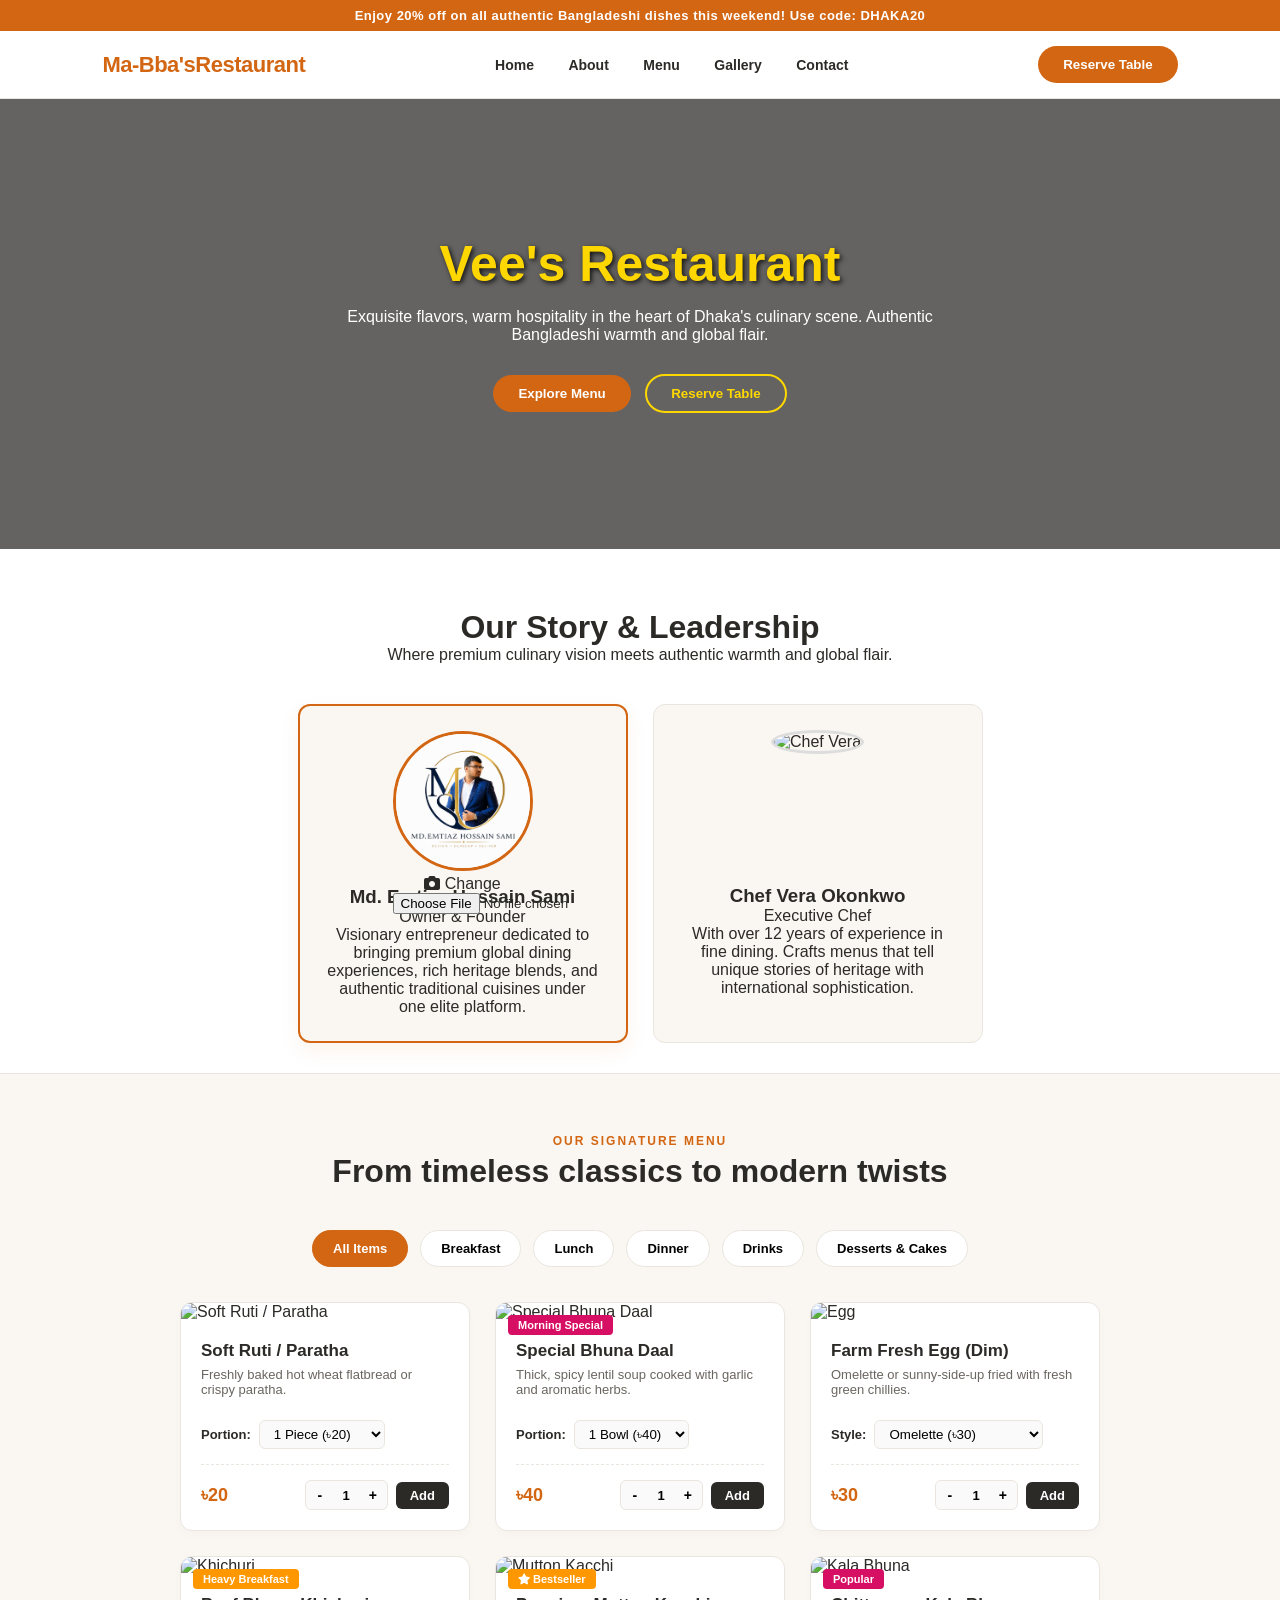
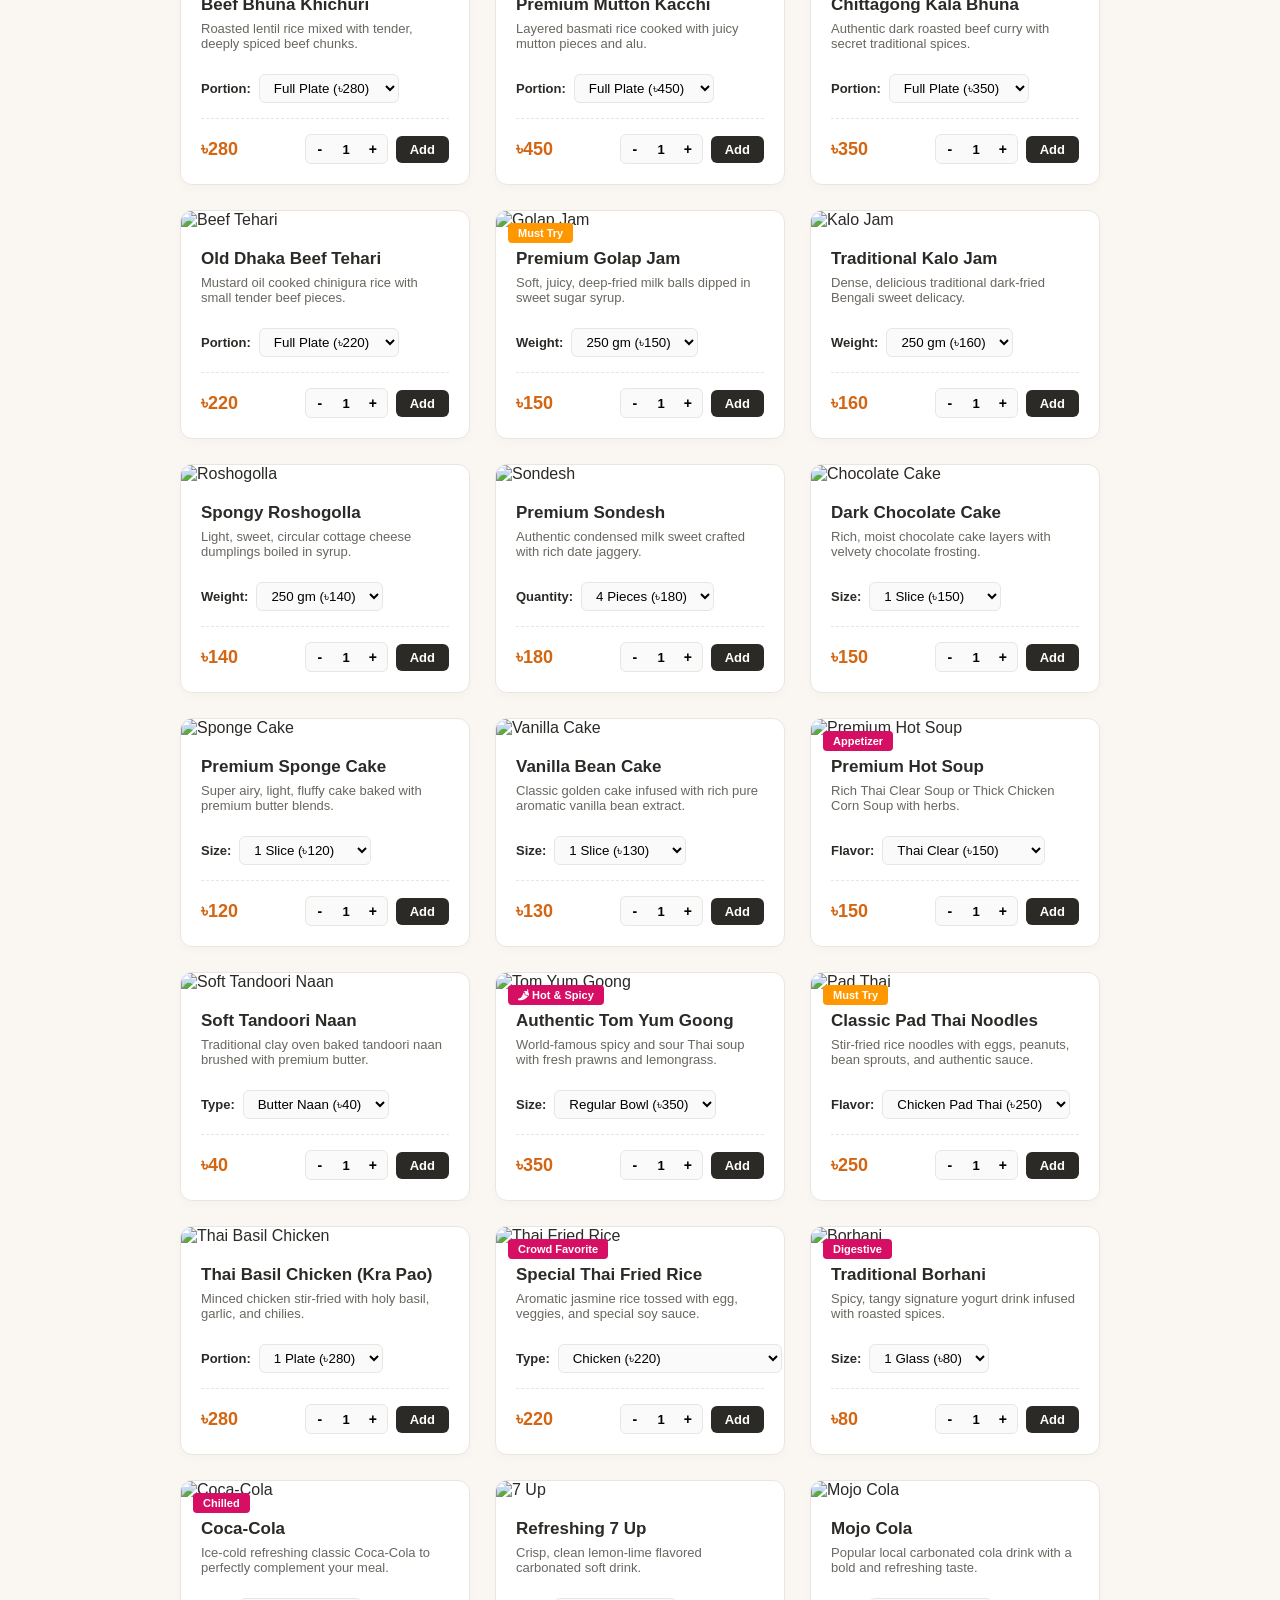
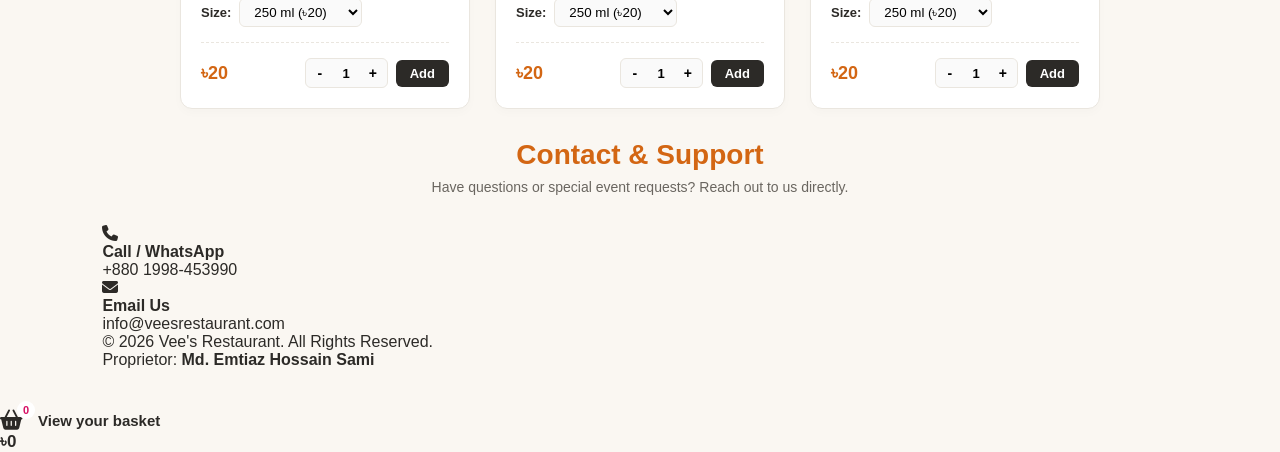
==== index.html @ c0bd3358 "Rename index.htm to index.html" ====
<!DOCTYPE html>
<html lang="en">
<head>
    <meta charset="UTF-8">
    <meta name="viewport" content="width=device-width, initial-scale=1.0">
    <title>Ma-Baba's Restaurant | Premium Dining</title>
    <!-- Font Awesome for Icons -->
    <link rel="stylesheet" href="https://cdnjs.cloudflare.com/ajax/libs/font-awesome/6.4.0/css/all.min.css">
    <link rel="stylesheet" href="style.css">
</head>
<body>
    <!-- Promo Bar -->
    <div class="promo-discount-bar">
        Enjoy 20% off on all authentic Bangladeshi dishes this weekend! Use code: DHAKA20
    </div>
    
    <!-- Header -->
    <header>
        <div class="logo">Ma-Bba'sRestaurant</div>
        <nav>
            <a href="#home">Home</a>
            <a href="#about">About</a>
            <a href="#menu">Menu</a>
            <a href="#gallery">Gallery</a>
            <a href="#contact">Contact</a>
        </nav>
        <button class="btn-reserve" onclick="openBooking()">Reserve Table</button>
    </header>

    <!-- Hero Section -->
    <section id="home" class="hero-viewport" style="padding: 0;">
        <div class="hero-overlay-content">
            <h1>Vee's Restaurant</h1>
            <p>Exquisite flavors, warm hospitality in the heart of Dhaka's culinary scene. Authentic Bangladeshi warmth and global flair.</p>
            <div class="hero-action-btns">
                <button class="btn-primary" onclick="window.location.href='#menu'">Explore Menu</button>
                <button class="btn-secondary" onclick="openBooking()">Reserve Table</button>
            </div>
        </div>
    </section>

    <!-- About Section -->
    <section id="about" class="about-story-section">
        <div class="section-title-block">
            <h2>Our Story & Leadership</h2>
            <p>Where premium culinary vision meets authentic warmth and global flair.</p>
        </div>
        <div class="chefs-flex-row">
            <!-- Owner Info Card -->
            <div class="chef-profile-card owner-highlight">
                <div class="profile-image-wrapper">
                    <img id="owner-profile-img" src="Md. EmTIAZ hOSSAIN sAMI LOGO.png" alt="Md. Emtiaz Hossain Sami">
                    <label for="owner-upload-input" class="image-upload-overlay" title="Upload Your Custom Photo">
                        <i class="fa-solid fa-camera"></i>
                        <span>Change</span>
                    </label>
                    <input type="file" id="owner-upload-input" accept="image/*" onchange="previewOwnerImage(this)">
                </div>
                <h3>Md. Emtiaz Hossain Sami</h3>
                <p class="chef-role-tag">Owner & Founder</p>
                <p class="chef-biography">Visionary entrepreneur dedicated to bringing premium global dining experiences, rich heritage blends, and authentic traditional cuisines under one elite platform.</p>
            </div>
            <!-- Executive Chef Card -->
            <div class="chef-profile-card">
                <div class="profile-image-wrapper normal-chef-border">
                    <img src="https://images.unsplash.com/photo-1577219491135-ce391730fb2c?auto=format&fit=crop&q=80&w=300" alt="Chef Vera">
                </div>
                <h3>Chef Vera Okonkwo</h3>
                <p class="chef-role-tag">Executive Chef</p>
                <p class="chef-biography">With over 12 years of experience in fine dining. Crafts menus that tell unique stories of heritage with international sophistication.</p>
            </div>
        </div>
    </section>

    <!-- Menu Section -->
    <section id="menu">
        <div class="section-title-block">
            <h4 class="sub-heading-accent">Our Signature Menu</h4>
            <h2>From timeless classics to modern twists</h2>
        </div>
        <!-- Category Filters -->
        <div class="menu-filter-bar">
            <button class="filter-tab-btn active" onclick="filterMenu('all')">All Items</button>
            <button class="filter-tab-btn" onclick="filterMenu('breakfast')">Breakfast</button>
            <button class="filter-tab-btn" onclick="filterMenu('lunch')">Lunch</button>
            <button class="filter-tab-btn" onclick="filterMenu('dinner')">Dinner</button>
            <button class="filter-tab-btn" onclick="filterMenu('drinks')">Drinks</button>
            <button class="filter-tab-btn" onclick="filterMenu('desserts')">Desserts & Cakes</button>
        </div>
        
        <div class="menu-products-container">
            <!-- ================= BREAKFAST / ORIGINAL ITEMS ================= -->
            
            <div class="product-item-card breakfast">
                <img src="images (12).jpg" alt="Soft Ruti / Paratha">
                <div class="product-card-body">
                    <h3>Soft Ruti / Paratha</h3>
                    <p>Freshly baked hot wheat flatbread or crispy paratha.</p>
                    <div class="product-dropdown-control">
                        <label>Portion:</label>
                        <select class="variant-select" onchange="updateDynamicPricing(this)">
                            <option value="20">1 Piece (৳20)</option>
                            <option value="40">2 Pieces (৳40)</option>
                        </select>
                    </div>
                    <div class="product-price-action">
                        <span class="product-base-price dynamic-render-price" data-base-price="20">৳20</span>
                        <div class="cart-action-group">
                            <div class="qty-selector">
                                <button class="qty-btn" onclick="updateQty(this, -1)">-</button>
                                <input type="text" class="qty-input" value="1" readonly>
                                <button class="qty-btn" onclick="updateQty(this, 1)">+</button>
                            </div>
                            <button class="btn-cart" onclick="addToCart(this, 'Soft Ruti / Paratha')">Add</button>
                        </div>
                    </div>
                </div>
            </div>

            <div class="product-item-card breakfast">
                <span class="badge-popular">Morning Special</span>
                <img src="images (13).jpg" alt="Special Bhuna Daal">
                <div class="product-card-body">
                    <h3>Special Bhuna Daal</h3>
                    <p>Thick, spicy lentil soup cooked with garlic and aromatic herbs.</p>
                    <div class="product-dropdown-control">
                        <label>Portion:</label>
                        <select class="variant-select" onchange="updateDynamicPricing(this)">
                            <option value="40">1 Bowl (৳40)</option>
                        </select>
                    </div>
                    <div class="product-price-action">
                        <span class="product-base-price dynamic-render-price" data-base-price="40">৳40</span>
                        <div class="cart-action-group">
                            <div class="qty-selector">
                                <button class="qty-btn" onclick="updateQty(this, -1)">-</button>
                                <input type="text" class="qty-input" value="1" readonly>
                                <button class="qty-btn" onclick="updateQty(this, 1)">+</button>
                            </div>
                            <button class="btn-cart" onclick="addToCart(this, 'Special Bhuna Daal')">Add</button>
                        </div>
                    </div>
                </div>
            </div>

            <div class="product-item-card breakfast">
                <img src="https://images.unsplash.com/photo-1525351484163-7529414344d8?auto=format&fit=crop&q=80&w=400" alt="Egg">
                <div class="product-card-body">
                    <h3>Farm Fresh Egg (Dim)</h3>
                    <p>Omelette or sunny-side-up fried with fresh green chillies.</p>
                    <div class="product-dropdown-control">
                        <label>Style:</label>
                        <select class="variant-select" onchange="updateDynamicPricing(this)">
                            <option value="30">Omelette (৳30)</option>
                            <option value="30">Fried / Poached (৳30)</option>
                        </select>
                    </div>
                    <div class="product-price-action">
                        <span class="product-base-price dynamic-render-price" data-base-price="30">৳30</span>
                        <div class="cart-action-group">
                            <div class="qty-selector">
                                <button class="qty-btn" onclick="updateQty(this, -1)">-</button>
                                <input type="text" class="qty-input" value="1" readonly>
                                <button class="qty-btn" onclick="updateQty(this, 1)">+</button>
                            </div>
                            <button class="btn-cart" onclick="addToCart(this, 'Farm Fresh Egg')">Add</button>
                        </div>
                    </div>
                </div>
            </div>

            <div class="product-item-card breakfast lunch">
                <span class="badge-popular badge-bestseller">Heavy Breakfast</span>
                <img src="e338491b-063e-4228-ac0e-3ca9c73536a8.png" alt="Khichuri">
                <div class="product-card-body">
                    <h3>Beef Bhuna Khichuri</h3>
                    <p>Roasted lentil rice mixed with tender, deeply spiced beef chunks.</p>
                    <div class="product-dropdown-control">
                        <label>Portion:</label>
                        <select class="variant-select" onchange="updateDynamicPricing(this)">
                            <option value="280">Full Plate (৳280)</option>
                            <option value="160">Half Plate (৳160)</option>
                        </select>
                    </div>
                    <div class="product-price-action">
                        <span class="product-base-price dynamic-render-price" data-base-price="280">৳280</span>
                        <div class="cart-action-group">
                            <div class="qty-selector">
                                <button class="qty-btn" onclick="updateQty(this, -1)">-</button>
                                <input type="text" class="qty-input" value="1" readonly>
                                <button class="qty-btn" onclick="updateQty(this, 1)">+</button>
                            </div>
                            <button class="btn-cart" onclick="addToCart(this, 'Beef Bhuna Khichuri')">Add</button>
                        </div>
                    </div>
                </div>
            </div>

            <div class="product-item-card lunch">
                <span class="badge-popular badge-bestseller"><i class="fa-solid fa-star"></i> Bestseller</span>
                <img src="images (14).jpg" alt="Mutton Kacchi">
                <div class="product-card-body">
                    <h3>Premium Mutton Kacchi</h3>
                    <p>Layered basmati rice cooked with juicy mutton pieces and alu.</p>
                    <div class="product-dropdown-control">
                        <label>Portion:</label>
                        <select class="variant-select" onchange="updateDynamicPricing(this)">
                            <option value="450">Full Plate (৳450)</option>
                            <option value="250">Half Plate (৳250)</option>
                        </select>
                    </div>
                    <div class="product-price-action">
                        <span class="product-base-price dynamic-render-price" data-base-price="450">৳450</span>
                        <div class="cart-action-group">
                            <div class="qty-selector">
                                <button class="qty-btn" onclick="updateQty(this, -1)">-</button>
                                <input type="text" class="qty-input" value="1" readonly>
                                <button class="qty-btn" onclick="updateQty(this, 1)">+</button>
                            </div>
                            <button class="btn-cart" onclick="addToCart(this, 'Premium Mutton Kacchi')">Add</button>
                        </div>
                    </div>
                </div>
            </div>

            <div class="product-item-card lunch dinner">
                <span class="badge-popular">Popular</span>
                <img src="4a1cb3da-4300-4954-b526-8ac5f40146f1.png" alt="Kala Bhuna">
                <div class="product-card-body">
                    <h3>Chittagong Kala Bhuna</h3>
                    <p>Authentic dark roasted beef curry with secret traditional spices.</p>
                    <div class="product-dropdown-control">
                        <label>Portion:</label>
                        <select class="variant-select" onchange="updateDynamicPricing(this)">
                            <option value="350">Full Plate (৳350)</option>
                            <option value="190">Half Plate (৳190)</option>
                        </select>
                    </div>
                    <div class="product-price-action">
                        <span class="product-base-price dynamic-render-price" data-base-price="350">৳350</span>
                        <div class="cart-action-group">
                            <div class="qty-selector">
                                <button class="qty-btn" onclick="updateQty(this, -1)">-</button>
                                <input type="text" class="qty-input" value="1" readonly>
                                <button class="qty-btn" onclick="updateQty(this, 1)">+</button>
                            </div>
                            <button class="btn-cart" onclick="addToCart(this, 'Chittagong Kala Bhuna')">Add</button>
                        </div>
                    </div>
                </div>
            </div>

            <div class="product-item-card lunch">
                <img src="https://images.unsplash.com/photo-1633945274405-b6c8069047b0?auto=format&fit=crop&q=80&w=400" alt="Beef Tehari">
                <div class="product-card-body">
                    <h3>Old Dhaka Beef Tehari</h3>
                    <p>Mustard oil cooked chinigura rice with small tender beef pieces.</p>
                    <div class="product-dropdown-control">
                        <label>Portion:</label>
                        <select class="variant-select" onchange="updateDynamicPricing(this)">
                            <option value="220">Full Plate (৳220)</option>
                            <option value="120">Half Plate (৳120)</option>
                        </select>
                    </div>
                    <div class="product-price-action">
                        <span class="product-base-price dynamic-render-price" data-base-price="220">৳220</span>
                        <div class="cart-action-group">
                            <div class="qty-selector">
                                <button class="qty-btn" onclick="updateQty(this, -1)">-</button>
                                <input type="text" class="qty-input" value="1" readonly>
                                <button class="qty-btn" onclick="updateQty(this, 1)">+</button>
                            </div>
                            <button class="btn-cart" onclick="addToCart(this, 'Old Dhaka Beef Tehari')">Add</button>
                        </div>
                    </div>
                </div>
            </div>

            <!-- ================= DESSERTS ================= -->

            <div class="product-item-card desserts">
                <span class="badge-popular badge-bestseller">Must Try</span>
                <img src="0ddd6c12-16ec-45c4-b487-b80951e661d3.png" alt="Golap Jam">
                <div class="product-card-body">
                    <h3>Premium Golap Jam</h3>
                    <p>Soft, juicy, deep-fried milk balls dipped in sweet sugar syrup.</p>
                    <div class="product-dropdown-control">
                        <label>Weight:</label>
                        <select class="variant-select" onchange="updateDynamicPricing(this)">
                            <option value="150">250 gm (৳150)</option>
                            <option value="300">500 gm (৳300)</option>
                        </select>
                    </div>
                    <div class="product-price-action">
                        <span class="product-base-price dynamic-render-price" data-base-price="150">৳150</span>
                        <div class="cart-action-group">
                            <div class="qty-selector">
                                <button class="qty-btn" onclick="updateQty(this, -1)">-</button>
                                <input type="text" class="qty-input" value="1" readonly>
                                <button class="qty-btn" onclick="updateQty(this, 1)">+</button>
                            </div>
                            <button class="btn-cart" onclick="addToCart(this, 'Premium Golap Jam')">Add</button>
                        </div>
                    </div>
                </div>
            </div>

            <div class="product-item-card desserts">
                <img src="5c9a67e3-cf74-4c1d-8284-d8286d70bffe.png" alt="Kalo Jam">
                <div class="product-card-body">
                    <h3>Traditional Kalo Jam</h3>
                    <p>Dense, delicious traditional dark-fried Bengali sweet delicacy.</p>
                    <div class="product-dropdown-control">
                        <label>Weight:</label>
                        <select class="variant-select" onchange="updateDynamicPricing(this)">
                            <option value="160">250 gm (৳160)</option>
                            <option value="320">500 gm (৳320)</option>
                        </select>
                    </div>
                    <div class="product-price-action">
                        <span class="product-base-price dynamic-render-price" data-base-price="160">৳160</span>
                        <div class="cart-action-group">
                            <div class="qty-selector">
                                <button class="qty-btn" onclick="updateQty(this, -1)">-</button>
                                <input type="text" class="qty-input" value="1" readonly>
                                <button class="qty-btn" onclick="updateQty(this, 1)">+</button>
                            </div>
                            <button class="btn-cart" onclick="addToCart(this, 'Traditional Kalo Jam')">Add</button>
                        </div>
                    </div>
                </div>
            </div>

            <div class="product-item-card desserts">
                <img src="32592ad6-fe80-41e8-a7a3-872e94c0bc1c.png" alt="Roshogolla">
                <div class="product-card-body">
                    <h3>Spongy Roshogolla</h3>
                    <p>Light, sweet, circular cottage cheese dumplings boiled in syrup.</p>
                    <div class="product-dropdown-control">
                        <label>Weight:</label>
                        <select class="variant-select" onchange="updateDynamicPricing(this)">
                            <option value="140">250 gm (৳140)</option>
                            <option value="280">500 gm (৳280)</option>
                        </select>
                    </div>
                    <div class="product-price-action">
                        <span class="product-base-price dynamic-render-price" data-base-price="140">৳140</span>
                        <div class="cart-action-group">
                            <div class="qty-selector">
                                <button class="qty-btn" onclick="updateQty(this, -1)">-</button>
                                <input type="text" class="qty-input" value="1" readonly>
                                <button class="qty-btn" onclick="updateQty(this, 1)">+</button>
                            </div>
                            <button class="btn-cart" onclick="addToCart(this, 'Spongy Roshogolla')">Add</button>
                        </div>
                    </div>
                </div>
            </div>

            <div class="product-item-card desserts">
                <img src="74221d1f-efce-452f-8731-e368a05f2e5b.png" alt="Sondesh">
                <div class="product-card-body">
                    <h3>Premium Sondesh</h3>
                    <p>Authentic condensed milk sweet crafted with rich date jaggery.</p>
                    <div class="product-dropdown-control">
                        <label>Quantity:</label>
                        <select class="variant-select" onchange="updateDynamicPricing(this)">
                            <option value="180">4 Pieces (৳180)</option>
                            <option value="360">8 Pieces (৳360)</option>
                        </select>
                    </div>
                    <div class="product-price-action">
                        <span class="product-base-price dynamic-render-price" data-base-price="180">৳180</span>
                        <div class="cart-action-group">
                            <div class="qty-selector">
                                <button class="qty-btn" onclick="updateQty(this, -1)">-</button>
                                <input type="text" class="qty-input" value="1" readonly>
                                <button class="qty-btn" onclick="updateQty(this, 1)">+</button>
                            </div>
                            <button class="btn-cart" onclick="addToCart(this, 'Premium Sondesh')">Add</button>
                        </div>
                    </div>
                </div>
            </div>

            <div class="product-item-card desserts">
                <img src="https://images.unsplash.com/photo-1578985545062-69928b1d9587?auto=format&fit=crop&q=80&w=400" alt="Chocolate Cake">
                <div class="product-card-body">
                    <h3>Dark Chocolate Cake</h3>
                    <p>Rich, moist chocolate cake layers with velvety chocolate frosting.</p>
                    <div class="product-dropdown-control">
                        <label>Size:</label>
                        <select class="variant-select" onchange="updateDynamicPricing(this)">
                            <option value="150">1 Slice (৳150)</option>
                            <option value="800">1 Pound (৳800)</option>
                        </select>
                    </div>
                    <div class="product-price-action">
                        <span class="product-base-price dynamic-render-price" data-base-price="150">৳150</span>
                        <div class="cart-action-group">
                            <div class="qty-selector">
                                <button class="qty-btn" onclick="updateQty(this, -1)">-</button>
                                <input type="text" class="qty-input" value="1" readonly>
                                <button class="qty-btn" onclick="updateQty(this, 1)">+</button>
                            </div>
                            <button class="btn-cart" onclick="addToCart(this, 'Dark Chocolate Cake')">Add</button>
                        </div>
                    </div>
                </div>
            </div>

            <div class="product-item-card desserts">
                <img src="0f144ebe-252c-474d-b4fd-5b2fb102b76b.png" alt="Sponge Cake">
                <div class="product-card-body">
                    <h3>Premium Sponge Cake</h3>
                    <p>Super airy, light, fluffy cake baked with premium butter blends.</p>
                    <div class="product-dropdown-control">
                        <label>Size:</label>
                        <select class="variant-select" onchange="updateDynamicPricing(this)">
                            <option value="120">1 Slice (৳120)</option>
                            <option value="650">1 Pound (৳650)</option>
                        </select>
                    </div>
                    <div class="product-price-action">
                        <span class="product-base-price dynamic-render-price" data-base-price="120">৳120</span>
                        <div class="cart-action-group">
                            <div class="qty-selector">
                                <button class="qty-btn" onclick="updateQty(this, -1)">-</button>
                                <input type="text" class="qty-input" value="1" readonly>
                                <button class="qty-btn" onclick="updateQty(this, 1)">+</button>
                            </div>
                            <button class="btn-cart" onclick="addToCart(this, 'Premium Sponge Cake')">Add</button>
                        </div>
                    </div>
                </div>
            </div>

            <div class="product-item-card desserts">
                <img src="efbacffe-7036-4fd0-beb4-43eafe0c7e00.png" alt="Vanilla Cake">
                <div class="product-card-body">
                    <h3>Vanilla Bean Cake</h3>
                    <p>Classic golden cake infused with rich pure aromatic vanilla bean extract.</p>
                    <div class="product-dropdown-control">
                        <label>Size:</label>
                        <select class="variant-select" onchange="updateDynamicPricing(this)">
                            <option value="130">1 Slice (৳130)</option>
                            <option value="700">1 Pound (৳700)</option>
                        </select>
                    </div>
                    <div class="product-price-action">
                        <span class="product-base-price dynamic-render-price" data-base-price="130">৳130</span>
                        <div class="cart-action-group">
                            <div class="qty-selector">
                                <button class="qty-btn" onclick="updateQty(this, -1)">-</button>
                                <input type="text" class="qty-input" value="1" readonly>
                                <button class="qty-btn" onclick="updateQty(this, 1)">+</button>
                            </div>
                            <button class="btn-cart" onclick="addToCart(this, 'Vanilla Bean Cake')">Add</button>
                        </div>
                    </div>
                </div>
            </div>

            <!-- ================= THAI, SOUP & NAAN ================= -->

            <div class="product-item-card lunch dinner">
                <span class="badge-popular">Appetizer</span>
                <img src="https://images.unsplash.com/photo-1547592180-85f173990554?auto=format&fit=crop&q=80&w=400" alt="Premium Hot Soup">
                <div class="product-card-body">
                    <h3>Premium Hot Soup</h3>
                    <p>Rich Thai Clear Soup or Thick Chicken Corn Soup with herbs.</p>
                    <div class="product-dropdown-control">
                        <label>Flavor:</label>
                        <select class="variant-select" onchange="updateDynamicPricing(this)">
                            <option value="150">Thai Clear (৳150)</option>
                            <option value="130">Chicken Corn (৳130)</option>
                        </select>
                    </div>
                    <div class="product-price-action">
                        <span class="product-base-price dynamic-render-price" data-base-price="150">৳150</span>
                        <div class="cart-action-group">
                            <div class="qty-selector">
                                <button class="qty-btn" onclick="updateQty(this, -1)">-</button>
                                <input type="text" class="qty-input" value="1" readonly>
                                <button class="qty-btn" onclick="updateQty(this, 1)">+</button>
                            </div>
                            <button class="btn-cart" onclick="addToCart(this, 'Premium Hot Soup')">Add</button>
                        </div>
                    </div>
                </div>
            </div>

            <div class="product-item-card lunch dinner">
                <img src="https://images.unsplash.com/photo-1505253758473-96b7015fcd40?auto=format&fit=crop&q=80&w=400" alt="Soft Tandoori Naan">
                <div class="product-card-body">
                    <h3>Soft Tandoori Naan</h3>
                    <p>Traditional clay oven baked tandoori naan brushed with premium butter.</p>
                    <div class="product-dropdown-control">
                        <label>Type:</label>
                        <select class="variant-select" onchange="updateDynamicPricing(this)">
                            <option value="40">Butter Naan (৳40)</option>
                            <option value="60">Garlic Naan (৳60)</option>
                        </select>
                    </div>
                    <div class="product-price-action">
                        <span class="product-base-price dynamic-render-price" data-base-price="40">৳40</span>
                        <div class="cart-action-group">
                            <div class="qty-selector">
                                <button class="qty-btn" onclick="updateQty(this, -1)">-</button>
                                <input type="text" class="qty-input" value="1" readonly>
                                <button class="qty-btn" onclick="updateQty(this, 1)">+</button>
                            </div>
                            <button class="btn-cart" onclick="addToCart(this, 'Soft Tandoori Naan')">Add</button>
                        </div>
                    </div>
                </div>
            </div>

            <div class="product-item-card lunch dinner">
                <span class="badge-popular"><i class="fa-solid fa-pepper-hot"></i> Hot & Spicy</span>
                <img src="https://images.unsplash.com/photo-1548943487-a2e4b43b4854?auto=format&fit=crop&q=80&w=400" alt="Tom Yum Goong">
                <div class="product-card-body">
                    <h3>Authentic Tom Yum Goong</h3>
                    <p>World-famous spicy and sour Thai soup with fresh prawns and lemongrass.</p>
                    <div class="product-dropdown-control">
                        <label>Size:</label>
                        <select class="variant-select" onchange="updateDynamicPricing(this)">
                            <option value="350">Regular Bowl (৳350)</option>
                            <option value="600">Family Bowl (৳600)</option>
                        </select>
                    </div>
                    <div class="product-price-action">
                        <span class="product-base-price dynamic-render-price" data-base-price="350">৳350</span>
                        <div class="cart-action-group">
                            <div class="qty-selector">
                                <button class="qty-btn" onclick="updateQty(this, -1)">-</button>
                                <input type="text" class="qty-input" value="1" readonly>
                                <button class="qty-btn" onclick="updateQty(this, 1)">+</button>
                            </div>
                            <button class="btn-cart" onclick="addToCart(this, 'Authentic Tom Yum Goong')">Add</button>
                        </div>
                    </div>
                </div>
            </div>

            <div class="product-item-card lunch dinner">
                <span class="badge-popular badge-bestseller">Must Try</span>
                <img src="https://images.unsplash.com/photo-1559314809-0d155014e29e?auto=format&fit=crop&q=80&w=400" alt="Pad Thai">
                <div class="product-card-body">
                    <h3>Classic Pad Thai Noodles</h3>
                    <p>Stir-fried rice noodles with eggs, peanuts, bean sprouts, and authentic sauce.</p>
                    <div class="product-dropdown-control">
                        <label>Flavor:</label>
                        <select class="variant-select" onchange="updateDynamicPricing(this)">
                            <option value="250">Chicken Pad Thai (৳250)</option>
                            <option value="300">Prawn Pad Thai (৳300)</option>
                        </select>
                    </div>
                    <div class="product-price-action">
                        <span class="product-base-price dynamic-render-price" data-base-price="250">৳250</span>
                        <div class="cart-action-group">
                            <div class="qty-selector">
                                <button class="qty-btn" onclick="updateQty(this, -1)">-</button>
                                <input type="text" class="qty-input" value="1" readonly>
                                <button class="qty-btn" onclick="updateQty(this, 1)">+</button>
                            </div>
                            <button class="btn-cart" onclick="addToCart(this, 'Classic Pad Thai Noodles')">Add</button>
                        </div>
                    </div>
                </div>
            </div>

            <div class="product-item-card lunch dinner">
                <img src="https://images.unsplash.com/photo-1626804475297-41609ea004eb?auto=format&fit=crop&q=80&w=400" alt="Thai Basil Chicken">
                <div class="product-card-body">
                    <h3>Thai Basil Chicken (Kra Pao)</h3>
                    <p>Minced chicken stir-fried with holy basil, garlic, and chilies.</p>
                    <div class="product-dropdown-control">
                        <label>Portion:</label>
                        <select class="variant-select" onchange="updateDynamicPricing(this)">
                            <option value="280">1 Plate (৳280)</option>
                        </select>
                    </div>
                    <div class="product-price-action">
                        <span class="product-base-price dynamic-render-price" data-base-price="280">৳280</span>
                        <div class="cart-action-group">
                            <div class="qty-selector">
                                <button class="qty-btn" onclick="updateQty(this, -1)">-</button>
                                <input type="text" class="qty-input" value="1" readonly>
                                <button class="qty-btn" onclick="updateQty(this, 1)">+</button>
                            </div>
                            <button class="btn-cart" onclick="addToCart(this, 'Thai Basil Chicken')">Add</button>
                        </div>
                    </div>
                </div>
            </div>

            <div class="product-item-card lunch dinner">
                <span class="badge-popular">Crowd Favorite</span>
                <img src="https://images.unsplash.com/photo-1603133872878-684f208fb84b?auto=format&fit=crop&q=80&w=400" alt="Thai Fried Rice">
                <div class="product-card-body">
                    <h3>Special Thai Fried Rice</h3>
                    <p>Aromatic jasmine rice tossed with egg, veggies, and special soy sauce.</p>
                    <div class="product-dropdown-control">
                        <label>Type:</label>
                        <select class="variant-select" onchange="updateDynamicPricing(this)">
                            <option value="220">Chicken (৳220)</option>
                            <option value="260">Mixed (Chicken+Prawn) (৳260)</option>
                        </select>
                    </div>
                    <div class="product-price-action">
                        <span class="product-base-price dynamic-render-price" data-base-price="220">৳220</span>
                        <div class="cart-action-group">
                            <div class="qty-selector">
                                <button class="qty-btn" onclick="updateQty(this, -1)">-</button>
                                <input type="text" class="qty-input" value="1" readonly>
                                <button class="qty-btn" onclick="updateQty(this, 1)">+</button>
                            </div>
                            <button class="btn-cart" onclick="addToCart(this, 'Special Thai Fried Rice')">Add</button>
                        </div>
                    </div>
                </div>
            </div>

            <!-- ================= DRINKS ================= -->

            <div class="product-item-card drinks lunch dinner">
                <span class="badge-popular">Digestive</span>
                <img src="images (11).jpg" alt="Borhani">
                <div class="product-card-body">
                    <h3>Traditional Borhani</h3>
                    <p>Spicy, tangy signature yogurt drink infused with roasted spices.</p>
                    <div class="product-dropdown-control">
                        <label>Size:</label>
                        <select class="variant-select" onchange="updateDynamicPricing(this)">
                            <option value="80">1 Glass (৳80)</option>
                            <option value="300">1 Liter (৳300)</option>
                        </select>
                    </div>
                    <div class="product-price-action">
                        <span class="product-base-price dynamic-render-price" data-base-price="80">৳80</span>
                        <div class="cart-action-group">
                            <div class="qty-selector">
                                <button class="qty-btn" onclick="updateQty(this, -1)">-</button>
                                <input type="text" class="qty-input" value="1" readonly>
                                <button class="qty-btn" onclick="updateQty(this, 1)">+</button>
                            </div>
                            <button class="btn-cart" onclick="addToCart(this, 'Traditional Borhani')">Add</button>
                        </div>
                    </div>
                </div>
            </div>

            <div class="product-item-card drinks lunch dinner">
                <span class="badge-popular">Chilled</span>
                <img src="https://images.unsplash.com/photo-1622483767028-3f66f32aef97?auto=format&fit=crop&q=80&w=400" alt="Coca-Cola">
                <div class="product-card-body">
                    <h3>Coca-Cola</h3>
                    <p>Ice-cold refreshing classic Coca-Cola to perfectly complement your meal.</p>
                    <div class="product-dropdown-control">
                        <label>Size:</label>
                        <select class="variant-select" onchange="updateDynamicPricing(this)">
                            <option value="20">250 ml (৳20)</option>
                            <option value="50">500 ml (৳50)</option>
                            <option value="75">1 Liter (৳75)</option>
                            <option value="95">1.5 Liter (৳95)</option>
                            <option value="110">2 Liter (৳110)</option>
                        </select>
                    </div>
                    <div class="product-price-action">
                        <span class="product-base-price dynamic-render-price" data-base-price="20">৳20</span>
                        <div class="cart-action-group">
                            <div class="qty-selector">
                                <button class="qty-btn" onclick="updateQty(this, -1)">-</button>
                                <input type="text" class="qty-input" value="1" readonly>
                                <button class="qty-btn" onclick="updateQty(this, 1)">+</button>
                            </div>
                            <button class="btn-cart" onclick="addToCart(this, 'Coca-Cola')">Add</button>
                        </div>
                    </div>
                </div>
            </div>

            <div class="product-item-card drinks lunch dinner">
                <img src="https://images.unsplash.com/photo-1625772299848-391b6a87d7b3?auto=format&fit=crop&q=80&w=400" alt="7 Up">
                <div class="product-card-body">
                    <h3>Refreshing 7 Up</h3>
                    <p>Crisp, clean lemon-lime flavored carbonated soft drink.</p>
                    <div class="product-dropdown-control">
                        <label>Size:</label>
                        <select class="variant-select" onchange="updateDynamicPricing(this)">
                            <option value="20">250 ml (৳20)</option>
                            <option value="50">500 ml (৳50)</option>
                            <option value="75">1 Liter (৳75)</option>
                            <option value="95">1.5 Liter (৳95)</option>
                            <option value="110">2 Liter (৳110)</option>
                        </select>
                    </div>
                    <div class="product-price-action">
                        <span class="product-base-price dynamic-render-price" data-base-price="20">৳20</span>
                        <div class="cart-action-group">
                            <div class="qty-selector">
                                <button class="qty-btn" onclick="updateQty(this, -1)">-</button>
                                <input type="text" class="qty-input" value="1" readonly>
                                <button class="qty-btn" onclick="updateQty(this, 1)">+</button>
                            </div>
                            <button class="btn-cart" onclick="addToCart(this, 'Refreshing 7 Up')">Add</button>
                        </div>
                    </div>
                </div>
            </div>

            <div class="product-item-card drinks lunch dinner">
                <img src="https://images.unsplash.com/photo-1581006852262-e4307cf6283a?auto=format&fit=crop&q=80&w=400" alt="Mojo Cola">
                <div class="product-card-body">
                    <h3>Mojo Cola</h3>
                    <p>Popular local carbonated cola drink with a bold and refreshing taste.</p>
                    <div class="product-dropdown-control">
                        <label>Size:</label>
                        <select class="variant-select" onchange="updateDynamicPricing(this)">
                            <option value="20">250 ml (৳20)</option>
                            <option value="50">500 ml (৳50)</option>
                            <option value="75">1 Liter (৳75)</option>
                            <option value="95">1.5 Liter (৳95)</option>
                            <option value="110">2 Liter (৳110)</option>
                        </select>
                    </div>
                    <div class="product-price-action">
                        <span class="product-base-price dynamic-render-price" data-base-price="20">৳20</span>
                        <div class="cart-action-group">
                            <div class="qty-selector">
                                <button class="qty-btn" onclick="updateQty(this, -1)">-</button>
                                <input type="text" class="qty-input" value="1" readonly>
                                <button class="qty-btn" onclick="updateQty(this, 1)">+</button>
                            </div>
                            <button class="btn-cart" onclick="addToCart(this, 'Mojo Cola')">Add</button>
                        </div>
                    </div>
                </div>
            </div>

        </div>
    </section>

    <!-- Contact & Footer Section -->
    <section id="contact" style="padding: 0 8% 40px;">
        <div class="section-title-block" style="margin-bottom: 30px;">
            <h2 style="color: var(--brand-orange-accent); font-size: 28px;">Contact & Support</h2>
            <p style="color: var(--slate-muted); font-size: 14px; margin-top: 8px;">Have questions or special event requests? Reach out to us directly.</p>
        </div>
        <div class="contact-cards-container">
            <div class="contact-card">
                <i class="fa-solid fa-phone"></i>
                <h4>Call / WhatsApp</h4>
                <p class="contact-highlight">+880 1998-453990</p>
            </div>
            <div class="contact-card">
                <i class="fa-solid fa-envelope"></i>
                <h4>Email Us</h4>
                <p>info@veesrestaurant.com</p>
            </div>
        </div>
        <div class="footer-bottom-bar">
            <p>&copy; 2026 Vee's Restaurant. All Rights Reserved.</p>
            <p>Proprietor: <strong>Md. Emtiaz Hossain Sami</strong></p>
        </div>
    </section>

    <!-- Foodpanda Style Floating Cart Basket Bar -->
    <div id="floating-cart" class="floating-cart hidden" onclick="toggleCheckoutModal(true)">
        <div class="cart-left">
            <div class="cart-icon-wrapper">
                <i class="fa-solid fa-basket-shopping"></i>
                <span id="cart-item-count">0</span>
            </div>
            <span class="cart-view-text">View your basket</span>
        </div>
        <div class="cart-right">
            <span id="cart-total-price">৳0</span>
        </div>
    </div>

    <!-- Active Checkout Flow Modal Drawer -->
    <div id="checkoutModal" class="system-modal-backdrop">
        <div class="modal-card-container">
            <span class="modal-dismiss-trigger" onclick="toggleCheckoutModal(false)">&times;</span>
            <h2 style="color: var(--dark-charcoal); margin-bottom: 5px;">Your Basket</h2>
            <p style="font-size: 13px; color: var(--slate-muted); margin-bottom: 20px;">Review your premium selections below and confirm shipment setup.</p>
            
            <div class="checkout-summary-box">
                <div id="checkout-items-list">
                    <!-- JS Appends Rows Here dynamically -->
                </div>
                <div class="summary-total-row">
                    <span>Grand Total:</span>
                    <span id="summary-total-val" style="color: #d70f64; font-weight: 800;">৳0</span>
                </div>
            </div>
            
            <form id="orderCheckoutForm" onsubmit="handleOrderSubmission(event)">
                <div class="input-form-field">
                    <label>Full Name *</label>
                    <input type="text" id="custName" required placeholder="Md. Emtiaz Hossain">
                </div>
                <div class="input-form-field">
                    <label>Phone Number *</label>
                    <input type="tel" id="custPhone" required placeholder="017XXXXXXXX">
                </div>
                <div class="input-form-field">
                    <label>Delivery Address *</label>
                    <textarea id="custAddress" rows="2" required placeholder="House, Road, Area Details..."></textarea>
                </div>
                <div class="input-form-field">
                    <label>Payment Method</label>
                    <select id="custPayment">
                        <option value="cod">Cash On Delivery (COD)</option>
                        <option value="bkash">bKash / Nagad Wallet Online</option>
                    </select>
                </div>
                <button type="submit" class="btn-checkout-confirm">Confirm & Place Order</button>
            </form>
        </div>
    </div>

    <!-- Booking Modal Backdrop -->
    <div id="bookingModal" class="system-modal-backdrop">
        <div class="modal-card-container">
            <span class="modal-dismiss-trigger" onclick="closeBooking()">&times;</span>
            <div style="text-align: center;">
                <h2>Book a Table</h2>
                <p style="margin-bottom: 20px; color: #666;">Reserve your elite spot quickly!</p>
                <button class="btn-primary" onclick="closeBooking()">Confirm Booking</button>
            </div>
        </div>
    </div>

    <!-- Toast Notification Overlay -->
    <div id="toast-notification"></div>
    <script src="script.js"></script>
</body>
</html>
---- style.css ----
:root {
    --brand-orange-accent: #d36613;
    --brand-orange-hover: #b5530b;
    --brand-yellow: #FFD700;
    --canvas-cream-bg: #faf7f2;
    --surface-white: #ffffff;
    --dark-charcoal: #2c2a27;
    --slate-muted: #6a6660;
    --grid-border-color: #eae6df;
}

* {
    margin: 0;
    padding: 0;
    box-sizing: border-box;
    font-family: 'Segoe UI', Tahoma, Geneva, Verdana, sans-serif;
}

body {
    background-color: var(--canvas-cream-bg);
    color: var(--dark-charcoal);
    scroll-behavior: smooth;
}

/* Promo Banner */
.promo-discount-bar {
    background-color: var(--brand-orange-accent);
    color: white;
    text-align: center;
    padding: 8px 10px;
    font-size: 13px;
    font-weight: 600;
    letter-spacing: 0.5px;
}

/* Sticky Header Layout */
header {
    background: var(--surface-white);
    display: flex;
    justify-content: space-between;
    align-items: center;
    padding: 15px 8%;
    border-bottom: 1px solid var(--grid-border-color);
    position: sticky;
    top: 0;
    z-index: 1000;
}

header .logo {
    font-size: 22px;
    font-weight: 800;
    color: var(--brand-orange-accent);
    letter-spacing: -0.5px;
}

header nav a {
    text-decoration: none;
    color: var(--dark-charcoal);
    margin: 0 15px;
    font-weight: 600;
    font-size: 14px;
    transition: color 0.3s;
}

header nav a:hover {
    color: var(--brand-orange-accent);
}

.btn-reserve, .btn-primary {
    background-color: var(--brand-orange-accent);
    color: white;
    border: none;
    padding: 11px 25px;
    border-radius: 25px;
    cursor: pointer;
    font-weight: 600;
    transition: background 0.3s;
}

.btn-reserve:hover, .btn-primary:hover {
    background-color: var(--brand-orange-hover);
}

/* Hero Viewport Section */
.hero-viewport {
    background: linear-gradient(rgba(0,0,0,0.6), rgba(0,0,0,0.6)), url('https://images.unsplash.com/photo-1517248135467-4c7edcad34c4?auto=format&fit=crop&q=80&w=1200') no-repeat center center/cover;
    height: 50vh;
    display: flex;
    align-items: center;
    justify-content: center;
    text-align: center;
}

.hero-overlay-content h1 {
    font-size: 50px;
    margin-bottom: 15px;
    color: var(--brand-yellow);
    text-shadow: 2px 2px 5px rgba(0,0,0,0.8);
}

.hero-overlay-content p {
    max-width: 650px;
    margin: 0 auto 30px;
    font-size: 16px;
    color: #FFF;
}

.btn-secondary {
    background: transparent;
    color: var(--brand-yellow);
    border: 2px solid var(--brand-yellow);
    padding: 10px 24px;
    border-radius: 25px;
    cursor: pointer;
    font-weight: 600;
    margin-left: 10px;
    transition: 0.3s;
}

.btn-secondary:hover {
    background: var(--brand-yellow);
    color: #000;
}

/* Section Layout Base */
section {
    padding: 60px 8% 30px;
}

.section-title-block {
    text-align: center;
    margin-bottom: 40px;
}

.sub-heading-accent {
    color: var(--brand-orange-accent);
    text-transform: uppercase;
    font-weight: 600;
    font-size: 12px;
    letter-spacing: 2px;
    margin-bottom: 5px;
}

h2 {
    font-size: 32px;
    font-weight: 600;
}

/* Leadership Story Profiles */
.about-story-section {
    background-color: var(--surface-white);
    border-bottom: 1px solid var(--grid-border-color);
}

.chefs-flex-row {
    display: flex;
    justify-content: center;
    gap: 25px;
    flex-wrap: wrap;
}

.chef-profile-card {
    background: var(--canvas-cream-bg);
    padding: 25px;
    border-radius: 12px;
    width: 330px;
    text-align: center;
    border: 1px solid var(--grid-border-color);
}

.owner-highlight {
    border: 2px solid var(--brand-orange-accent);
    box-shadow: 0 8px 20px rgba(211, 102, 19, 0.08);
}

.profile-image-wrapper {
    position: relative;
    width: 140px;
    height: 140px;
    margin: 0 auto 15px;
    border-radius: 50%;
}

.profile-image-wrapper img {
    width: 100%;
    height: 100%;
    border-radius: 50%;
    object-fit: cover;
    border: 3px solid var(--brand-orange-accent);
}

.normal-chef-border img {
    border-color: #ddd;
}

/* Menu Custom Filter Bar */
.menu-filter-bar {
    display: flex;
    justify-content: center;
    gap: 12px;
    margin-bottom: 35px;
    flex-wrap: wrap;
}

.filter-tab-btn {
    background: var(--surface-white);
    border: 1px solid var(--grid-border-color);
    padding: 10px 20px;
    border-radius: 20px;
    cursor: pointer;
    font-weight: 600;
    font-size: 13px;
    transition: all 0.3s;
}

.filter-tab-btn.active, .filter-tab-btn:hover {
    background: var(--brand-orange-accent);
    color: white;
    border-color: var(--brand-orange-accent);
}

/* Products Cards Grid Setup */
.menu-products-container {
    display: flex;
    flex-wrap: wrap;
    gap: 25px;
    justify-content: center;
}

.product-item-card {
    background: var(--surface-white);
    border-radius: 12px;
    width: 290px;
    overflow: hidden;
    border: 1px solid var(--grid-border-color);
    position: relative;
    box-shadow: 0 4px 10px rgba(0,0,0,0.02);
}

.product-item-card img {
    width: 100%;
    height: 180px;
    object-fit: cover;
}

.product-card-body {
    padding: 20px;
}

.product-card-body h3 {
    font-size: 17px;
    margin-bottom: 6px;
}

.product-card-body p {
    font-size: 13px;
    color: var(--slate-muted);
    margin-bottom: 15px;
    height: 38px;
    overflow: hidden;
}

.product-dropdown-control {
    display: flex;
    align-items: center;
    gap: 8px;
    margin-bottom: 15px;
    font-size: 13px;
    font-weight: 600;
}

.product-dropdown-control select {
    padding: 5px 10px;
    border-radius: 6px;
    border: 1px solid var(--grid-border-color);
    background: #fafafa;
    outline: none;
}

.product-base-price {
    font-weight: 700;
    color: var(--brand-orange-accent);
    font-size: 18px;
}

/* Badges Accent Placement */
.badge-popular {
    position: absolute;
    top: 12px;
    left: 12px;
    background-color: #d70f64;
    color: white;
    padding: 4px 10px;
    font-size: 11px;
    font-weight: bold;
    border-radius: 4px;
    z-index: 2;
}

.badge-bestseller {
    background-color: #ff9800;
}

/* Quantity Selection Controllers Configuration */
.product-price-action {
    display: flex;
    justify-content: space-between;
    align-items: center;
    margin-top: 10px;
    border-top: 1px dashed var(--grid-border-color);
    padding-top: 15px;
}

.cart-action-group {
    display: flex;
    align-items: center;
    gap: 8px;
}

.qty-selector {
    display: flex;
    align-items: center;
    border: 1px solid var(--grid-border-color);
    border-radius: 6px;
    overflow: hidden;
    background: #fafafa;
}

.qty-btn {
    background: none;
    border: none;
    width: 28px;
    height: 28px;
    cursor: pointer;
    font-weight: bold;
    font-size: 14px;
}

.qty-btn:hover {
    background-color: #f0edf7;
}

.qty-input {
    width: 25px;
    text-align: center;
    border: none;
    background: none;
    font-size: 13px;
    font-weight: bold;
    outline: none;
}

.btn-cart {
    background-color: #2c2a27;
    color: white;
    border: none;
    padding: 6px 14px;
    border-radius: 6px;
    font-size: 13px;
    font-weight: 700;
    cursor: pointer;
}

.btn-cart:hover {
    background-color: var(--brand-orange-accent);
}

/* Bottom Floating Bar Layout */
.floating-basket-bar {
    position: fixed;
    bottom: 20px;
    left: 50%;
    transform: translateX(-50%);
    width: 90%;
    max-width: 550px;
    background-color: #d70f64;
    color: white;
    display: flex;
    justify-content: space-between;
    align-items: center;
    padding: 14px 25px;
    border-radius: 30px;
    cursor: pointer;
    box-shadow: 0 10px 25px rgba(215,15,100,0.3);
    z-index: 2000;
    transition: all 0.3s ease;
}

.floating-basket-bar.hidden {
    display: none !important;
}

.cart-left {
    display: flex;
    align-items: center;
    gap: 15px;
}

.cart-icon-wrapper {
    position: relative;
    font-size: 20px;
}

#cart-item-count {
    position: absolute;
    top: -8px;
    right: -12px;
    background: white;
    color: #d70f64;
    font-size: 11px;
    font-weight: 800;
    width: 18px;
    height: 18px;
    border-radius: 50%;
    display: flex;
    justify-content: center;
    align-items: center;
}

.cart-view-text {
    font-weight: 700;
    font-size: 15px;
}

#cart-total-price {
    font-weight: 800;
    font-size: 17px;
}

/* Modals Core Architecture System Frame */
.system-modal-backdrop {
    display: none;
    position: fixed;
    z-index: 4000;
    left: 0;
    top: 0;
    width: 100%;
    height: 100%;
    background: rgba(0, 0, 0, 0.5);
    backdrop-filter: blur(4px);
    justify-content: center;
    align-items: center;
}

.modal-card-container {
    background: var(--surface-white);
    padding: 30px;
    border-radius: 16px;
    width: 90%;
    max-width: 480px;
    position: relative;
    max-height: 90vh;
    overflow-y: auto;
}

.modal-dismiss-trigger {
    position: absolute;
    right: 20px;
    top: 15px;
    font-size: 28px;
    cursor: pointer;
    color: #bbb;
}

/* Inner Summary Box Checkout Look */
.checkout-summary-box {
    background: #fff5f7;
    border: 1px dashed #d70f64;
    padding: 15px;
    border-radius: 8px;
    margin-bottom: 20px;
}

.summary-item-row {
    font-size: 14px;
    font-weight: 500;
}

.summary-total-row {
    display: flex;
    justify-content: space-between;
    font-weight: 700;
    border-top: 1px solid #ddd;
    padding-top: 10px;
    margin-top: 10px;
}

.input-form-field {
    margin-bottom: 15px;
    text-align: left;
}

.input-form-field label {
    display: block;
    font-size: 13px;
    font-weight: 600;
    margin-bottom: 5px;
}

.input-form-field input, .input-form-field textarea, .input-form-field select {
    width: 100%;
    padding: 10px;
    border: 1px solid var(--grid-border-color);
    border-radius: 6px;
    font-size: 14px;
    outline: none;
}

.btn-checkout-confirm {
    width: 100%;
    background: #27ae60;
    color: white;
    border: none;
    padding: 12px;
    border-radius: 8px;
    font-size: 15px;
    font-weight: bold;
    cursor: pointer;
    margin-top: 10px;
}

/* Attractive Centered Footer Base Styling Specs */
.premium-centered-footer {
    background-color: #faf7f2;
    padding: 50px 8% 40px;
    border-top: 1px solid var(--grid-border-color);
    text-align: center;
}

.footer-grid-container {
    display: flex;
    justify-content: center;
    gap: 40px;
    flex-wrap: wrap;
    margin-bottom: 30px;
}

.footer-contact-card {
    display: flex;
    flex-direction: column;
    align-items: center;
    min-width: 250px;
}

.footer-icon-circle {
    width: 45px;
    height: 45px;
    background-color: var(--dark-charcoal);
    color: #ffffff;
    border-radius: 50%;
    display: flex;
    justify-content: center;
    align-items: center;
    font-size: 18px;
    margin-bottom: 12px;
}

.footer-contact-card h4 {
    font-size: 16px;
    font-weight: 700;
    color: var(--dark-charcoal);
    margin-bottom: 6px;
}

.footer-highlight-text {
    font-size: 15px;
    color: var(--slate-muted);
    font-weight: 500;
}

.footer-divider-line {
    width: 80%;
    max-width: 600px;
    height: 1px;
    background-color: var(--grid-border-color);
    margin: 0 auto 25px;
}

.footer-copyright-block {
    display: flex;
    flex-direction: column;
    align-items: center;
    gap: 6px;
}

.copyright-text {
    font-size: 14px;
    color: var(--slate-muted);
}

.proprietor-tag {
    font-size: 14px;
    color: var(--slate-muted);
}

.proprietor-tag span {
    font-weight: 700;
    color: var(--dark-charcoal);
}

/* Toast Engine Styling Trigger */
#toast-notification {
    visibility: hidden;
    min-width: 280px;
    background-color: #28a745;
    color: #fff;
    text-align: center;
    border-radius: 8px;
    padding: 14px;
    position: fixed;
    z-index: 5000;
    left: 50%;
    bottom: 30px;
    transform: translateX(-50%);
    font-size: 14px;
    font-weight: 600;
    box-shadow: 0 5px 15px rgba(0,0,0,0.2);
}

#toast-notification.show-alert {
    visibility: visible;
    animation: fadeInTray 0.4s, fadeOutTray 0.4s 2.5s;
}

@keyframes fadeInTray {
    from { bottom: 0; opacity: 0; }
    to { bottom: 30px; opacity: 1; }
}
@keyframes fadeOutTray {
    from { bottom: 30px; opacity: 1; }
    to { bottom: 0; opacity: 0; }
}
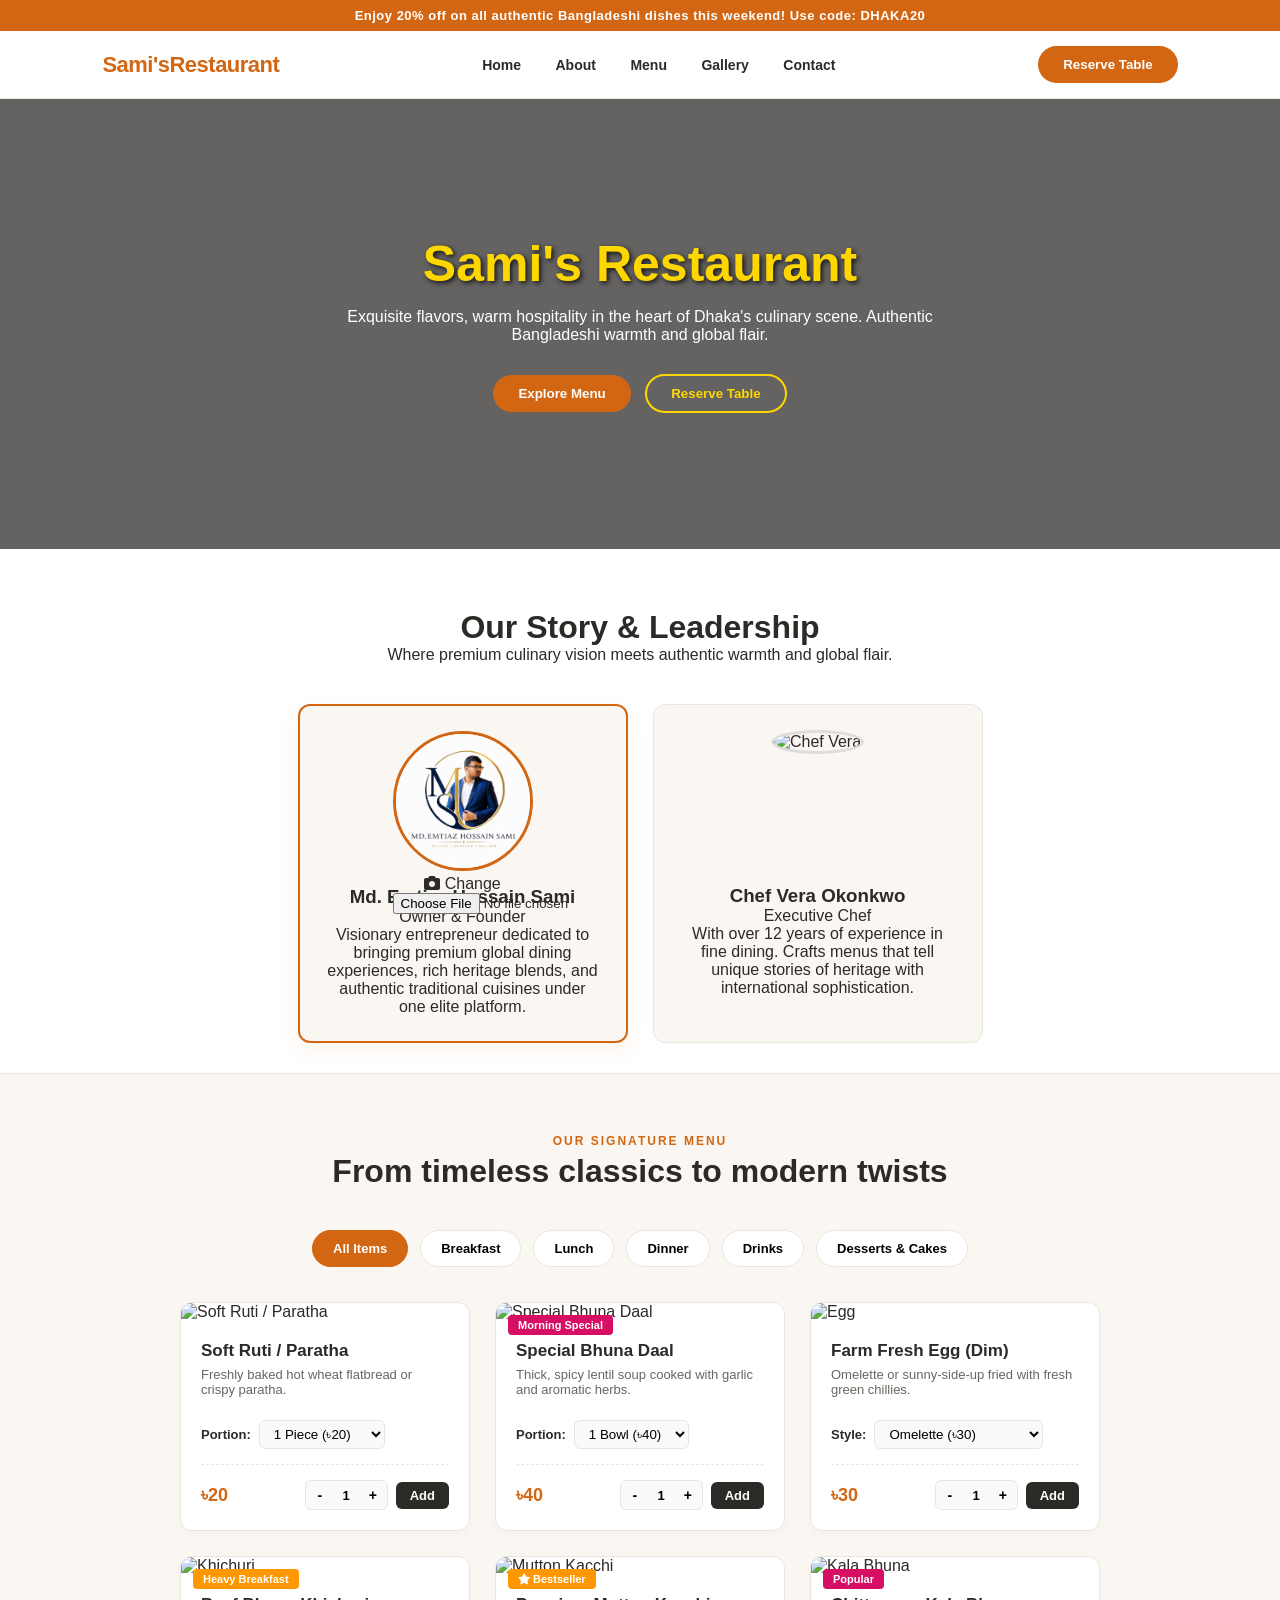
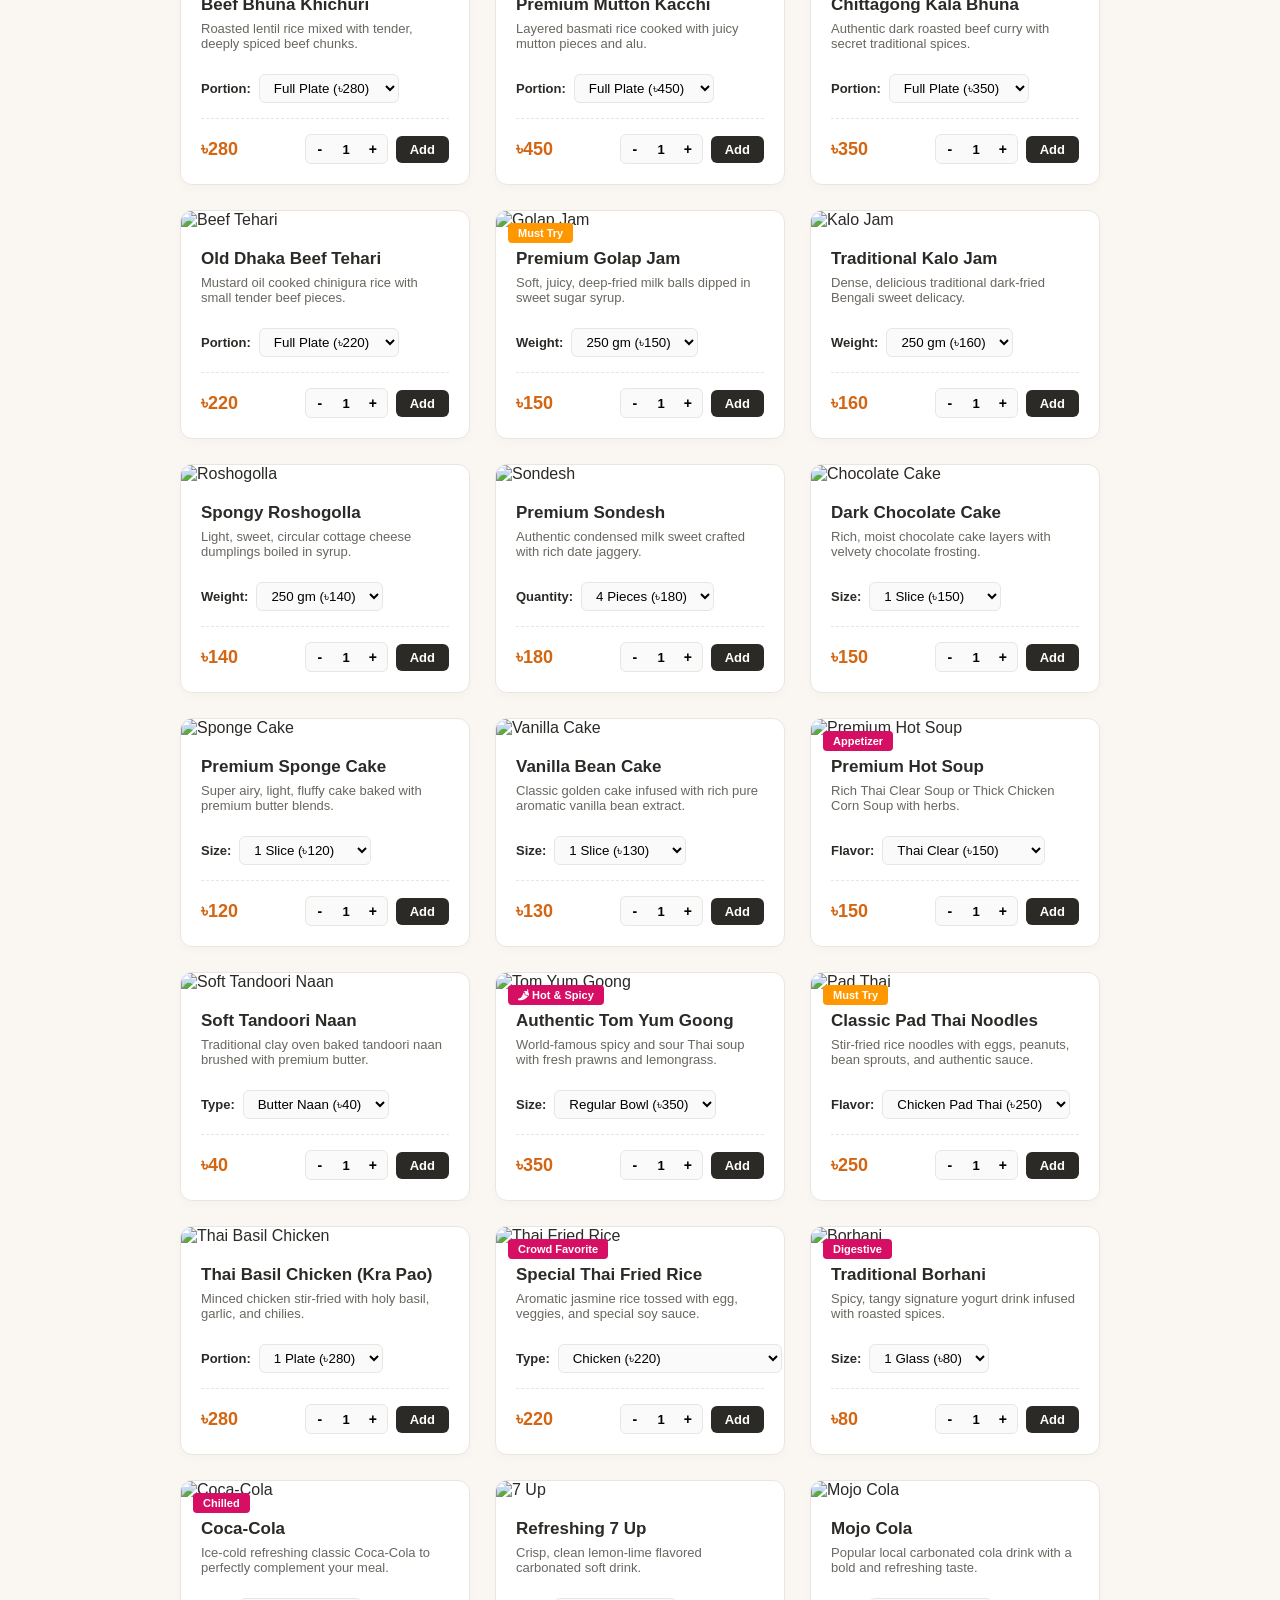
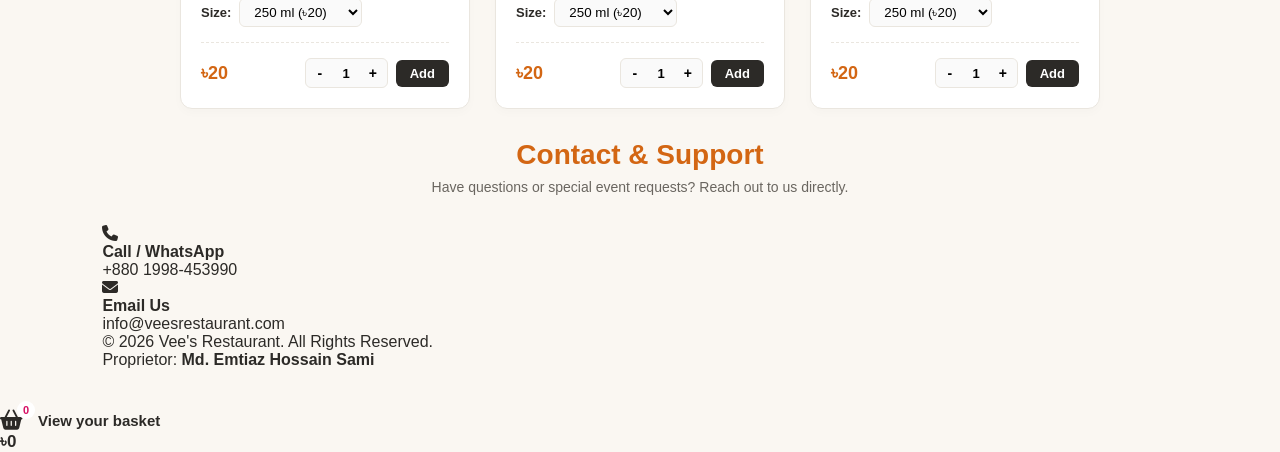
==== commit 5c1b7e6c: "Update index.html" ====
--- a/index.html
+++ b/index.html
@@ -3,7 +3,7 @@
 <head>
     <meta charset="UTF-8">
     <meta name="viewport" content="width=device-width, initial-scale=1.0">
-    <title>Ma-Baba's Restaurant | Premium Dining</title>
+    <title>Sami's Restaurant | Premium Dining</title>
     <!-- Font Awesome for Icons -->
     <link rel="stylesheet" href="https://cdnjs.cloudflare.com/ajax/libs/font-awesome/6.4.0/css/all.min.css">
     <link rel="stylesheet" href="style.css">
@@ -16,7 +16,7 @@
     
     <!-- Header -->
     <header>
-        <div class="logo">Ma-Bba'sRestaurant</div>
+        <div class="logo">Sami'sRestaurant</div>
         <nav>
             <a href="#home">Home</a>
             <a href="#about">About</a>
@@ -30,7 +30,7 @@
     <!-- Hero Section -->
     <section id="home" class="hero-viewport" style="padding: 0;">
         <div class="hero-overlay-content">
-            <h1>Vee's Restaurant</h1>
+            <h1>Sami's Restaurant</h1>
             <p>Exquisite flavors, warm hospitality in the heart of Dhaka's culinary scene. Authentic Bangladeshi warmth and global flair.</p>
             <div class="hero-action-btns">
                 <button class="btn-primary" onclick="window.location.href='#menu'">Explore Menu</button>
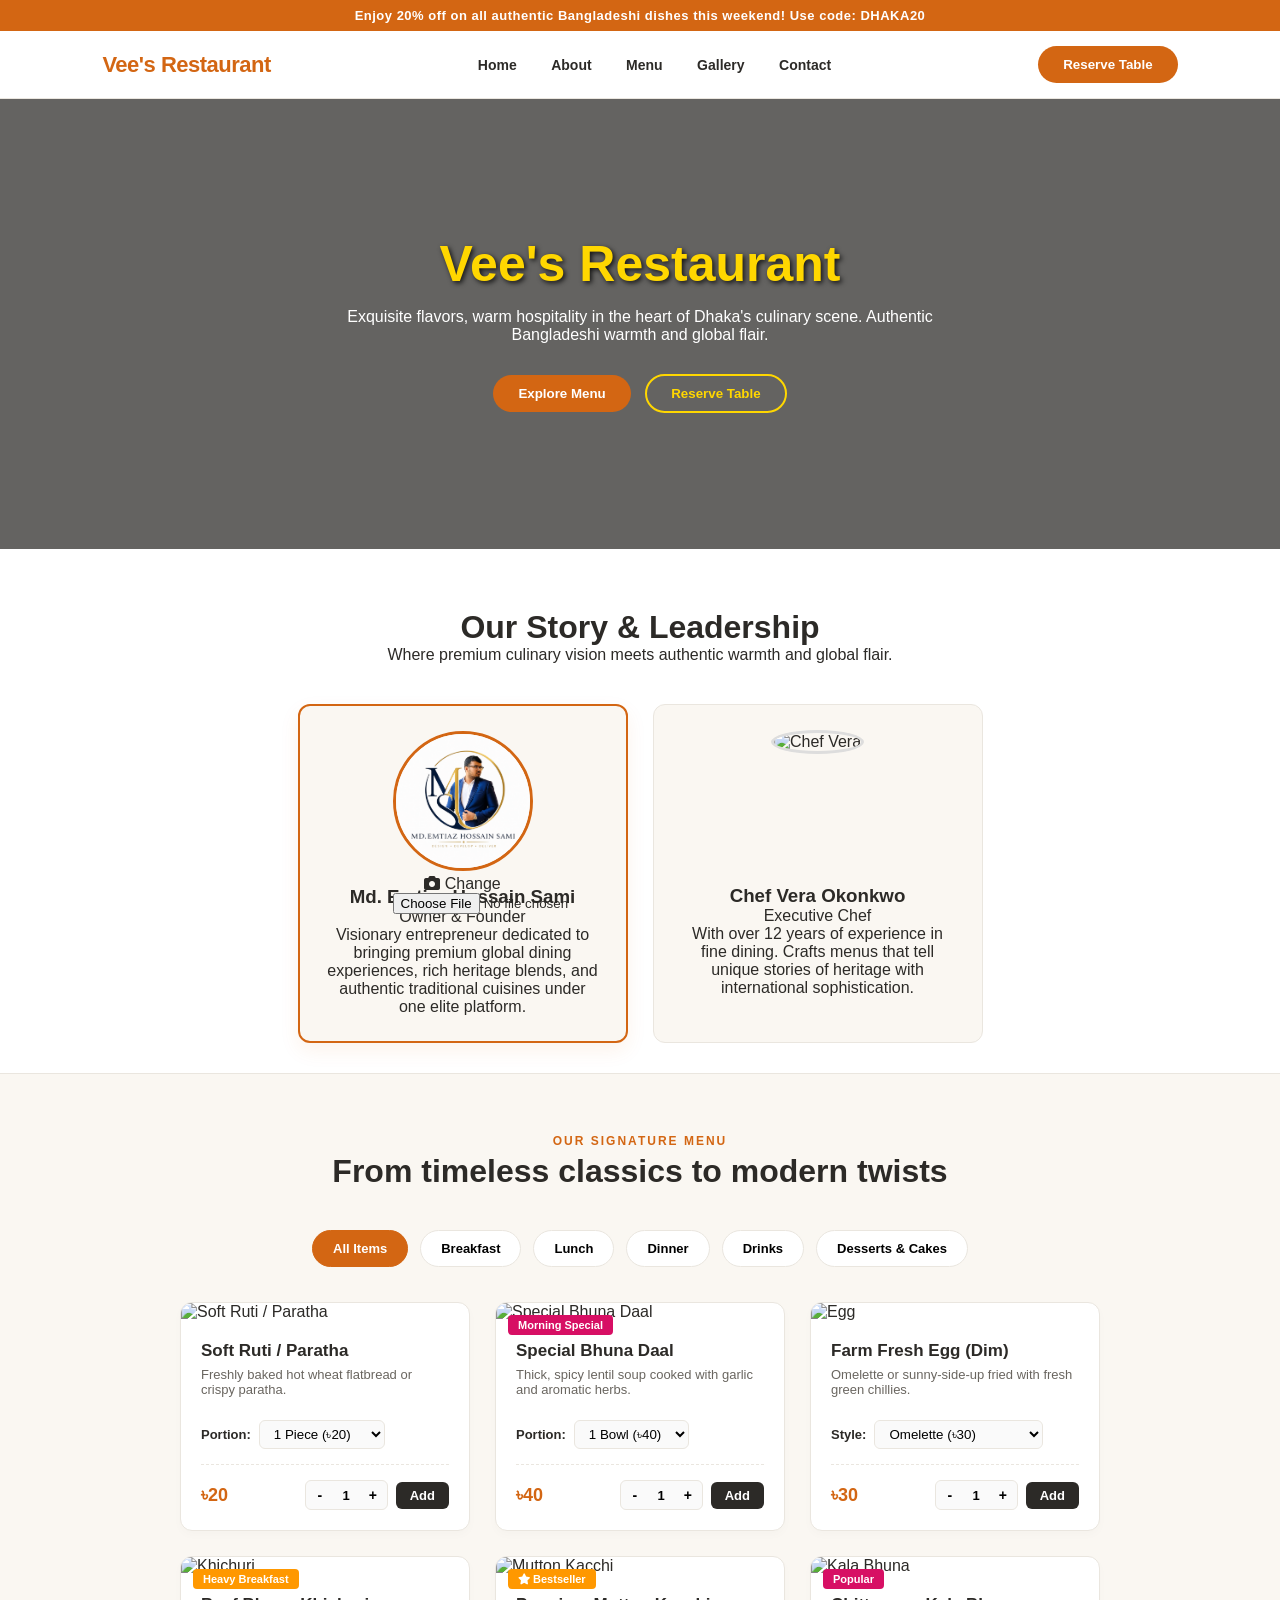
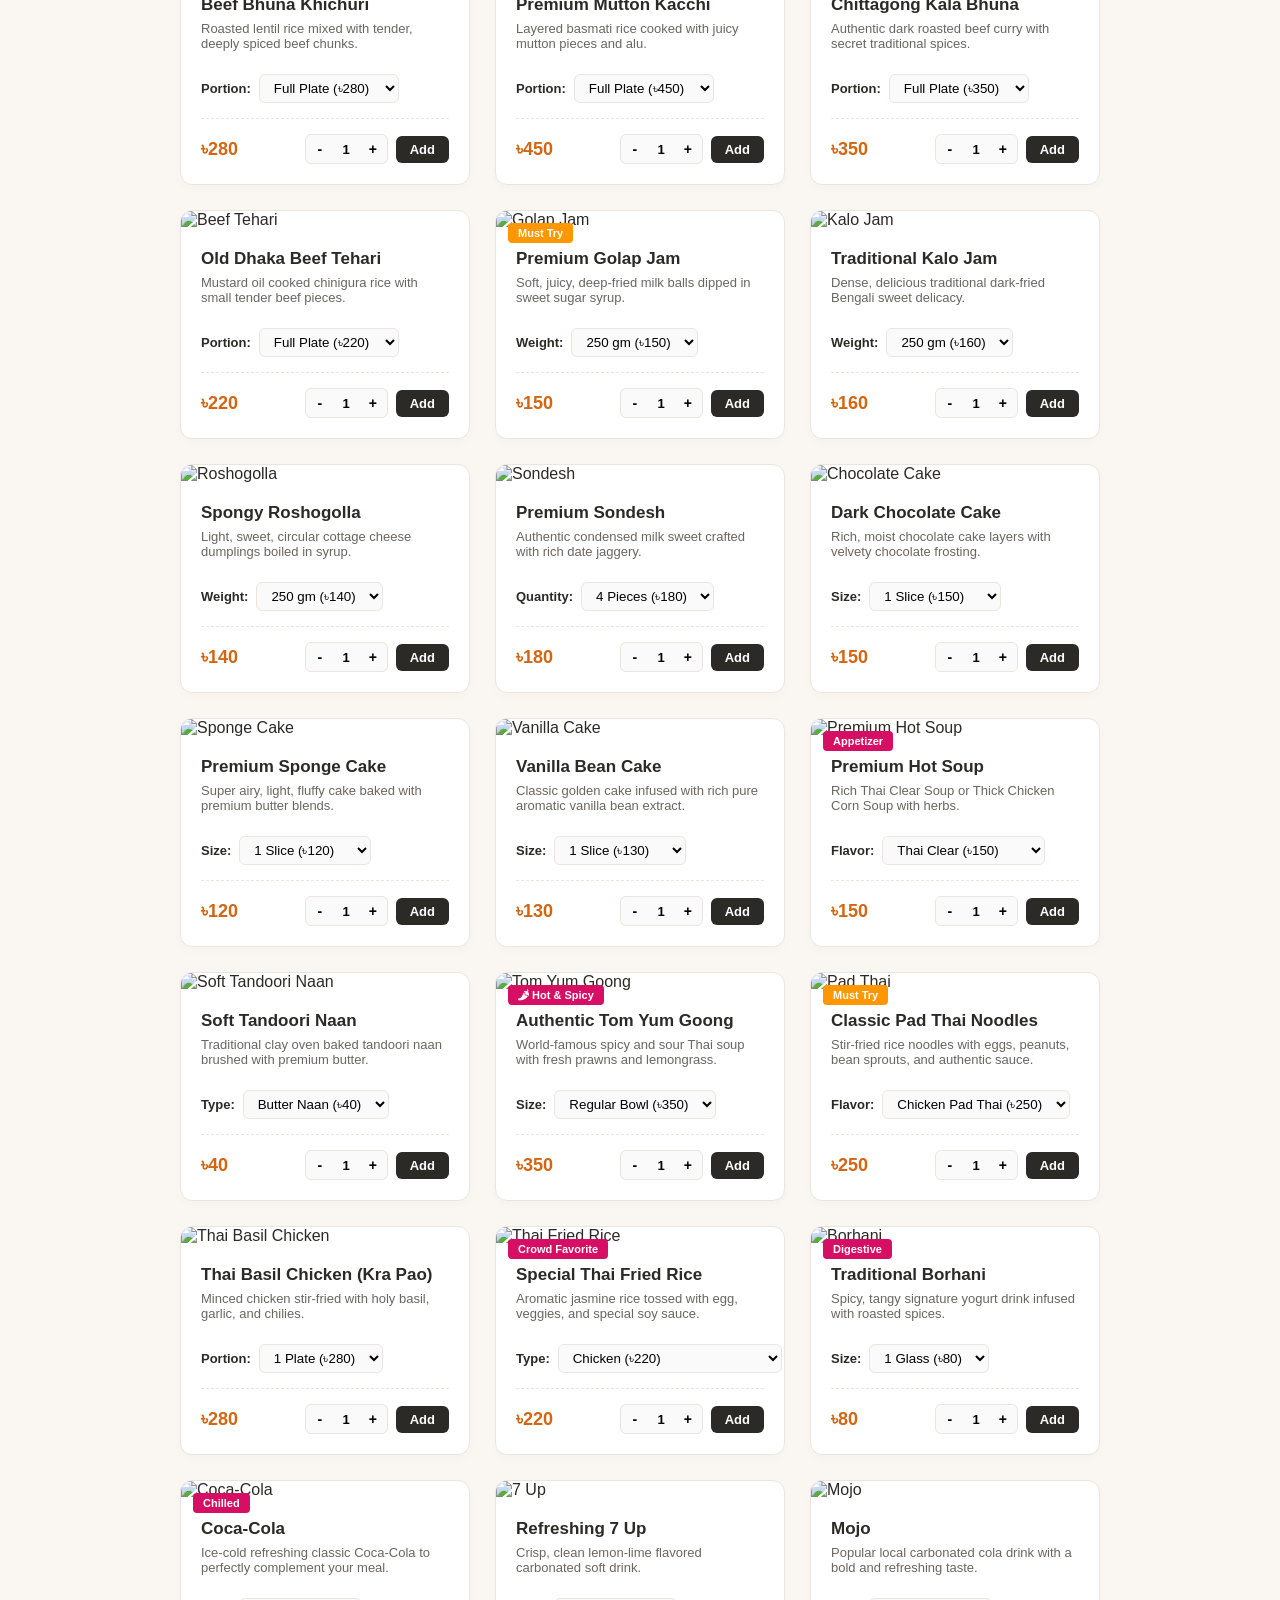
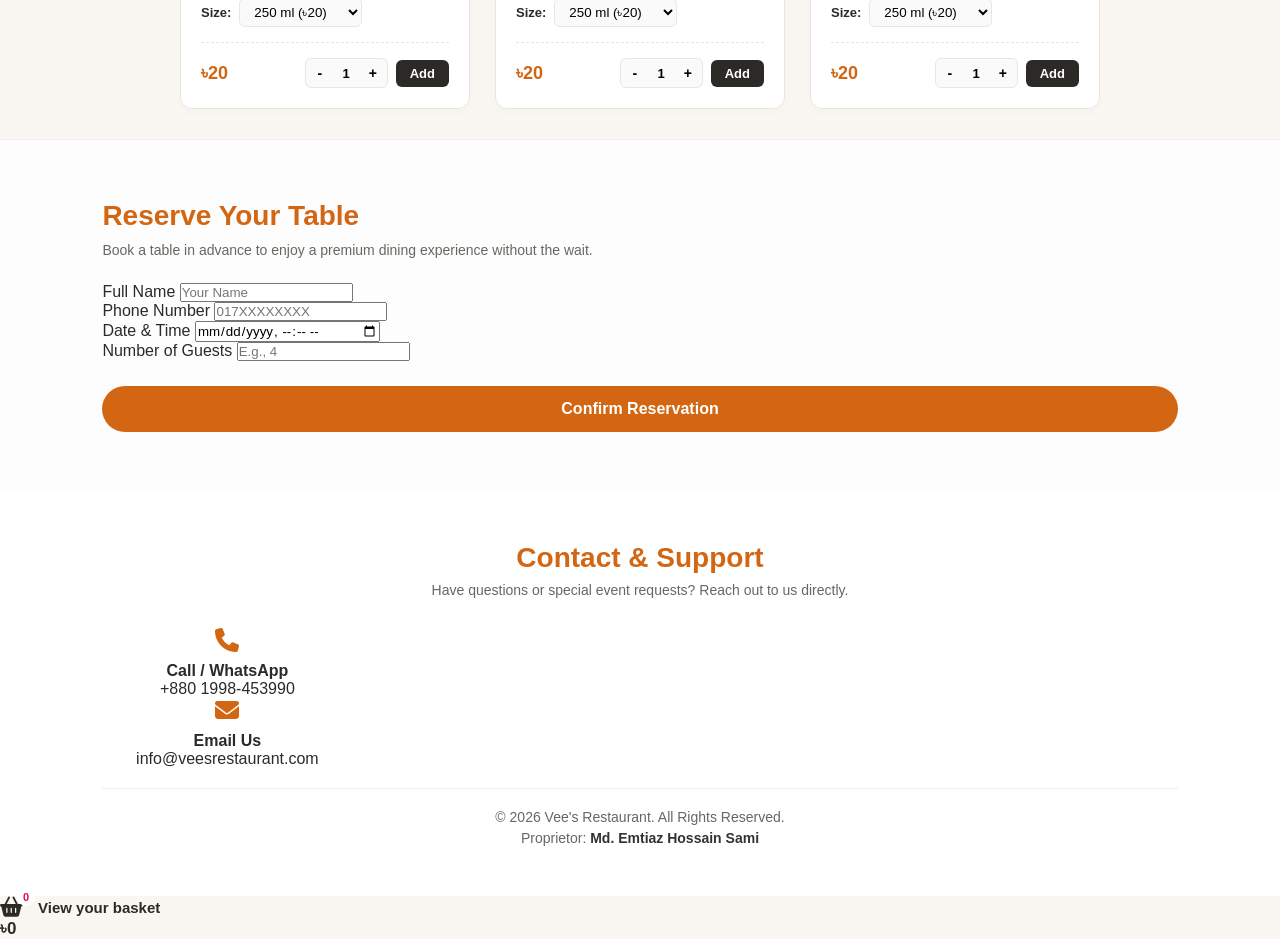
==== commit f4063f3e: "Update index.html" ====
--- a/index.html
+++ b/index.html
@@ -3,20 +3,17 @@
 <head>
     <meta charset="UTF-8">
     <meta name="viewport" content="width=device-width, initial-scale=1.0">
-    <title>Sami's Restaurant | Premium Dining</title>
-    <!-- Font Awesome for Icons -->
+    <title>Vee's Restaurant | Premium Dining</title>
     <link rel="stylesheet" href="https://cdnjs.cloudflare.com/ajax/libs/font-awesome/6.4.0/css/all.min.css">
     <link rel="stylesheet" href="style.css">
 </head>
 <body>
-    <!-- Promo Bar -->
     <div class="promo-discount-bar">
         Enjoy 20% off on all authentic Bangladeshi dishes this weekend! Use code: DHAKA20
     </div>
     
-    <!-- Header -->
     <header>
-        <div class="logo">Sami'sRestaurant</div>
+        <div class="logo">Vee's Restaurant</div>
         <nav>
             <a href="#home">Home</a>
             <a href="#about">About</a>
@@ -24,29 +21,26 @@
             <a href="#gallery">Gallery</a>
             <a href="#contact">Contact</a>
         </nav>
-        <button class="btn-reserve" onclick="openBooking()">Reserve Table</button>
+        <button class="btn-reserve" onclick="window.location.href='#reservation-section'">Reserve Table</button>
     </header>
 
-    <!-- Hero Section -->
     <section id="home" class="hero-viewport" style="padding: 0;">
         <div class="hero-overlay-content">
-            <h1>Sami's Restaurant</h1>
+            <h1>Vee's Restaurant</h1>
             <p>Exquisite flavors, warm hospitality in the heart of Dhaka's culinary scene. Authentic Bangladeshi warmth and global flair.</p>
             <div class="hero-action-btns">
                 <button class="btn-primary" onclick="window.location.href='#menu'">Explore Menu</button>
-                <button class="btn-secondary" onclick="openBooking()">Reserve Table</button>
+                <button class="btn-secondary" onclick="window.location.href='#reservation-section'">Reserve Table</button>
             </div>
         </div>
     </section>
 
-    <!-- About Section -->
     <section id="about" class="about-story-section">
         <div class="section-title-block">
             <h2>Our Story & Leadership</h2>
             <p>Where premium culinary vision meets authentic warmth and global flair.</p>
         </div>
         <div class="chefs-flex-row">
-            <!-- Owner Info Card -->
             <div class="chef-profile-card owner-highlight">
                 <div class="profile-image-wrapper">
                     <img id="owner-profile-img" src="Md. EmTIAZ hOSSAIN sAMI LOGO.png" alt="Md. Emtiaz Hossain Sami">
@@ -60,7 +54,6 @@
                 <p class="chef-role-tag">Owner & Founder</p>
                 <p class="chef-biography">Visionary entrepreneur dedicated to bringing premium global dining experiences, rich heritage blends, and authentic traditional cuisines under one elite platform.</p>
             </div>
-            <!-- Executive Chef Card -->
             <div class="chef-profile-card">
                 <div class="profile-image-wrapper normal-chef-border">
                     <img src="https://images.unsplash.com/photo-1577219491135-ce391730fb2c?auto=format&fit=crop&q=80&w=300" alt="Chef Vera">
@@ -72,13 +65,11 @@
         </div>
     </section>
 
-    <!-- Menu Section -->
     <section id="menu">
         <div class="section-title-block">
             <h4 class="sub-heading-accent">Our Signature Menu</h4>
             <h2>From timeless classics to modern twists</h2>
         </div>
-        <!-- Category Filters -->
         <div class="menu-filter-bar">
             <button class="filter-tab-btn active" onclick="filterMenu('all')">All Items</button>
             <button class="filter-tab-btn" onclick="filterMenu('breakfast')">Breakfast</button>
@@ -89,8 +80,6 @@
         </div>
         
         <div class="menu-products-container">
-            <!-- ================= BREAKFAST / ORIGINAL ITEMS ================= -->
-            
             <div class="product-item-card breakfast">
                 <img src="images (12).jpg" alt="Soft Ruti / Paratha">
                 <div class="product-card-body">
@@ -276,8 +265,6 @@
                 </div>
             </div>
 
-            <!-- ================= DESSERTS ================= -->
-
             <div class="product-item-card desserts">
                 <span class="badge-popular badge-bestseller">Must Try</span>
                 <img src="0ddd6c12-16ec-45c4-b487-b80951e661d3.png" alt="Golap Jam">
@@ -461,11 +448,9 @@
                 </div>
             </div>
 
-            <!-- ================= THAI, SOUP & NAAN ================= -->
-
             <div class="product-item-card lunch dinner">
                 <span class="badge-popular">Appetizer</span>
-                <img src="https://images.unsplash.com/photo-1547592180-85f173990554?auto=format&fit=crop&q=80&w=400" alt="Premium Hot Soup">
+                <img src="https://images.unsplash.com/photo-1547592166-23ac45744acd?auto=format&fit=crop&q=80&w=400" alt="Premium Hot Soup">
                 <div class="product-card-body">
                     <h3>Premium Hot Soup</h3>
                     <p>Rich Thai Clear Soup or Thick Chicken Corn Soup with herbs.</p>
@@ -518,7 +503,7 @@
 
             <div class="product-item-card lunch dinner">
                 <span class="badge-popular"><i class="fa-solid fa-pepper-hot"></i> Hot & Spicy</span>
-                <img src="https://images.unsplash.com/photo-1548943487-a2e4b43b4854?auto=format&fit=crop&q=80&w=400" alt="Tom Yum Goong">
+                <img src="https://images.unsplash.com/photo-1548946526-f69e2424cf45?auto=format&fit=crop&q=80&w=400" alt="Tom Yum Goong">
                 <div class="product-card-body">
                     <h3>Authentic Tom Yum Goong</h3>
                     <p>World-famous spicy and sour Thai soup with fresh prawns and lemongrass.</p>
@@ -571,7 +556,7 @@
             </div>
 
             <div class="product-item-card lunch dinner">
-                <img src="https://images.unsplash.com/photo-1626804475297-41609ea004eb?auto=format&fit=crop&q=80&w=400" alt="Thai Basil Chicken">
+                <img src="https://images.unsplash.com/photo-1564834724105-918b73d1b9e0?auto=format&fit=crop&q=80&w=400" alt="Thai Basil Chicken">
                 <div class="product-card-body">
                     <h3>Thai Basil Chicken (Kra Pao)</h3>
                     <p>Minced chicken stir-fried with holy basil, garlic, and chilies.</p>
@@ -621,8 +606,6 @@
                     </div>
                 </div>
             </div>
-
-            <!-- ================= DRINKS ================= -->
 
             <div class="product-item-card drinks lunch dinner">
                 <span class="badge-popular">Digestive</span>
@@ -711,9 +694,9 @@
             </div>
 
             <div class="product-item-card drinks lunch dinner">
-                <img src="https://images.unsplash.com/photo-1581006852262-e4307cf6283a?auto=format&fit=crop&q=80&w=400" alt="Mojo Cola">
-                <div class="product-card-body">
-                    <h3>Mojo Cola</h3>
+                <img src="https://images.unsplash.com/photo-1622543925917-763c34d1a86e?auto=format&fit=crop&q=80&w=400" alt="Mojo">
+                <div class="product-card-body">
+                    <h3>Mojo</h3>
                     <p>Popular local carbonated cola drink with a bold and refreshing taste.</p>
                     <div class="product-dropdown-control">
                         <label>Size:</label>
@@ -733,7 +716,7 @@
                                 <input type="text" class="qty-input" value="1" readonly>
                                 <button class="qty-btn" onclick="updateQty(this, 1)">+</button>
                             </div>
-                            <button class="btn-cart" onclick="addToCart(this, 'Mojo Cola')">Add</button>
+                            <button class="btn-cart" onclick="addToCart(this, 'Mojo')">Add</button>
                         </div>
                     </div>
                 </div>
@@ -742,31 +725,60 @@
         </div>
     </section>
 
-    <!-- Contact & Footer Section -->
-    <section id="contact" style="padding: 0 8% 40px;">
+    <section id="reservation-section" style="padding: 60px 8%; background-color: #fdfdfd; border-top: 1px solid #eee;">
+        <div class="reservation-box-wrapper">
+            <h2 style="color: var(--brand-orange-accent); margin-bottom: 10px; font-size: 28px;">Reserve Your Table</h2>
+            <p style="color: var(--slate-muted); font-size: 14px; margin-bottom: 25px;">Book a table in advance to enjoy a premium dining experience without the wait.</p>
+            
+            <form onsubmit="event.preventDefault(); alert('Your table reservation request has been received successfully! We will contact you soon.'); this.reset();">
+                <div class="reservation-form-grid">
+                    <div>
+                        <label>Full Name</label>
+                        <input type="text" required placeholder="Your Name">
+                    </div>
+                    <div>
+                        <label>Phone Number</label>
+                        <input type="tel" required placeholder="017XXXXXXXX">
+                    </div>
+                    <div>
+                        <label>Date & Time</label>
+                        <input type="datetime-local" required>
+                    </div>
+                    <div>
+                        <label>Number of Guests</label>
+                        <input type="number" min="1" required placeholder="E.g., 4">
+                    </div>
+                </div>
+                <button type="submit" class="btn-primary" style="margin-top: 25px; width: 100%; padding: 14px; font-size: 16px;">Confirm Reservation</button>
+            </form>
+        </div>
+    </section>
+
+    <section id="contact" style="padding: 50px 8%; text-align: center; background-color: #fff;">
         <div class="section-title-block" style="margin-bottom: 30px;">
             <h2 style="color: var(--brand-orange-accent); font-size: 28px;">Contact & Support</h2>
             <p style="color: var(--slate-muted); font-size: 14px; margin-top: 8px;">Have questions or special event requests? Reach out to us directly.</p>
         </div>
-        <div class="contact-cards-container">
-            <div class="contact-card">
-                <i class="fa-solid fa-phone"></i>
+        
+        <div class="centered-contact-flex">
+            <div class="contact-card" style="width: 250px;">
+                <i class="fa-solid fa-phone" style="font-size: 24px; color: var(--brand-orange-accent); margin-bottom: 10px;"></i>
                 <h4>Call / WhatsApp</h4>
                 <p class="contact-highlight">+880 1998-453990</p>
             </div>
-            <div class="contact-card">
-                <i class="fa-solid fa-envelope"></i>
+            <div class="contact-card" style="width: 250px;">
+                <i class="fa-solid fa-envelope" style="font-size: 24px; color: var(--brand-orange-accent); margin-bottom: 10px;"></i>
                 <h4>Email Us</h4>
                 <p>info@veesrestaurant.com</p>
             </div>
         </div>
-        <div class="footer-bottom-bar">
-            <p>&copy; 2026 Vee's Restaurant. All Rights Reserved.</p>
-            <p>Proprietor: <strong>Md. Emtiaz Hossain Sami</strong></p>
+        
+        <div style="border-top: 1px solid #eee; padding-top: 20px; margin-top: 20px;">
+            <p style="color: #666; font-size: 14px;">&copy; 2026 Vee's Restaurant. All Rights Reserved.</p>
+            <p style="color: #666; font-size: 14px; margin-top: 5px;">Proprietor: <strong style="color: #333;">Md. Emtiaz Hossain Sami</strong></p>
         </div>
     </section>
 
-    <!-- Foodpanda Style Floating Cart Basket Bar -->
     <div id="floating-cart" class="floating-cart hidden" onclick="toggleCheckoutModal(true)">
         <div class="cart-left">
             <div class="cart-icon-wrapper">
@@ -780,7 +792,6 @@
         </div>
     </div>
 
-    <!-- Active Checkout Flow Modal Drawer -->
     <div id="checkoutModal" class="system-modal-backdrop">
         <div class="modal-card-container">
             <span class="modal-dismiss-trigger" onclick="toggleCheckoutModal(false)">&times;</span>
@@ -789,8 +800,7 @@
             
             <div class="checkout-summary-box">
                 <div id="checkout-items-list">
-                    <!-- JS Appends Rows Here dynamically -->
-                </div>
+                    </div>
                 <div class="summary-total-row">
                     <span>Grand Total:</span>
                     <span id="summary-total-val" style="color: #d70f64; font-weight: 800;">৳0</span>
@@ -822,7 +832,6 @@
         </div>
     </div>
 
-    <!-- Booking Modal Backdrop -->
     <div id="bookingModal" class="system-modal-backdrop">
         <div class="modal-card-container">
             <span class="modal-dismiss-trigger" onclick="closeBooking()">&times;</span>
@@ -834,7 +843,6 @@
         </div>
     </div>
 
-    <!-- Toast Notification Overlay -->
     <div id="toast-notification"></div>
     <script src="script.js"></script>
 </body>
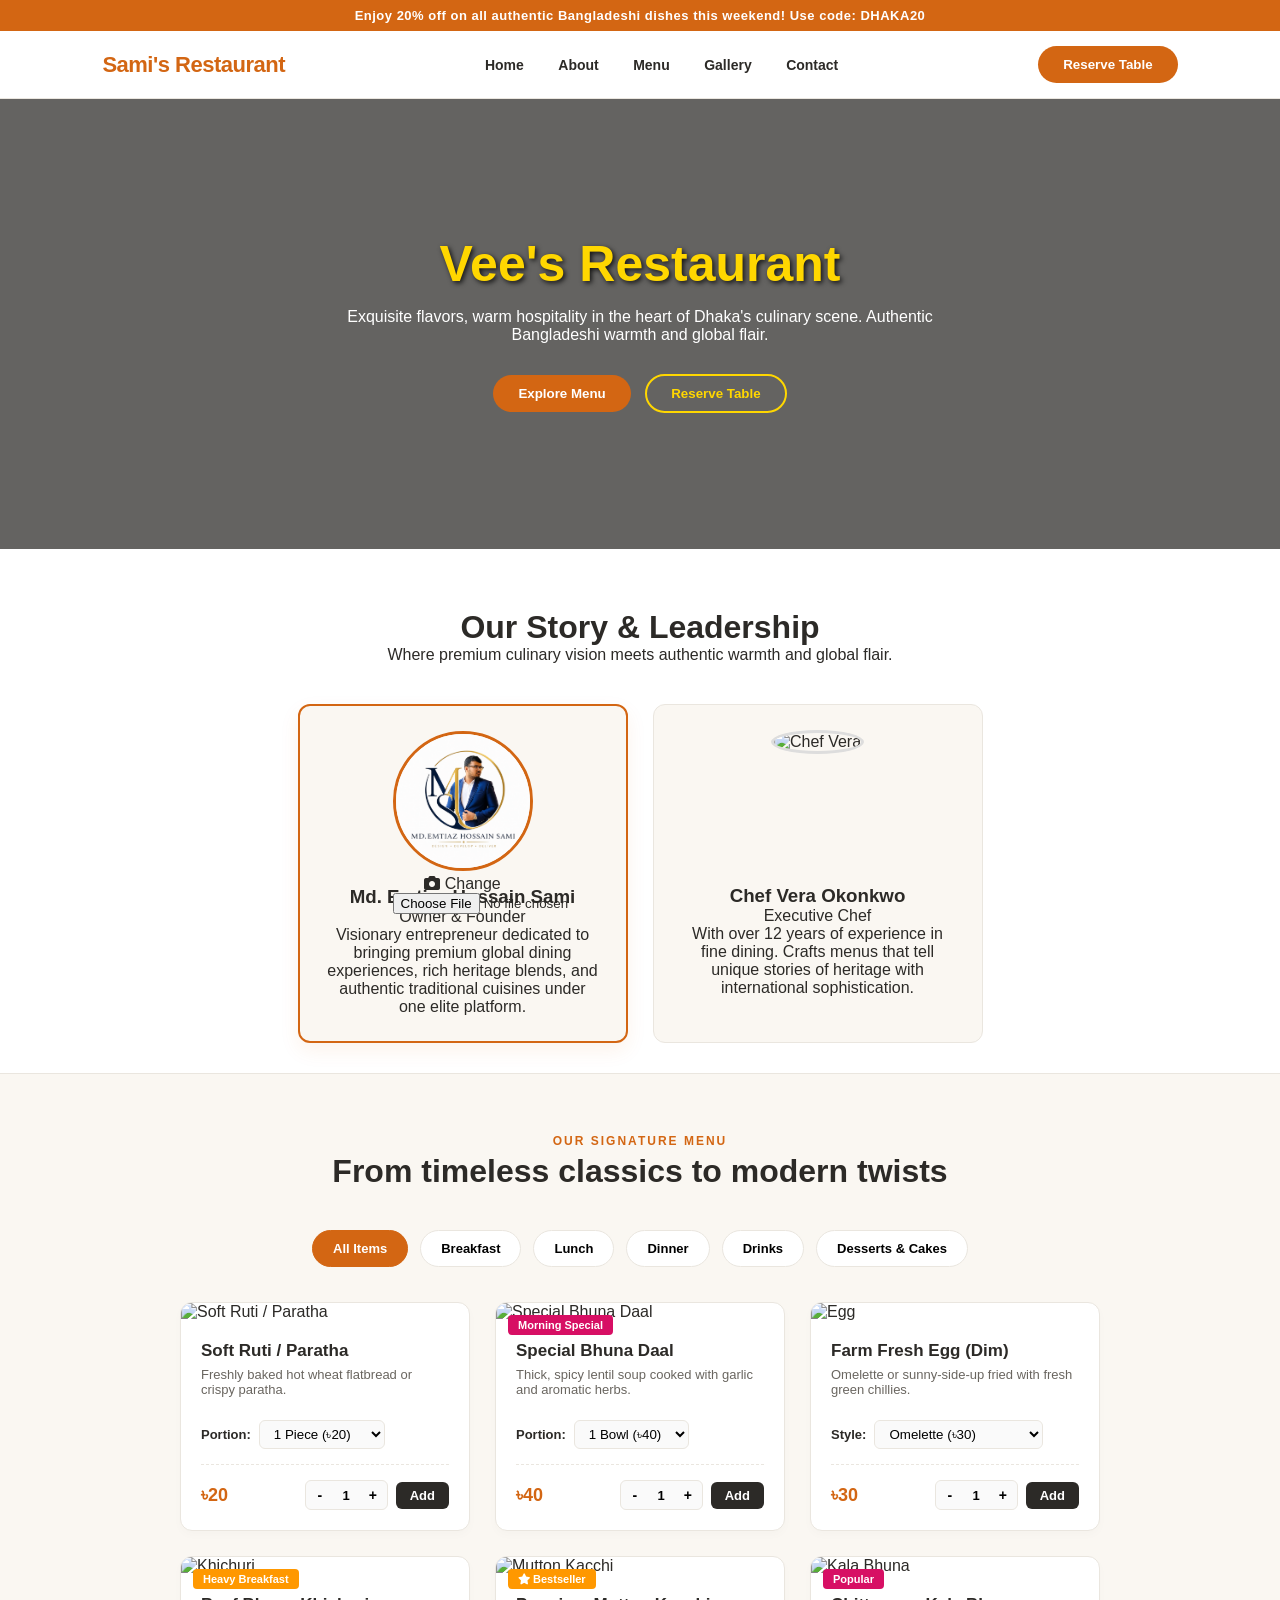
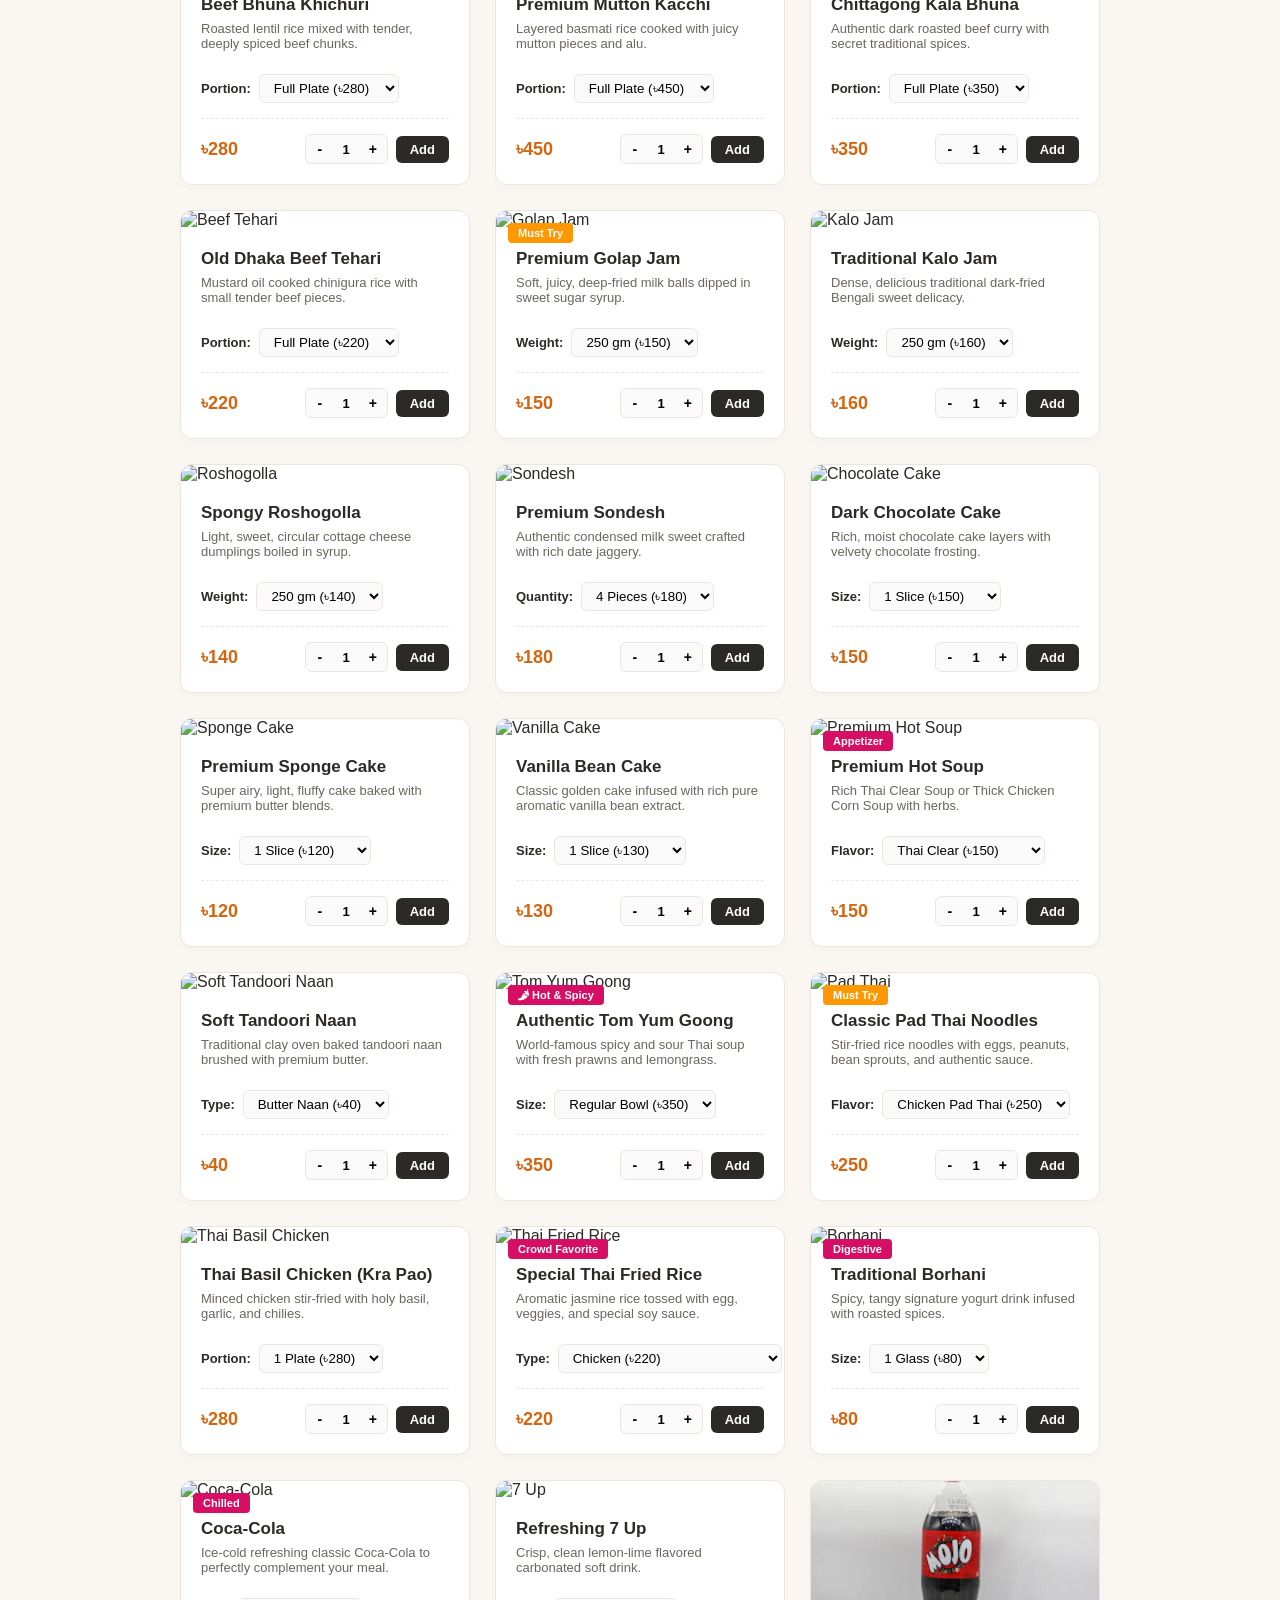
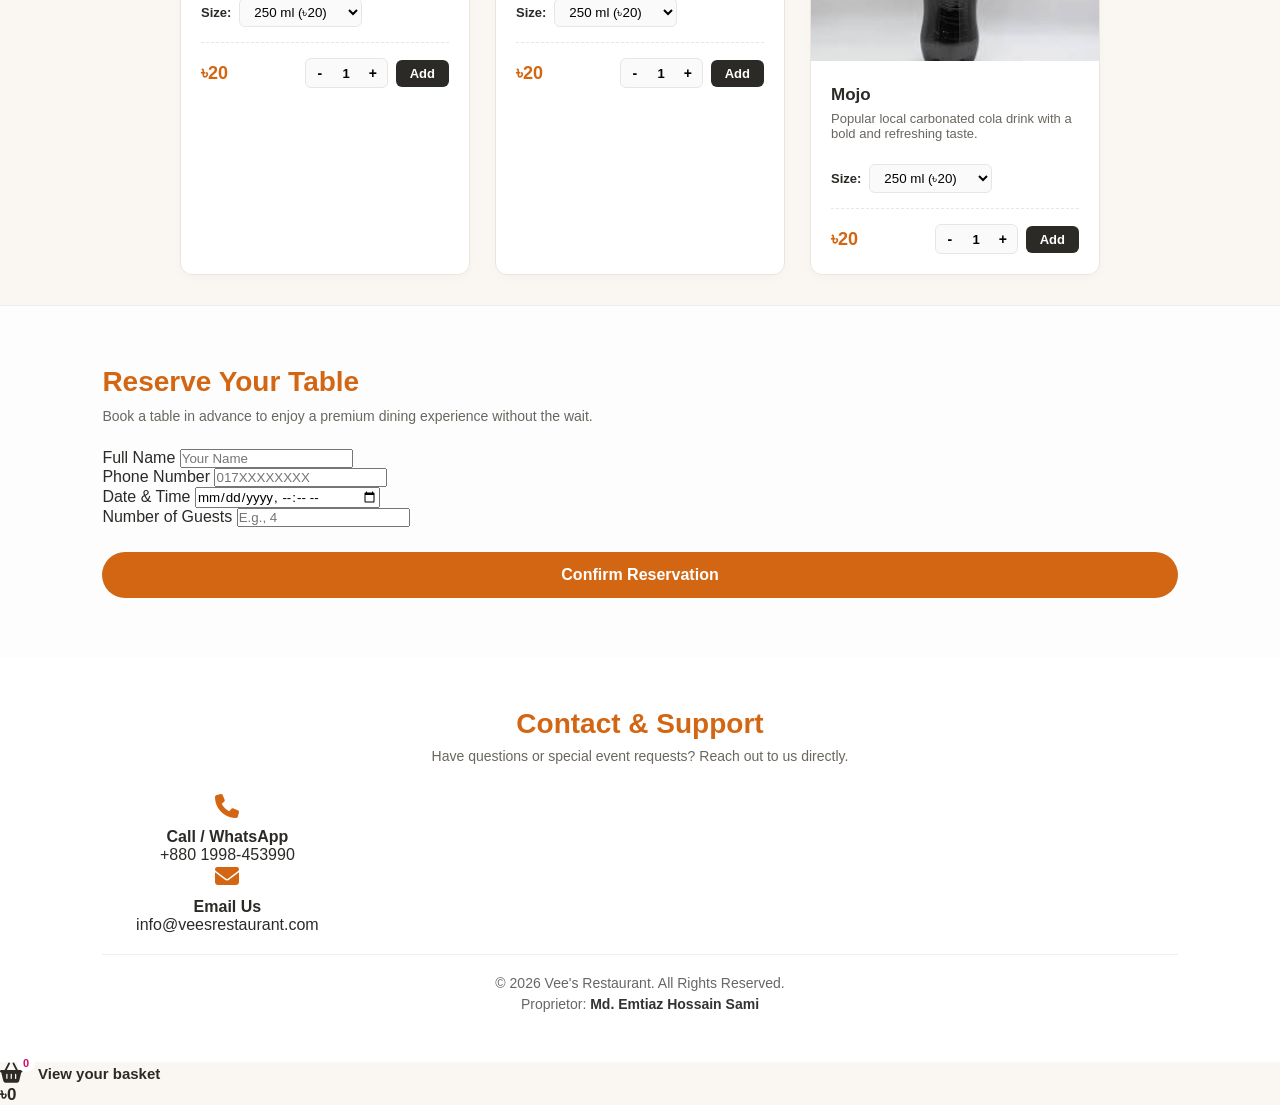
==== commit 22c1496b: "Update index.html" ====
--- a/index.html
+++ b/index.html
@@ -3,7 +3,7 @@
 <head>
     <meta charset="UTF-8">
     <meta name="viewport" content="width=device-width, initial-scale=1.0">
-    <title>Vee's Restaurant | Premium Dining</title>
+    <title>Sami's Restaurant | Premium Dining</title>
     <link rel="stylesheet" href="https://cdnjs.cloudflare.com/ajax/libs/font-awesome/6.4.0/css/all.min.css">
     <link rel="stylesheet" href="style.css">
 </head>
@@ -13,7 +13,7 @@
     </div>
     
     <header>
-        <div class="logo">Vee's Restaurant</div>
+        <div class="logo">Sami's Restaurant</div>
         <nav>
             <a href="#home">Home</a>
             <a href="#about">About</a>
@@ -694,7 +694,7 @@
             </div>
 
             <div class="product-item-card drinks lunch dinner">
-                <img src="https://images.unsplash.com/photo-1622543925917-763c34d1a86e?auto=format&fit=crop&q=80&w=400" alt="Mojo">
+                <img src="mojo.jpg" alt="Mojo">
                 <div class="product-card-body">
                     <h3>Mojo</h3>
                     <p>Popular local carbonated cola drink with a bold and refreshing taste.</p>
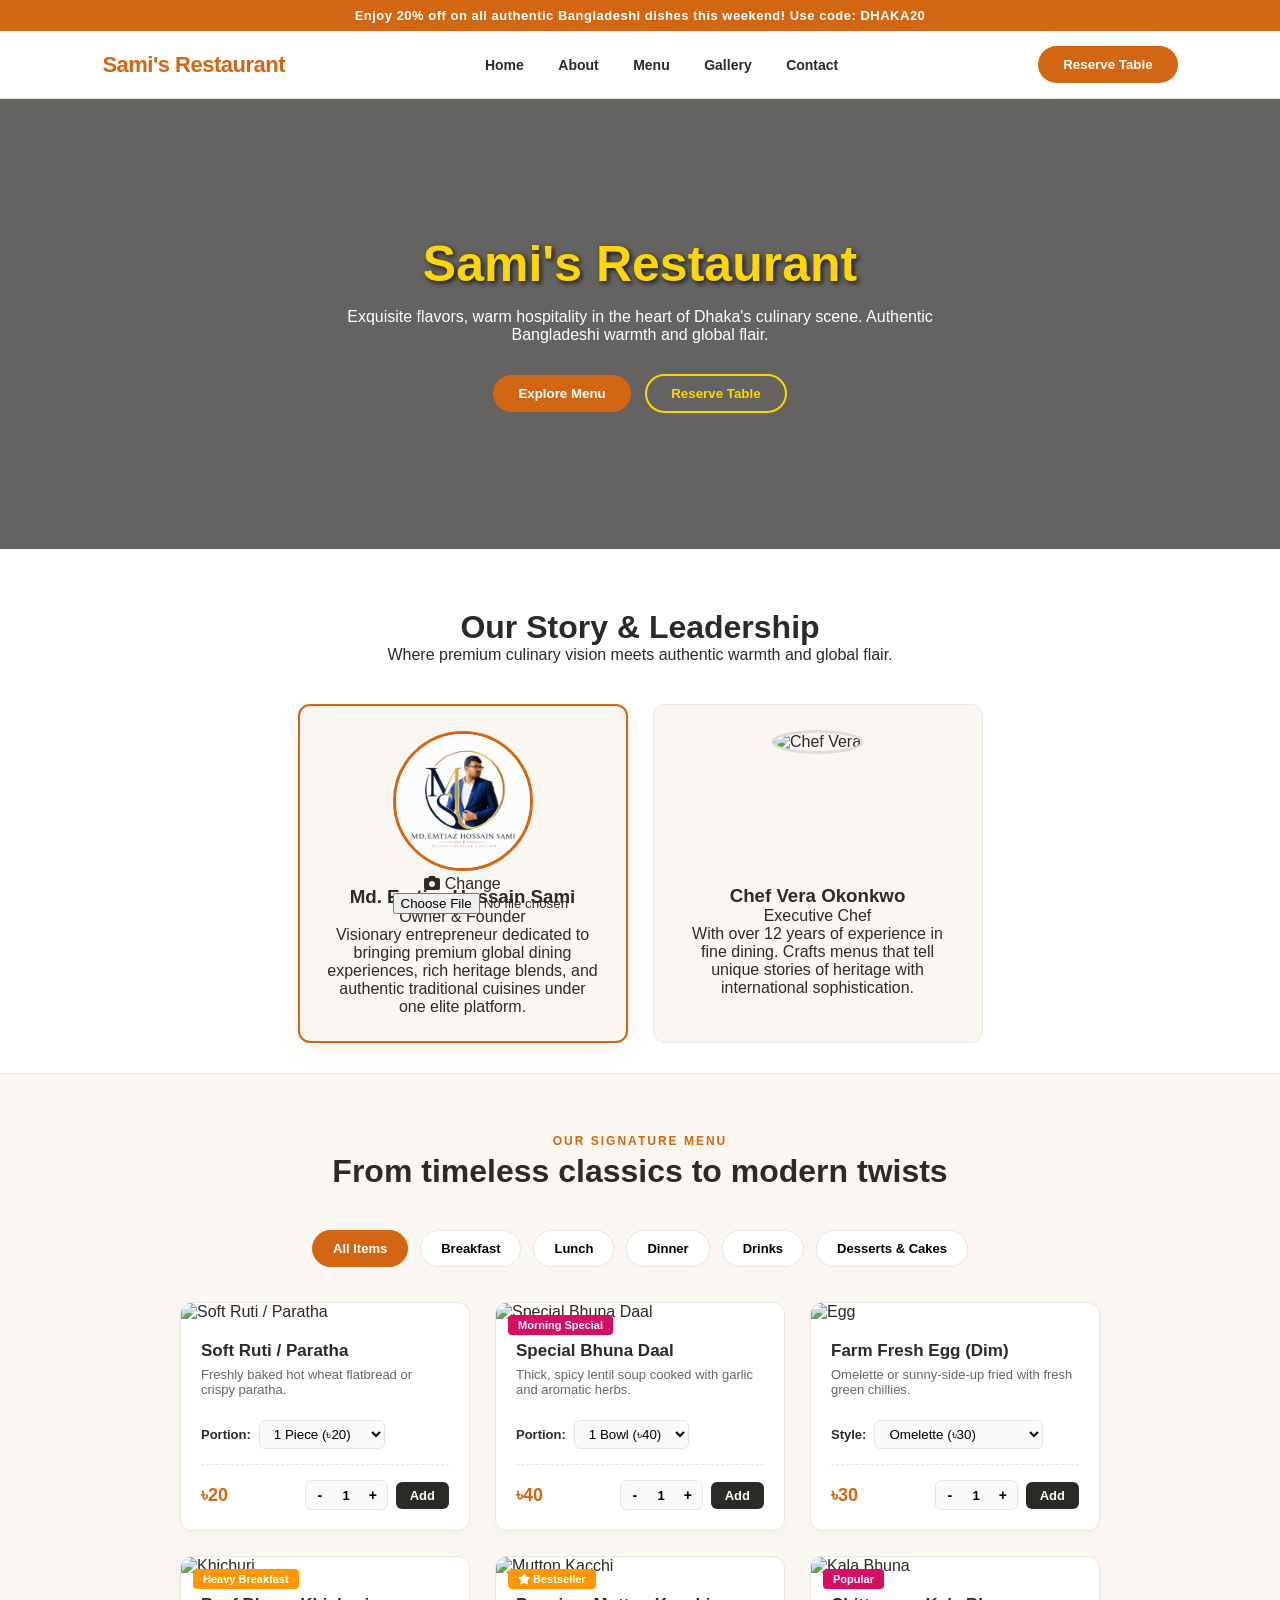
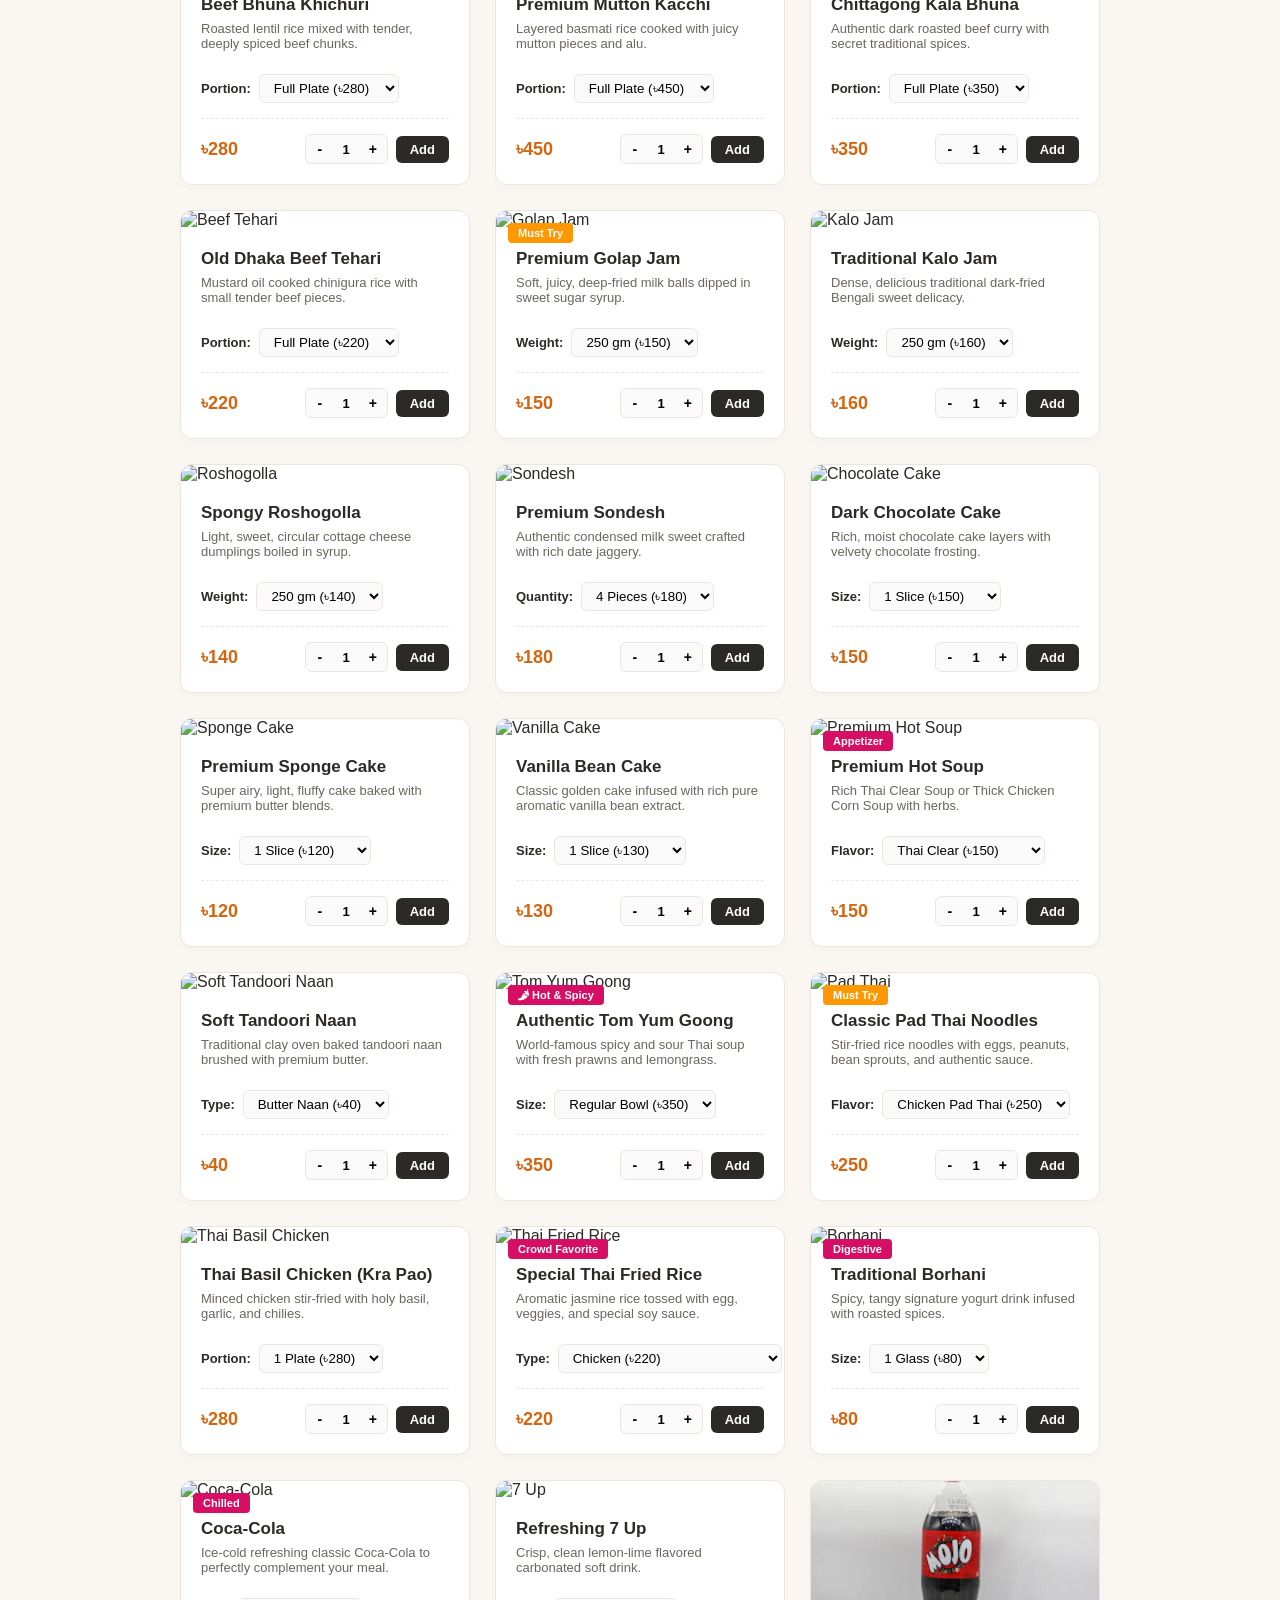
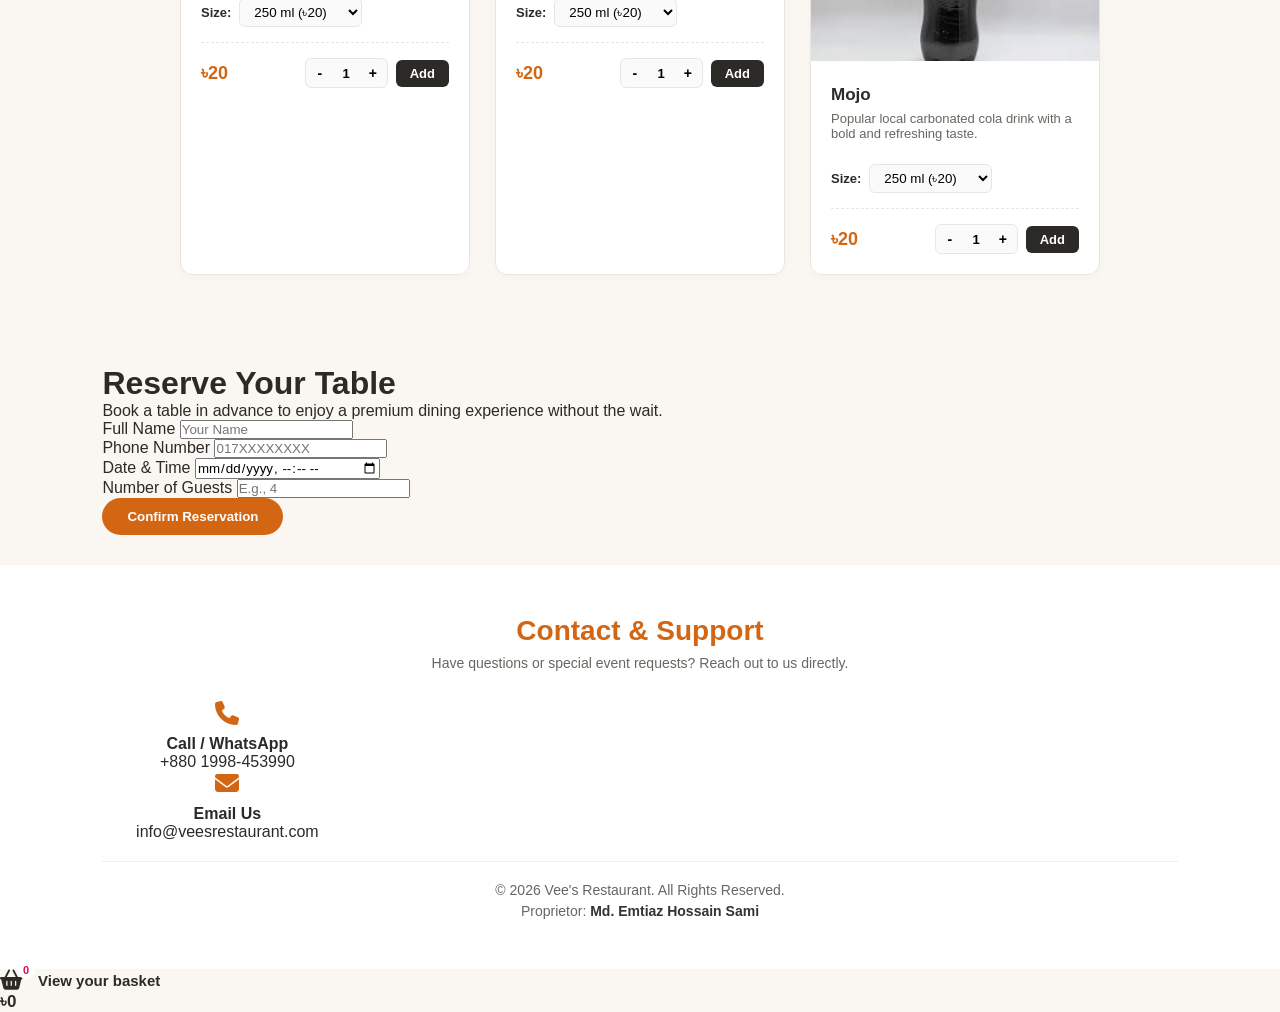
==== commit f870cc84: "Update index.html" ====
--- a/index.html
+++ b/index.html
@@ -26,7 +26,7 @@
 
     <section id="home" class="hero-viewport" style="padding: 0;">
         <div class="hero-overlay-content">
-            <h1>Vee's Restaurant</h1>
+            <h1>Sami's Restaurant</h1>
             <p>Exquisite flavors, warm hospitality in the heart of Dhaka's culinary scene. Authentic Bangladeshi warmth and global flair.</p>
             <div class="hero-action-btns">
                 <button class="btn-primary" onclick="window.location.href='#menu'">Explore Menu</button>
@@ -725,34 +725,36 @@
         </div>
     </section>
 
-    <section id="reservation-section" style="padding: 60px 8%; background-color: #fdfdfd; border-top: 1px solid #eee;">
-        <div class="reservation-box-wrapper">
-            <h2 style="color: var(--brand-orange-accent); margin-bottom: 10px; font-size: 28px;">Reserve Your Table</h2>
-            <p style="color: var(--slate-muted); font-size: 14px; margin-bottom: 25px;">Book a table in advance to enjoy a premium dining experience without the wait.</p>
-            
-            <form onsubmit="event.preventDefault(); alert('Your table reservation request has been received successfully! We will contact you soon.'); this.reset();">
-                <div class="reservation-form-grid">
-                    <div>
-                        <label>Full Name</label>
-                        <input type="text" required placeholder="Your Name">
-                    </div>
-                    <div>
-                        <label>Phone Number</label>
-                        <input type="tel" required placeholder="017XXXXXXXX">
-                    </div>
-                    <div>
-                        <label>Date & Time</label>
-                        <input type="datetime-local" required>
-                    </div>
-                    <div>
-                        <label>Number of Guests</label>
-                        <input type="number" min="1" required placeholder="E.g., 4">
-                    </div>
-                </div>
-                <button type="submit" class="btn-primary" style="margin-top: 25px; width: 100%; padding: 14px; font-size: 16px;">Confirm Reservation</button>
-            </form>
-        </div>
-    </section>
+   <section id="reservation-section" class="reservation-section-wrapper">
+    <div class="reservation-box-card">
+        <div class="reservation-header">
+            <h2>Reserve Your Table</h2>
+            <p>Book a table in advance to enjoy a premium dining experience without the wait.</p>
+        </div>
+        
+        <form class="reservation-form" onsubmit="event.preventDefault(); alert('Reservation confirmed!'); this.reset();">
+            <div class="form-grid">
+                <div class="input-wrapper">
+                    <label>Full Name</label>
+                    <input type="text" required placeholder="Your Name">
+                </div>
+                <div class="input-wrapper">
+                    <label>Phone Number</label>
+                    <input type="tel" required placeholder="017XXXXXXXX">
+                </div>
+                <div class="input-wrapper">
+                    <label>Date & Time</label>
+                    <input type="datetime-local" required>
+                </div>
+                <div class="input-wrapper">
+                    <label>Number of Guests</label>
+                    <input type="number" min="1" required placeholder="E.g., 4">
+                </div>
+            </div>
+            <button type="submit" class="btn-primary btn-full-width">Confirm Reservation</button>
+        </form>
+    </div>
+</section>
 
     <section id="contact" style="padding: 50px 8%; text-align: center; background-color: #fff;">
         <div class="section-title-block" style="margin-bottom: 30px;">
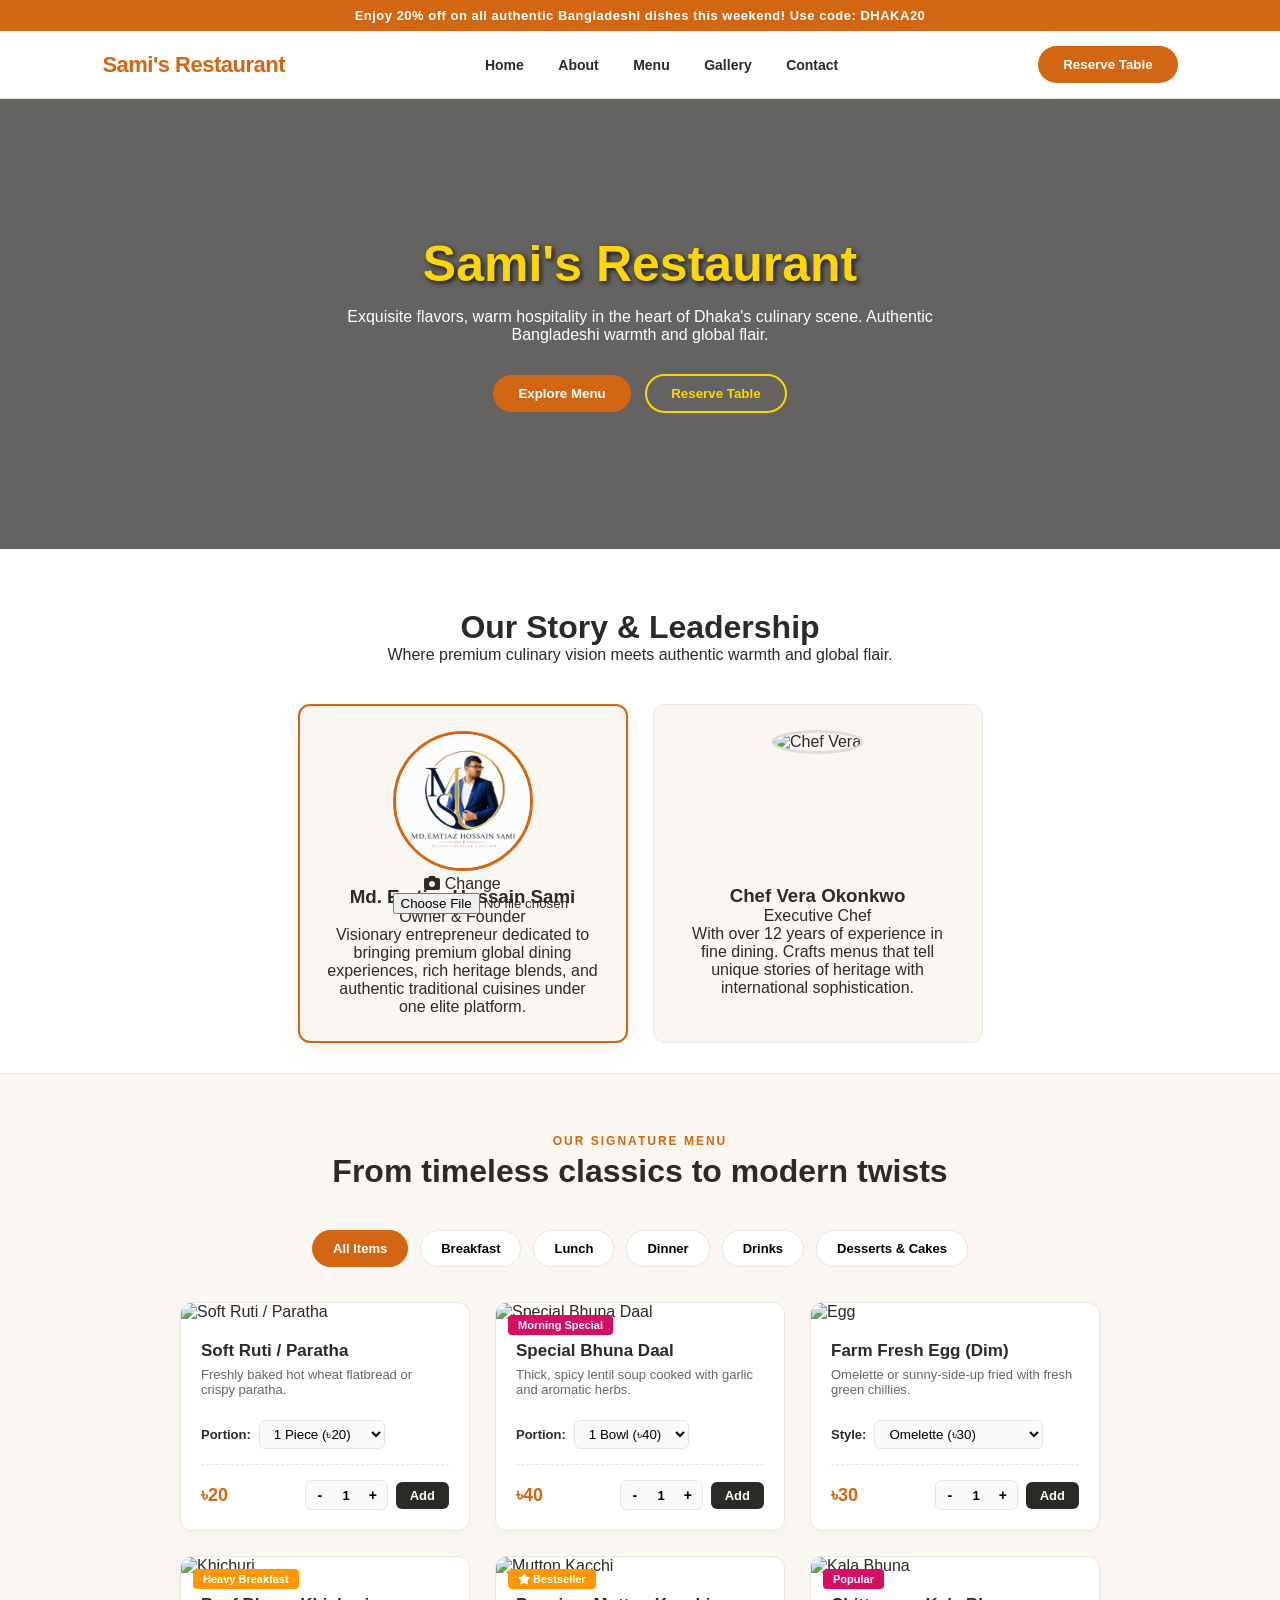
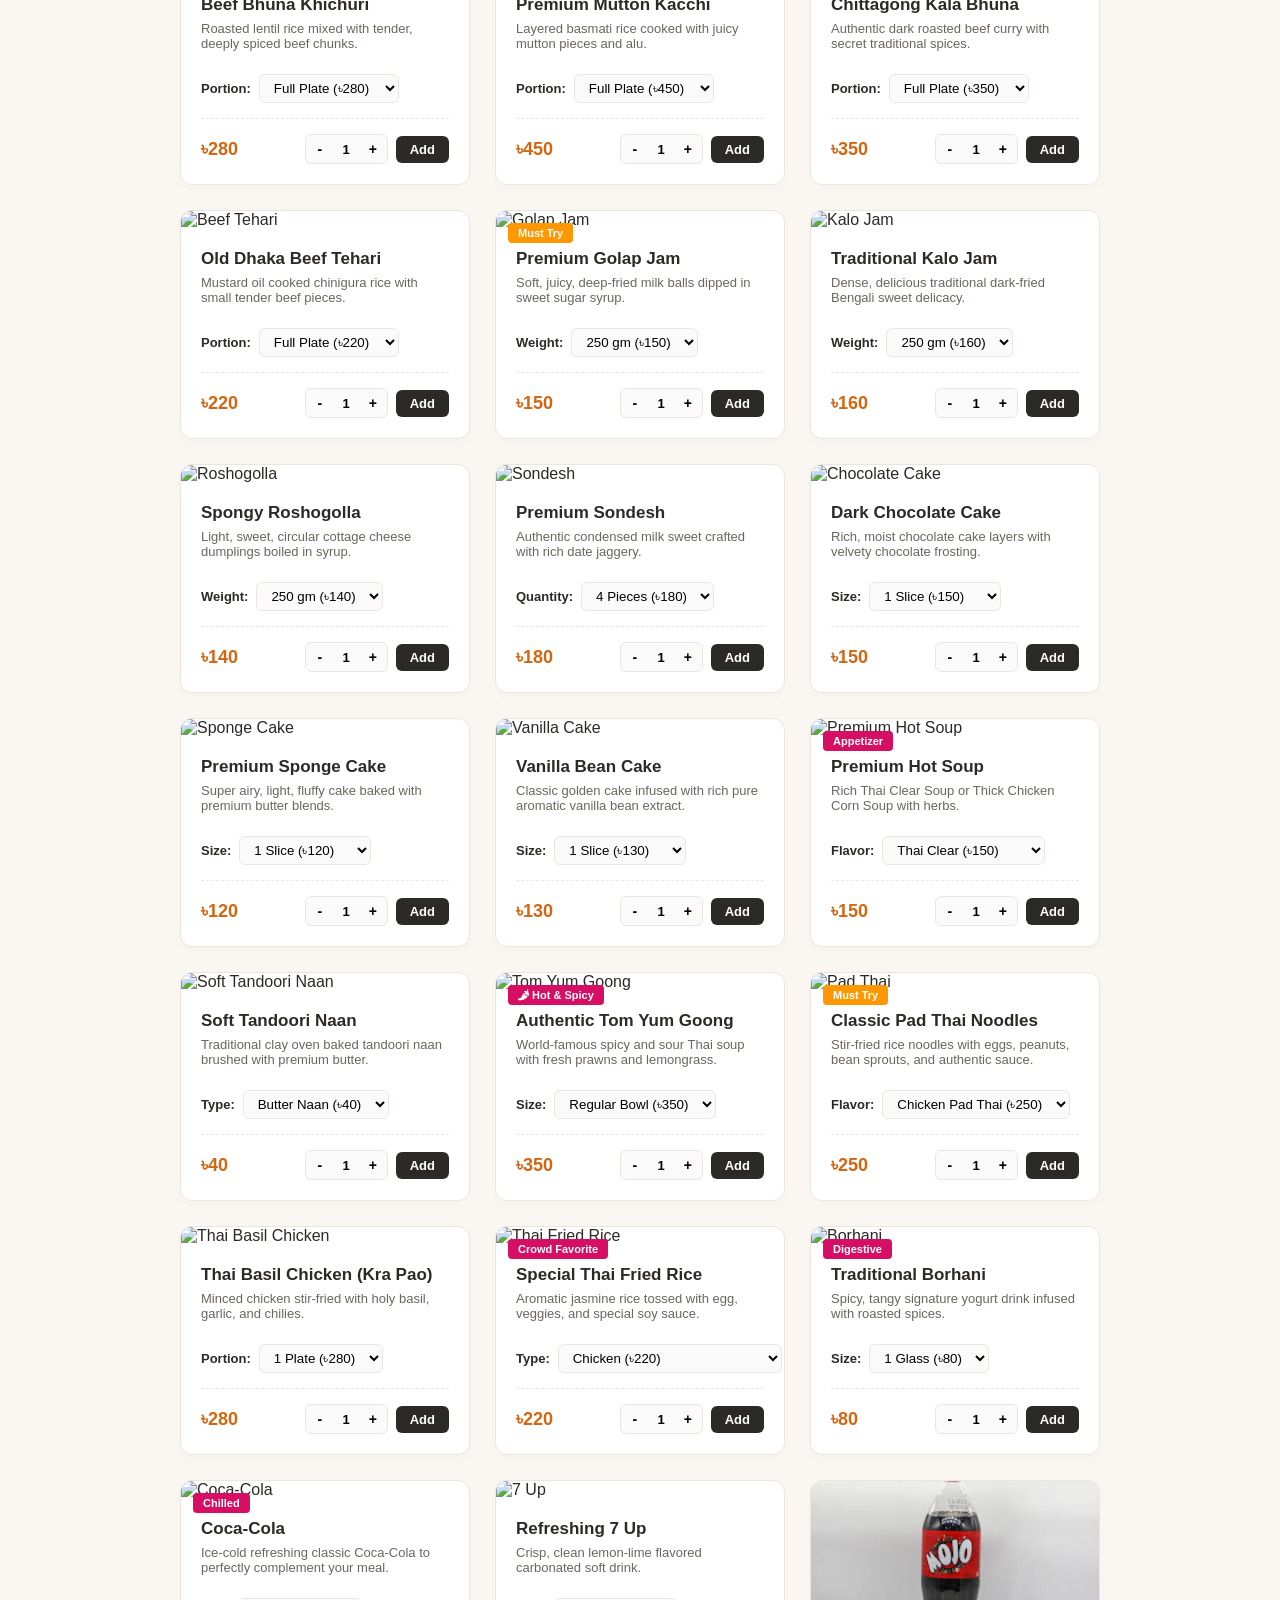
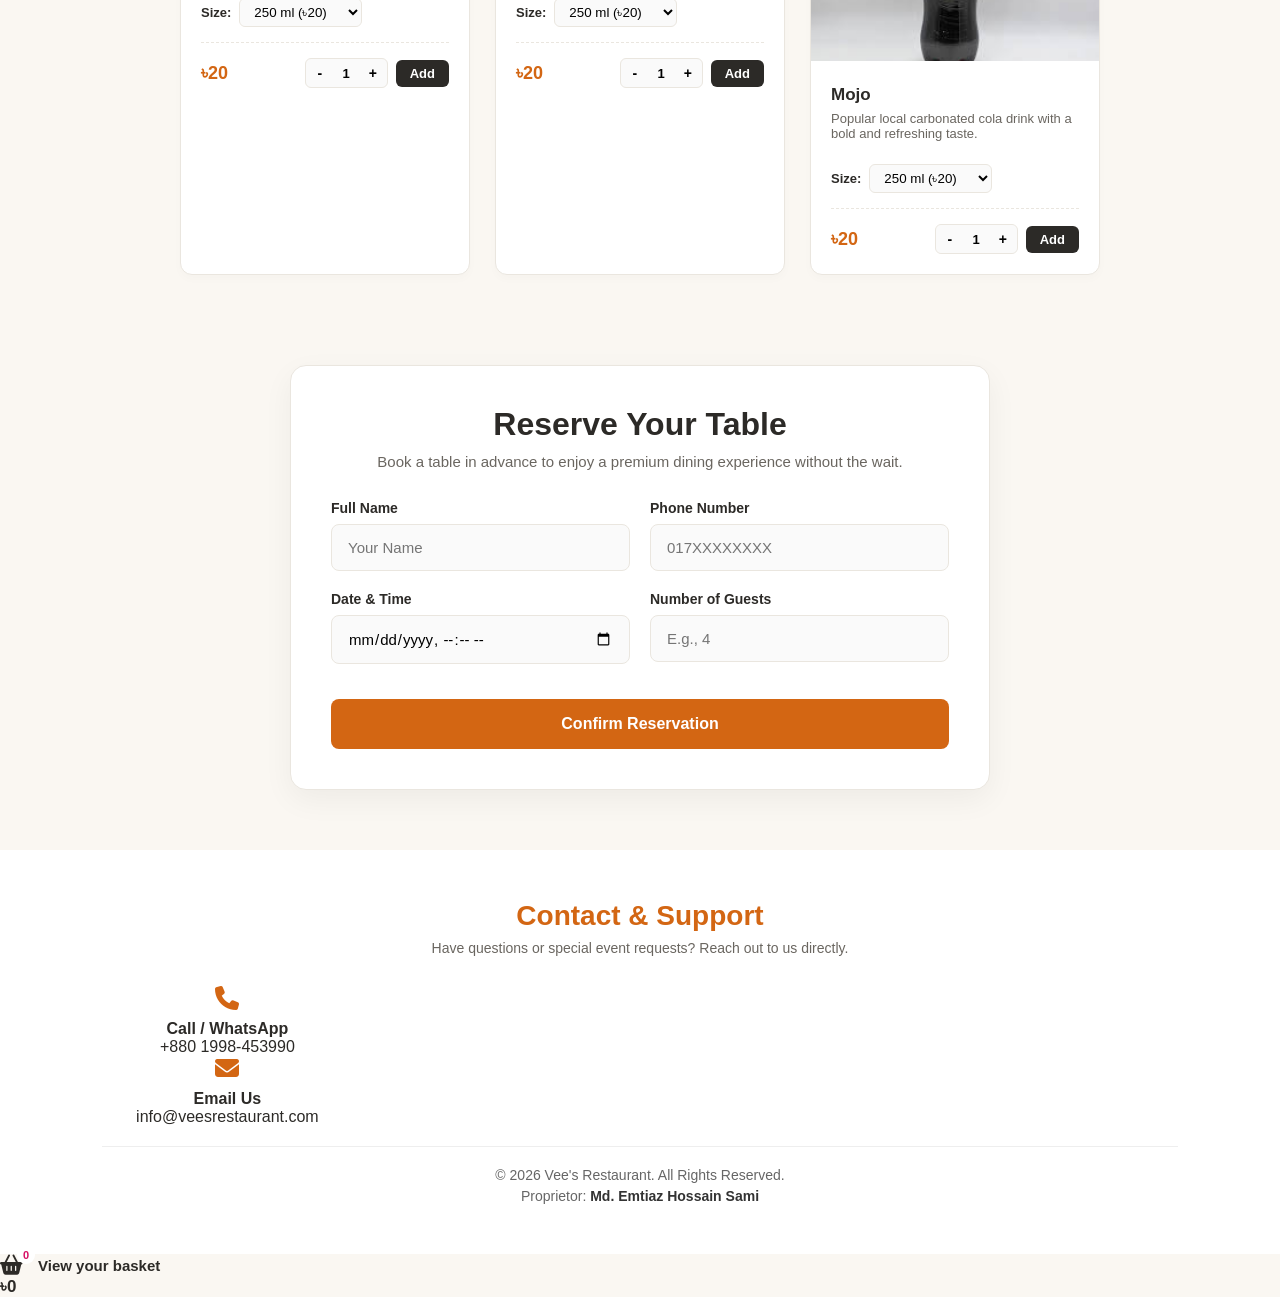
==== commit ab4e9b87: "Update index.html" ====
--- a/index.html
+++ b/index.html
@@ -503,7 +503,7 @@
 
             <div class="product-item-card lunch dinner">
                 <span class="badge-popular"><i class="fa-solid fa-pepper-hot"></i> Hot & Spicy</span>
-                <img src="https://images.unsplash.com/photo-1548946526-f69e2424cf45?auto=format&fit=crop&q=80&w=400" alt="Tom Yum Goong">
+                <img src="download (15).jpg" alt="Tom Yum Goong">
                 <div class="product-card-body">
                     <h3>Authentic Tom Yum Goong</h3>
                     <p>World-famous spicy and sour Thai soup with fresh prawns and lemongrass.</p>
--- a/style.css
+++ b/style.css
@@ -529,19 +529,31 @@
 
 .footer-grid-container {
     display: flex;
+    flex-direction: row; /* Poshaposhi rakhar jonno */
+    justify-content: center; /* Horizontally ekdom majhkane anbe */
+    align-items: center; /* Vertically center korbe */
+    gap: 60px; /* Duto item er majhkane shundor gap toiri korbe */
+    flex-wrap: wrap;
+    margin: 0 auto 30px auto; /* Container takeo majhkane anbe */
+    width: 100%;
+}
+
+.footer-contact-card {
+    display: flex;
+    flex-direction: column;
+    align-items: center; /* Icon ar text ekdom majhkane thakbe */
     justify-content: center;
-    gap: 40px;
-    flex-wrap: wrap;
-    margin-bottom: 30px;
-}
-
-.footer-contact-card {
-    display: flex;
-    flex-direction: column;
-    align-items: center;
+    text-align: center;
     min-width: 250px;
 }
 
+/* Mobile Screen er jonno jate venge na jay */
+@media (max-width: 600px) {
+    .footer-grid-container {
+        flex-direction: column; /* Mobile e upore niche hobe */
+        gap: 30px;
+    }
+}
 .footer-icon-circle {
     width: 45px;
     height: 45px;
@@ -630,3 +642,92 @@
     from { bottom: 30px; opacity: 1; }
     to { bottom: 0; opacity: 0; }
 }
+/* ================= Enhanced Reservation Box CSS ================= */
+.reservation-section-wrapper {
+    padding: 60px 8%;
+    background-color: var(--canvas-cream-bg); /* Apnar main background color */
+}
+
+.reservation-box-card {
+    max-width: 700px;
+    margin: 0 auto;
+    background: var(--surface-white); /* Apnar shada color */
+    padding: 40px;
+    border-radius: 16px;
+    box-shadow: 0 10px 30px rgba(0, 0, 0, 0.05); /* Soft premium shadow */
+    border: 1px solid var(--grid-border-color); /* Apnar border color */
+}
+
+.reservation-header {
+    text-align: center;
+    margin-bottom: 30px;
+}
+
+.reservation-header h2 {
+    color: var(--dark-charcoal);
+    font-size: 32px;
+    margin-bottom: 10px;
+}
+
+.reservation-header p {
+    color: var(--slate-muted);
+    font-size: 15px;
+}
+
+.form-grid {
+    display: grid;
+    grid-template-columns: 1fr 1fr;
+    gap: 20px;
+    margin-bottom: 25px;
+}
+
+.input-wrapper {
+    display: flex;
+    flex-direction: column;
+    text-align: left;
+}
+
+.input-wrapper label {
+    font-weight: 600;
+    margin-bottom: 8px;
+    color: var(--dark-charcoal);
+    font-size: 14px;
+}
+
+.input-wrapper input {
+    width: 100%;
+    padding: 14px 16px;
+    border: 1.5px solid var(--grid-border-color);
+    border-radius: 8px;
+    font-size: 15px;
+    font-family: inherit;
+    background-color: #fafafa;
+    transition: all 0.3s ease;
+}
+
+/* Typing korar shomoy orange color er border hobe */
+.input-wrapper input:focus {
+    outline: none;
+    border-color: var(--brand-orange-accent);
+    background-color: var(--surface-white);
+    box-shadow: 0 0 0 3px rgba(211, 102, 19, 0.15); /* Orange shadow */
+}
+
+/* Button ke ektu boro ar chawra korar jonno */
+.btn-full-width {
+    width: 100%;
+    padding: 16px;
+    font-size: 16px;
+    border-radius: 8px;
+    margin-top: 10px;
+}
+
+/* Mobile Screen e 1 column hobe */
+@media (max-width: 600px) {
+    .form-grid {
+        grid-template-columns: 1fr;
+    }
+    .reservation-box-card {
+        padding: 25px;
+    }
+}
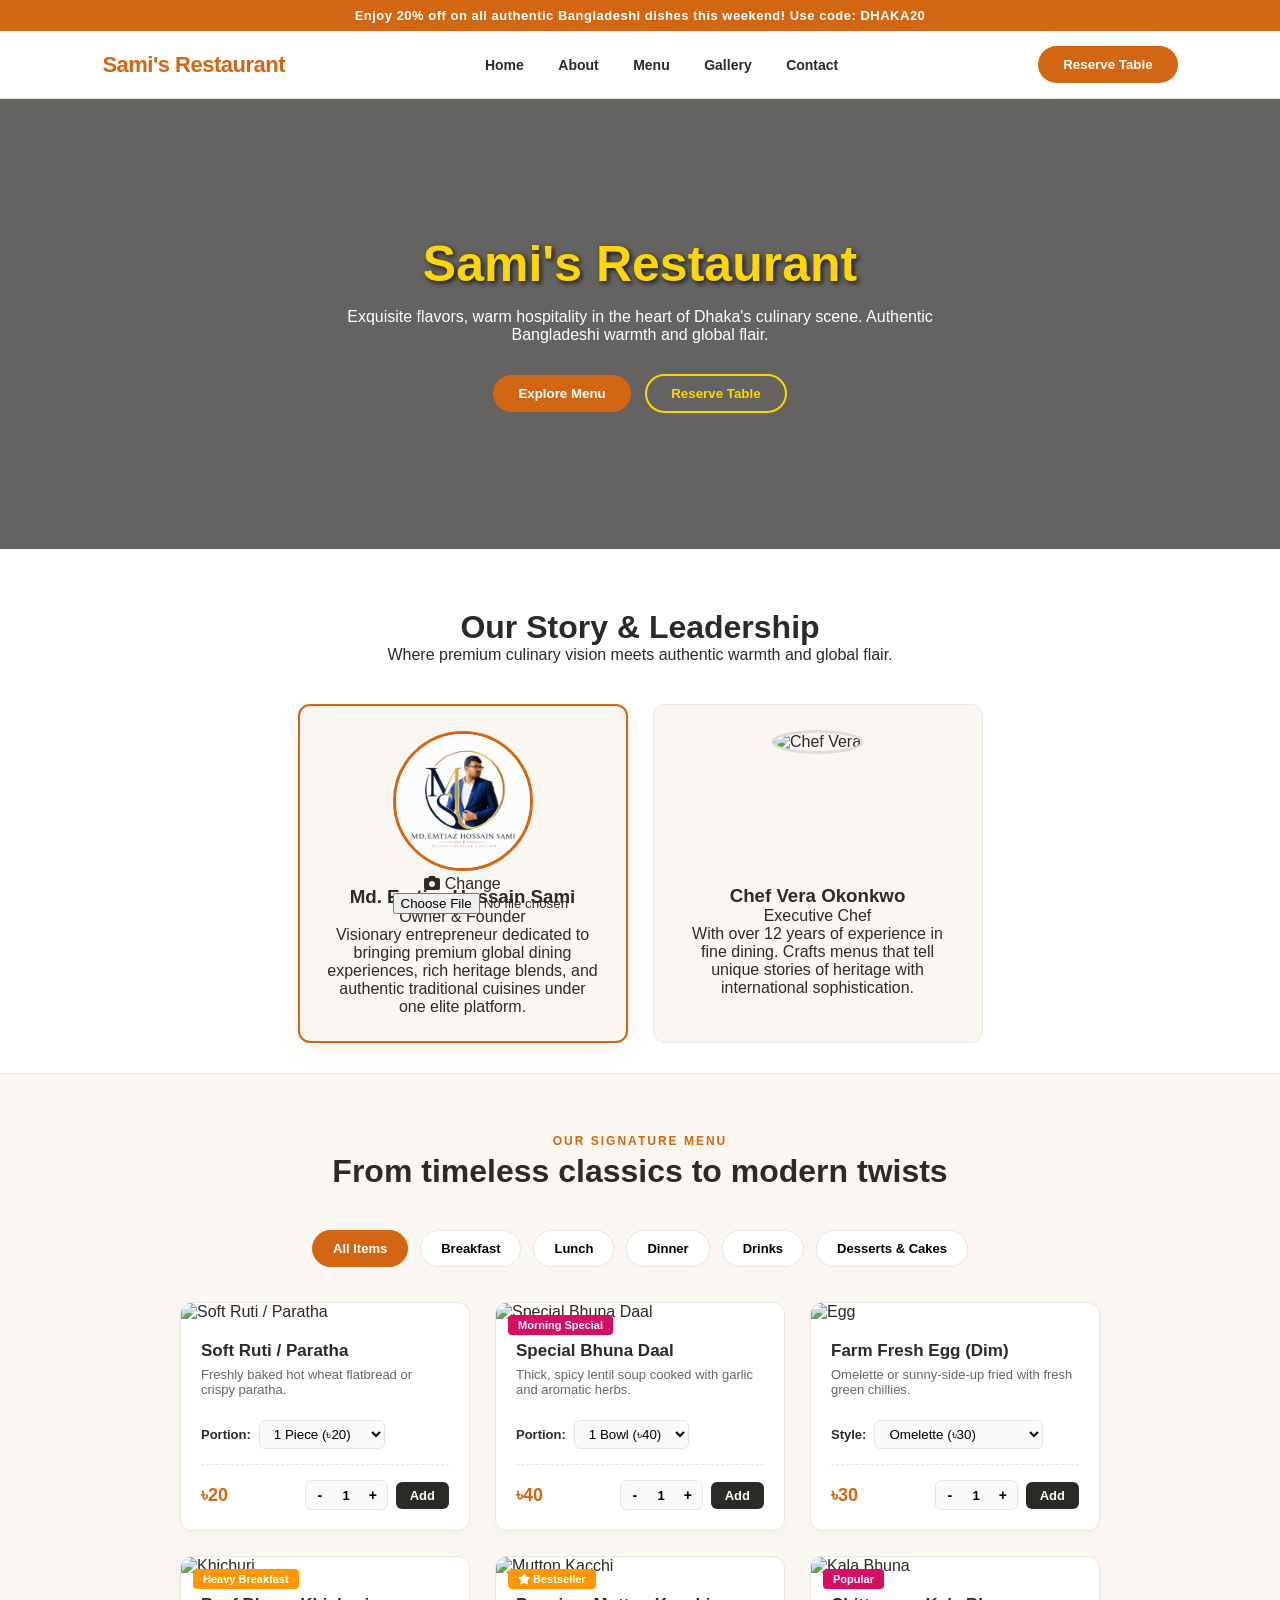
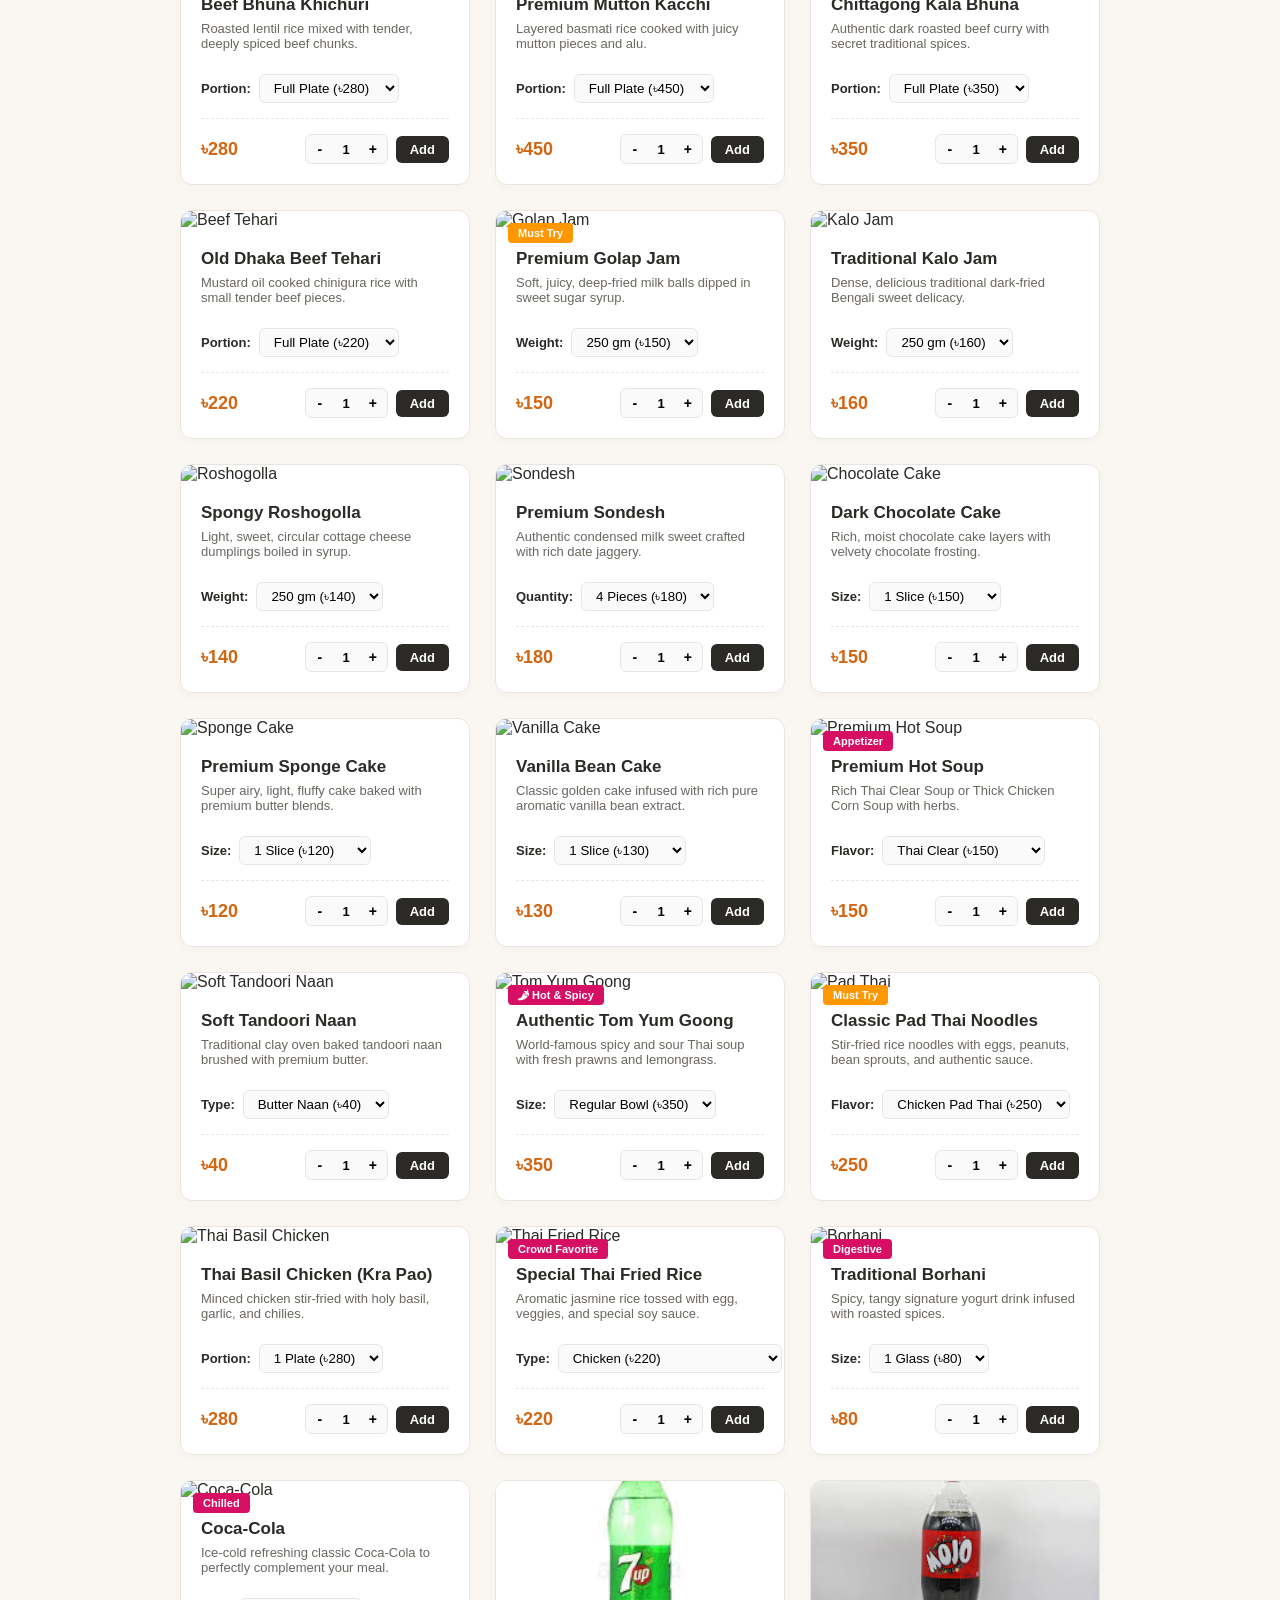
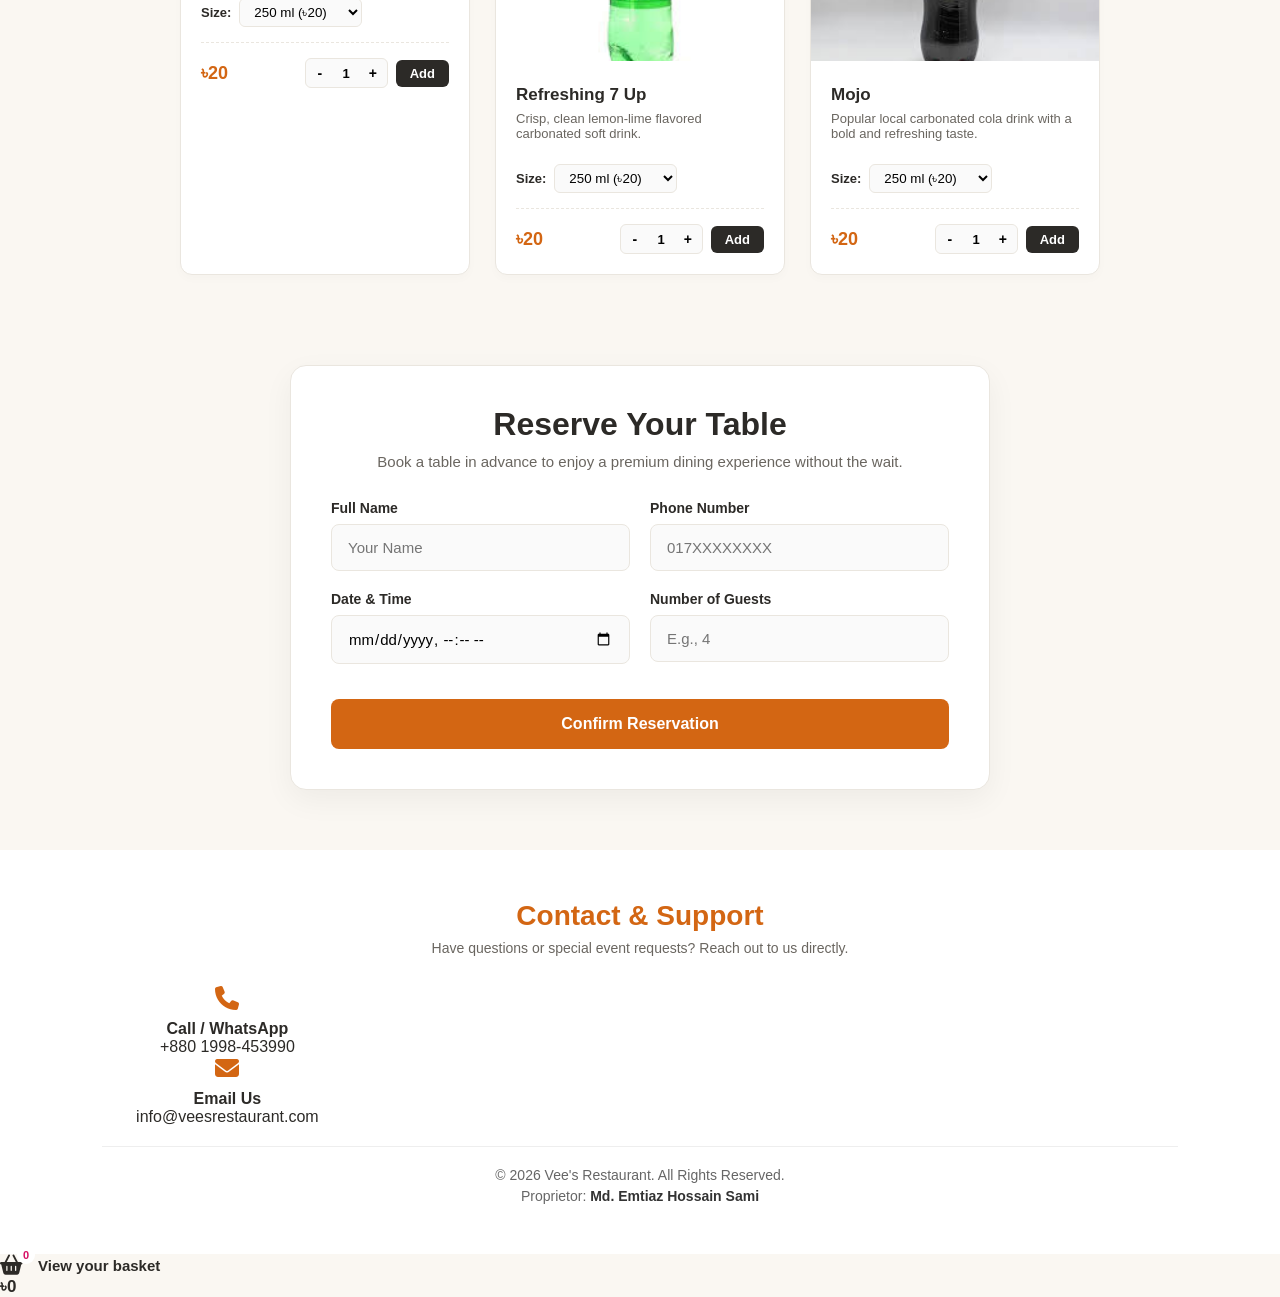
==== commit c33cb229: "Update index.html" ====
--- a/index.html
+++ b/index.html
@@ -665,7 +665,7 @@
             </div>
 
             <div class="product-item-card drinks lunch dinner">
-                <img src="https://images.unsplash.com/photo-1625772299848-391b6a87d7b3?auto=format&fit=crop&q=80&w=400" alt="7 Up">
+                <img src="7up.jpg" alt="7 Up">
                 <div class="product-card-body">
                     <h3>Refreshing 7 Up</h3>
                     <p>Crisp, clean lemon-lime flavored carbonated soft drink.</p>
--- a/style.css
+++ b/style.css
@@ -22,7 +22,6 @@
     scroll-behavior: smooth;
 }
 
-/* Promo Banner */
 .promo-discount-bar {
     background-color: var(--brand-orange-accent);
     color: white;
@@ -33,7 +32,6 @@
     letter-spacing: 0.5px;
 }
 
-/* Sticky Header Layout */
 header {
     background: var(--surface-white);
     display: flex;
@@ -81,7 +79,6 @@
     background-color: var(--brand-orange-hover);
 }
 
-/* Hero Viewport Section */
 .hero-viewport {
     background: linear-gradient(rgba(0,0,0,0.6), rgba(0,0,0,0.6)), url('https://images.unsplash.com/photo-1517248135467-4c7edcad34c4?auto=format&fit=crop&q=80&w=1200') no-repeat center center/cover;
     height: 50vh;
@@ -122,7 +119,6 @@
     color: #000;
 }
 
-/* Section Layout Base */
 section {
     padding: 60px 8% 30px;
 }
@@ -146,7 +142,6 @@
     font-weight: 600;
 }
 
-/* Leadership Story Profiles */
 .about-story-section {
     background-color: var(--surface-white);
     border-bottom: 1px solid var(--grid-border-color);
@@ -193,7 +188,6 @@
     border-color: #ddd;
 }
 
-/* Menu Custom Filter Bar */
 .menu-filter-bar {
     display: flex;
     justify-content: center;
@@ -219,7 +213,6 @@
     border-color: var(--brand-orange-accent);
 }
 
-/* Products Cards Grid Setup */
 .menu-products-container {
     display: flex;
     flex-wrap: wrap;
@@ -283,7 +276,6 @@
     font-size: 18px;
 }
 
-/* Badges Accent Placement */
 .badge-popular {
     position: absolute;
     top: 12px;
@@ -301,7 +293,6 @@
     background-color: #ff9800;
 }
 
-/* Quantity Selection Controllers Configuration */
 .product-price-action {
     display: flex;
     justify-content: space-between;
@@ -365,7 +356,6 @@
     background-color: var(--brand-orange-accent);
 }
 
-/* Bottom Floating Bar Layout */
 .floating-basket-bar {
     position: fixed;
     bottom: 20px;
@@ -427,7 +417,6 @@
     font-size: 17px;
 }
 
-/* Modals Core Architecture System Frame */
 .system-modal-backdrop {
     display: none;
     position: fixed;
@@ -451,6 +440,28 @@
     position: relative;
     max-height: 90vh;
     overflow-y: auto;
+    display: flex;
+    flex-direction: column;
+    align-items: center;
+    justify-content: center;
+    text-align: center;
+}
+
+.modal-card-container h2,
+.modal-card-container h3,
+.modal-card-container p {
+    text-align: center !important;
+    width: 100%;
+    margin-left: auto;
+    margin-right: auto;
+}
+
+.modal-card-container form {
+    width: 100%;
+    display: flex;
+    flex-direction: column;
+    align-items: center;
+    justify-content: center;
 }
 
 .modal-dismiss-trigger {
@@ -460,15 +471,16 @@
     font-size: 28px;
     cursor: pointer;
     color: #bbb;
-}
-
-/* Inner Summary Box Checkout Look */
+    z-index: 10;
+}
+
 .checkout-summary-box {
     background: #fff5f7;
     border: 1px dashed #d70f64;
     padding: 15px;
     border-radius: 8px;
     margin-bottom: 20px;
+    width: 100%;
 }
 
 .summary-item-row {
@@ -483,11 +495,13 @@
     border-top: 1px solid #ddd;
     padding-top: 10px;
     margin-top: 10px;
+    width: 100%;
 }
 
 .input-form-field {
     margin-bottom: 15px;
-    text-align: left;
+    text-align: center;
+    width: 100%;
 }
 
 .input-form-field label {
@@ -495,6 +509,7 @@
     font-size: 13px;
     font-weight: 600;
     margin-bottom: 5px;
+    text-align: center; 
 }
 
 .input-form-field input, .input-form-field textarea, .input-form-field select {
@@ -504,6 +519,7 @@
     border-radius: 6px;
     font-size: 14px;
     outline: none;
+    text-align: center; 
 }
 
 .btn-checkout-confirm {
@@ -519,41 +535,111 @@
     margin-top: 10px;
 }
 
-/* Attractive Centered Footer Base Styling Specs */
+.reservation-section-wrapper {
+    padding: 60px 8%;
+    background-color: var(--canvas-cream-bg); 
+}
+
+.reservation-box-card {
+    max-width: 700px;
+    margin: 0 auto;
+    background: var(--surface-white); 
+    padding: 40px;
+    border-radius: 16px;
+    box-shadow: 0 10px 30px rgba(0, 0, 0, 0.05); 
+    border: 1px solid var(--grid-border-color); 
+}
+
+.reservation-header {
+    text-align: center;
+    margin-bottom: 30px;
+}
+
+.reservation-header h2 {
+    color: var(--dark-charcoal);
+    font-size: 32px;
+    margin-bottom: 10px;
+}
+
+.reservation-header p {
+    color: var(--slate-muted);
+    font-size: 15px;
+}
+
+.form-grid {
+    display: grid;
+    grid-template-columns: 1fr 1fr;
+    gap: 20px;
+    margin-bottom: 25px;
+}
+
+.input-wrapper {
+    display: flex;
+    flex-direction: column;
+    text-align: left;
+}
+
+.input-wrapper label {
+    font-weight: 600;
+    margin-bottom: 8px;
+    color: var(--dark-charcoal);
+    font-size: 14px;
+}
+
+.input-wrapper input {
+    width: 100%;
+    padding: 14px 16px;
+    border: 1.5px solid var(--grid-border-color);
+    border-radius: 8px;
+    font-size: 15px;
+    font-family: inherit;
+    background-color: #fafafa;
+    transition: all 0.3s ease;
+}
+
+.input-wrapper input:focus {
+    outline: none;
+    border-color: var(--brand-orange-accent);
+    background-color: var(--surface-white);
+    box-shadow: 0 0 0 3px rgba(211, 102, 19, 0.15); 
+}
+
+.btn-full-width {
+    width: 100%;
+    padding: 16px;
+    font-size: 16px;
+    border-radius: 8px;
+    margin-top: 10px;
+}
+
 .premium-centered-footer {
-    background-color: #faf7f2;
+    background-color: var(--canvas-cream-bg);
     padding: 50px 8% 40px;
     border-top: 1px solid var(--grid-border-color);
+    display: flex;
+    flex-direction: column;
+    align-items: center; 
     text-align: center;
 }
 
 .footer-grid-container {
     display: flex;
-    flex-direction: row; /* Poshaposhi rakhar jonno */
-    justify-content: center; /* Horizontally ekdom majhkane anbe */
-    align-items: center; /* Vertically center korbe */
-    gap: 60px; /* Duto item er majhkane shundor gap toiri korbe */
+    justify-content: center;
+    align-items: center;
+    gap: 40px;
     flex-wrap: wrap;
-    margin: 0 auto 30px auto; /* Container takeo majhkane anbe */
-    width: 100%;
+    width: 100%;
+    margin: 0 auto 30px auto; 
 }
 
 .footer-contact-card {
     display: flex;
     flex-direction: column;
-    align-items: center; /* Icon ar text ekdom majhkane thakbe */
-    justify-content: center;
-    text-align: center;
+    align-items: center;
+    justify-content: center;
     min-width: 250px;
 }
 
-/* Mobile Screen er jonno jate venge na jay */
-@media (max-width: 600px) {
-    .footer-grid-container {
-        flex-direction: column; /* Mobile e upore niche hobe */
-        gap: 30px;
-    }
-}
 .footer-icon-circle {
     width: 45px;
     height: 45px;
@@ -585,14 +671,15 @@
     max-width: 600px;
     height: 1px;
     background-color: var(--grid-border-color);
-    margin: 0 auto 25px;
+    margin: 0 auto 25px auto; 
 }
 
 .footer-copyright-block {
     display: flex;
     flex-direction: column;
     align-items: center;
-    gap: 6px;
+    text-align: center;
+    width: 100%;
 }
 
 .copyright-text {
@@ -603,6 +690,7 @@
 .proprietor-tag {
     font-size: 14px;
     color: var(--slate-muted);
+    margin-top: 5px;
 }
 
 .proprietor-tag span {
@@ -610,7 +698,6 @@
     color: var(--dark-charcoal);
 }
 
-/* Toast Engine Styling Trigger */
 #toast-notification {
     visibility: hidden;
     min-width: 280px;
@@ -642,87 +729,7 @@
     from { bottom: 30px; opacity: 1; }
     to { bottom: 0; opacity: 0; }
 }
-/* ================= Enhanced Reservation Box CSS ================= */
-.reservation-section-wrapper {
-    padding: 60px 8%;
-    background-color: var(--canvas-cream-bg); /* Apnar main background color */
-}
-
-.reservation-box-card {
-    max-width: 700px;
-    margin: 0 auto;
-    background: var(--surface-white); /* Apnar shada color */
-    padding: 40px;
-    border-radius: 16px;
-    box-shadow: 0 10px 30px rgba(0, 0, 0, 0.05); /* Soft premium shadow */
-    border: 1px solid var(--grid-border-color); /* Apnar border color */
-}
-
-.reservation-header {
-    text-align: center;
-    margin-bottom: 30px;
-}
-
-.reservation-header h2 {
-    color: var(--dark-charcoal);
-    font-size: 32px;
-    margin-bottom: 10px;
-}
-
-.reservation-header p {
-    color: var(--slate-muted);
-    font-size: 15px;
-}
-
-.form-grid {
-    display: grid;
-    grid-template-columns: 1fr 1fr;
-    gap: 20px;
-    margin-bottom: 25px;
-}
-
-.input-wrapper {
-    display: flex;
-    flex-direction: column;
-    text-align: left;
-}
-
-.input-wrapper label {
-    font-weight: 600;
-    margin-bottom: 8px;
-    color: var(--dark-charcoal);
-    font-size: 14px;
-}
-
-.input-wrapper input {
-    width: 100%;
-    padding: 14px 16px;
-    border: 1.5px solid var(--grid-border-color);
-    border-radius: 8px;
-    font-size: 15px;
-    font-family: inherit;
-    background-color: #fafafa;
-    transition: all 0.3s ease;
-}
-
-/* Typing korar shomoy orange color er border hobe */
-.input-wrapper input:focus {
-    outline: none;
-    border-color: var(--brand-orange-accent);
-    background-color: var(--surface-white);
-    box-shadow: 0 0 0 3px rgba(211, 102, 19, 0.15); /* Orange shadow */
-}
-
-/* Button ke ektu boro ar chawra korar jonno */
-.btn-full-width {
-    width: 100%;
-    padding: 16px;
-    font-size: 16px;
-    border-radius: 8px;
-    margin-top: 10px;
-}
-
-/* Mobile Screen e 1 column hobe */
+
 @media (max-width: 600px) {
     .form-grid {
         grid-template-columns: 1fr;
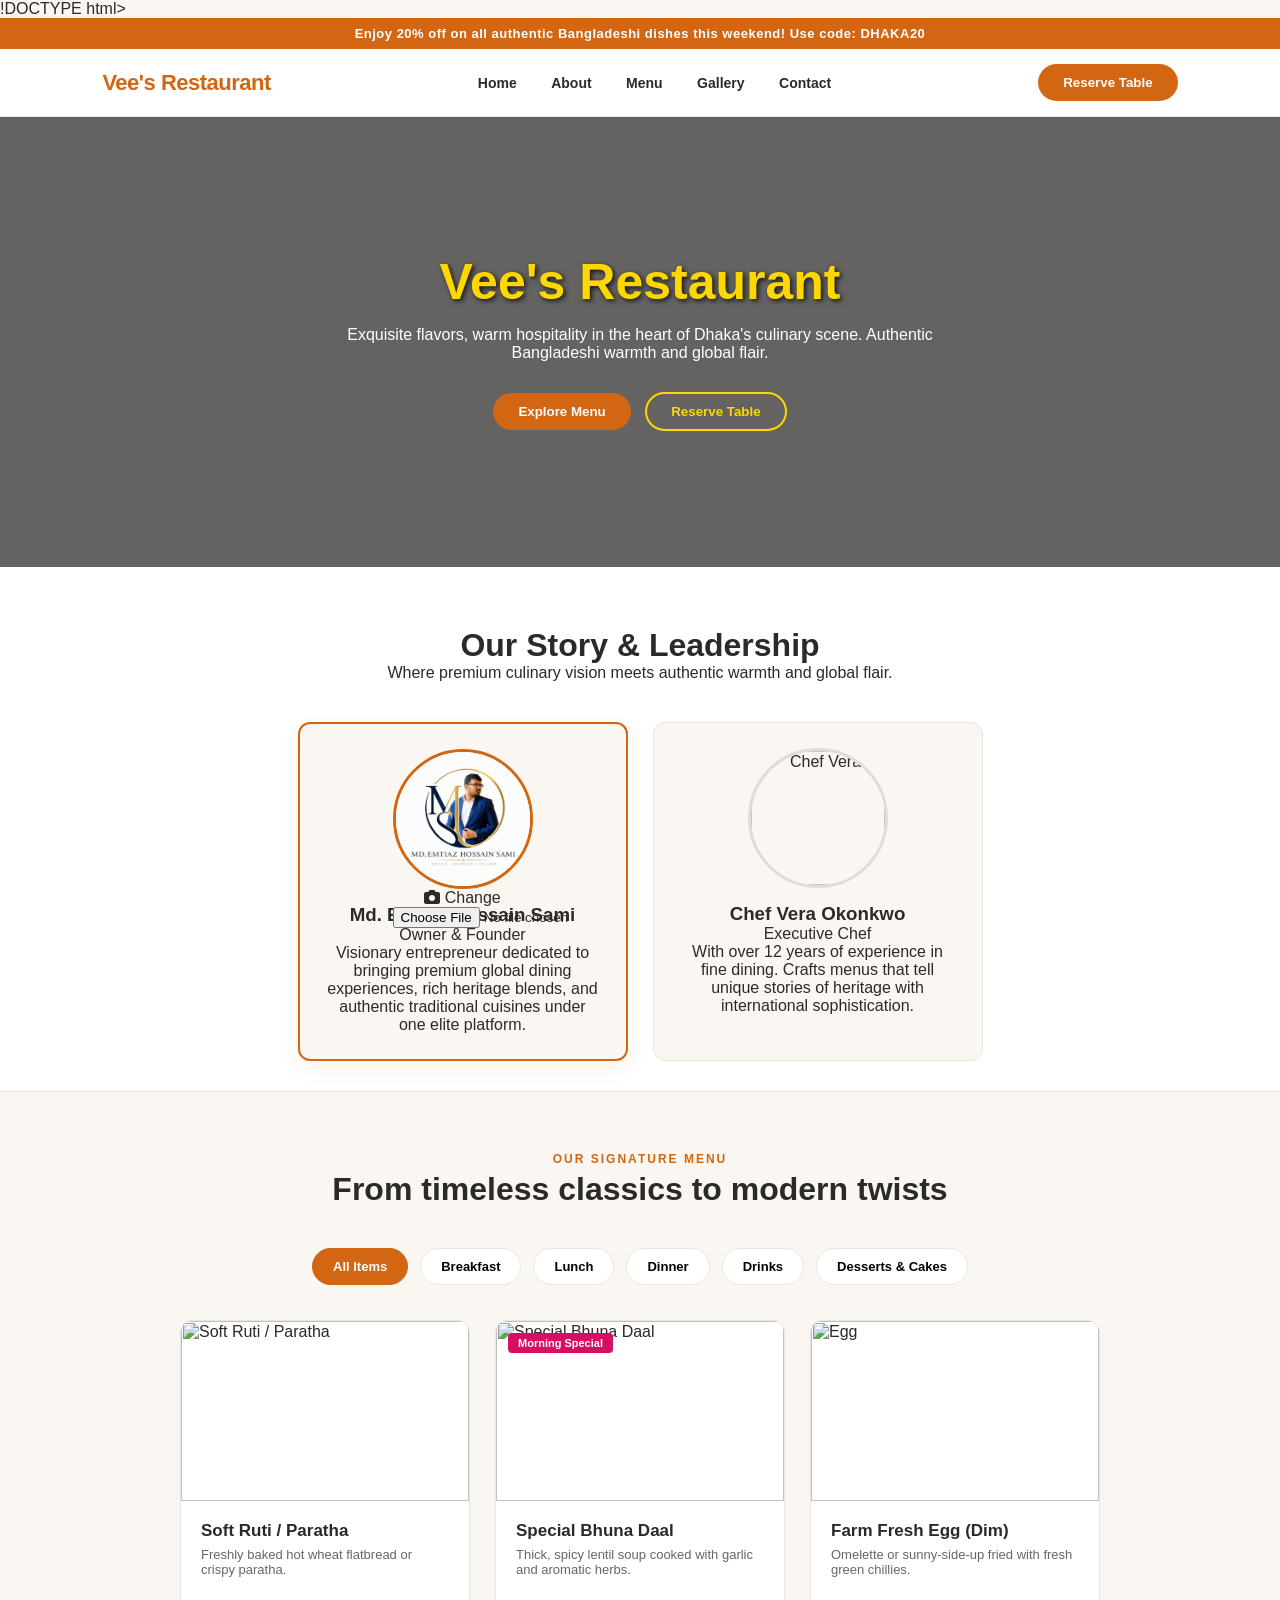
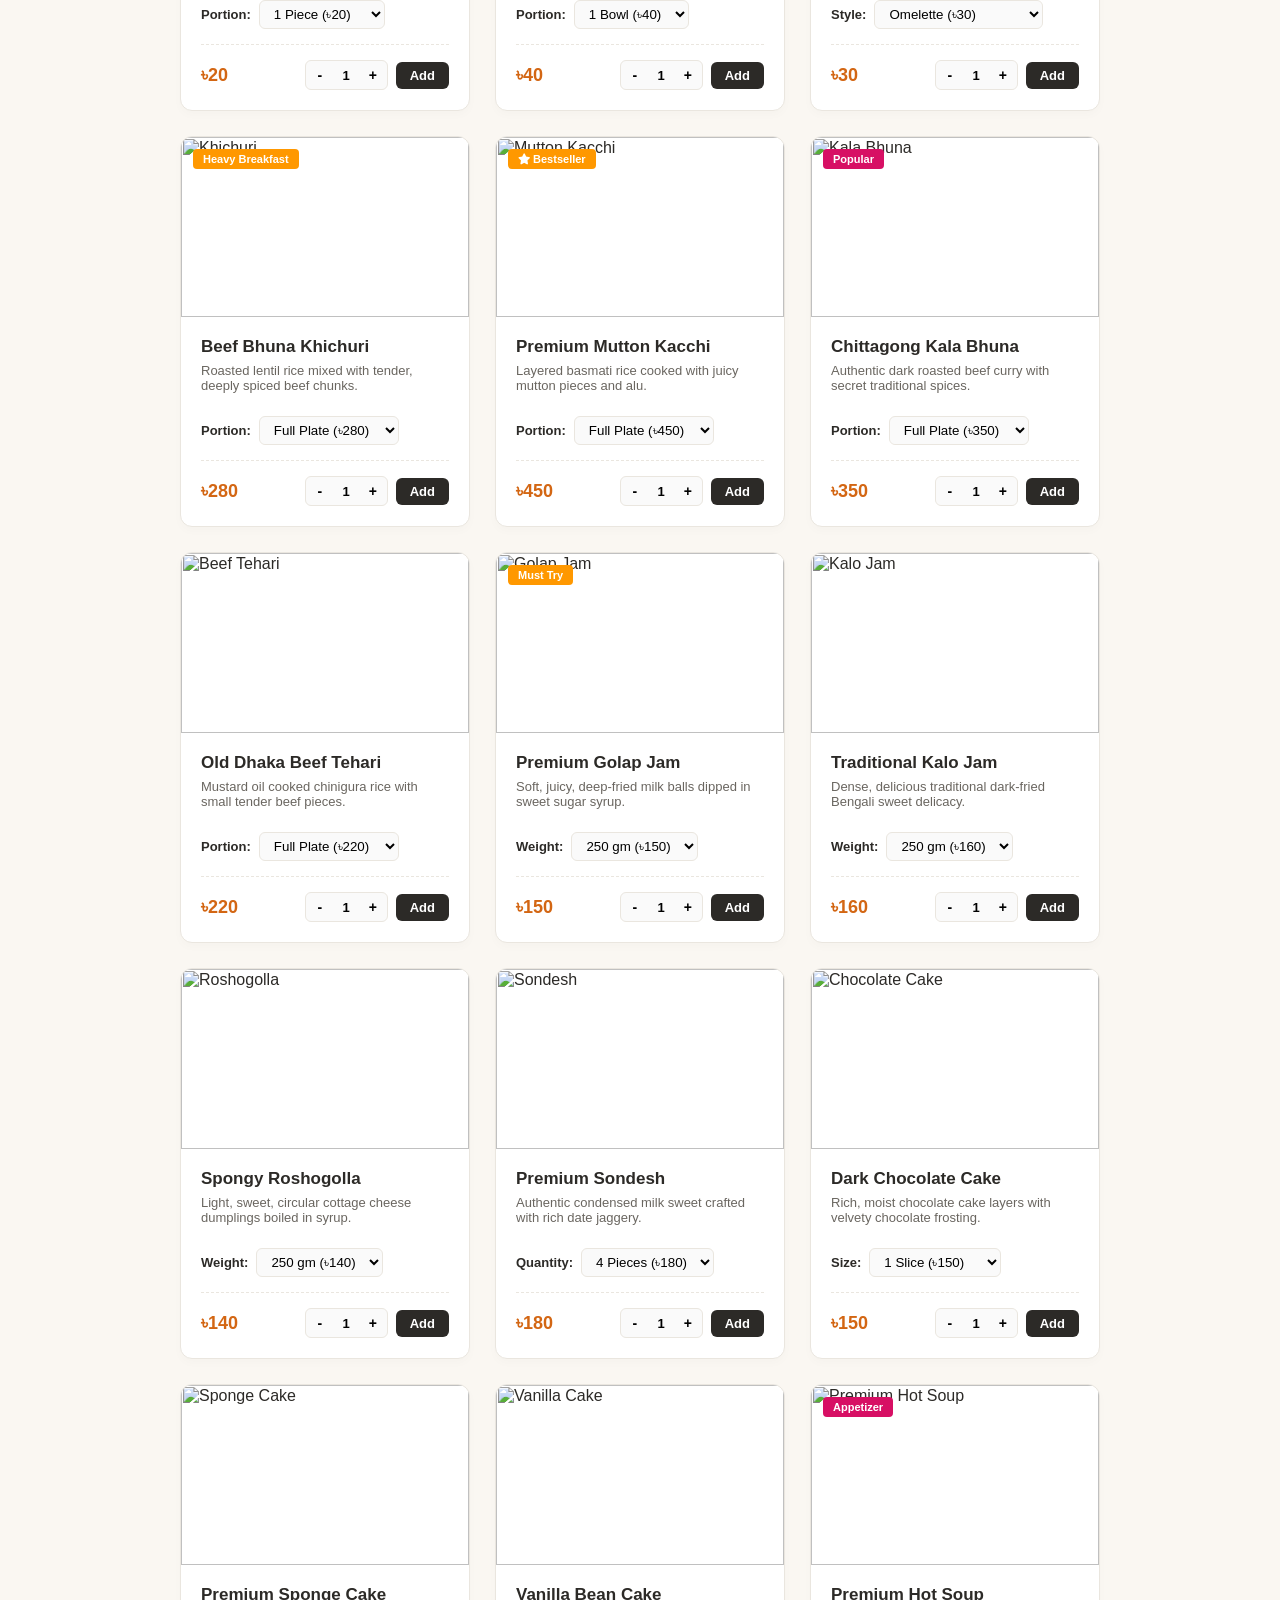
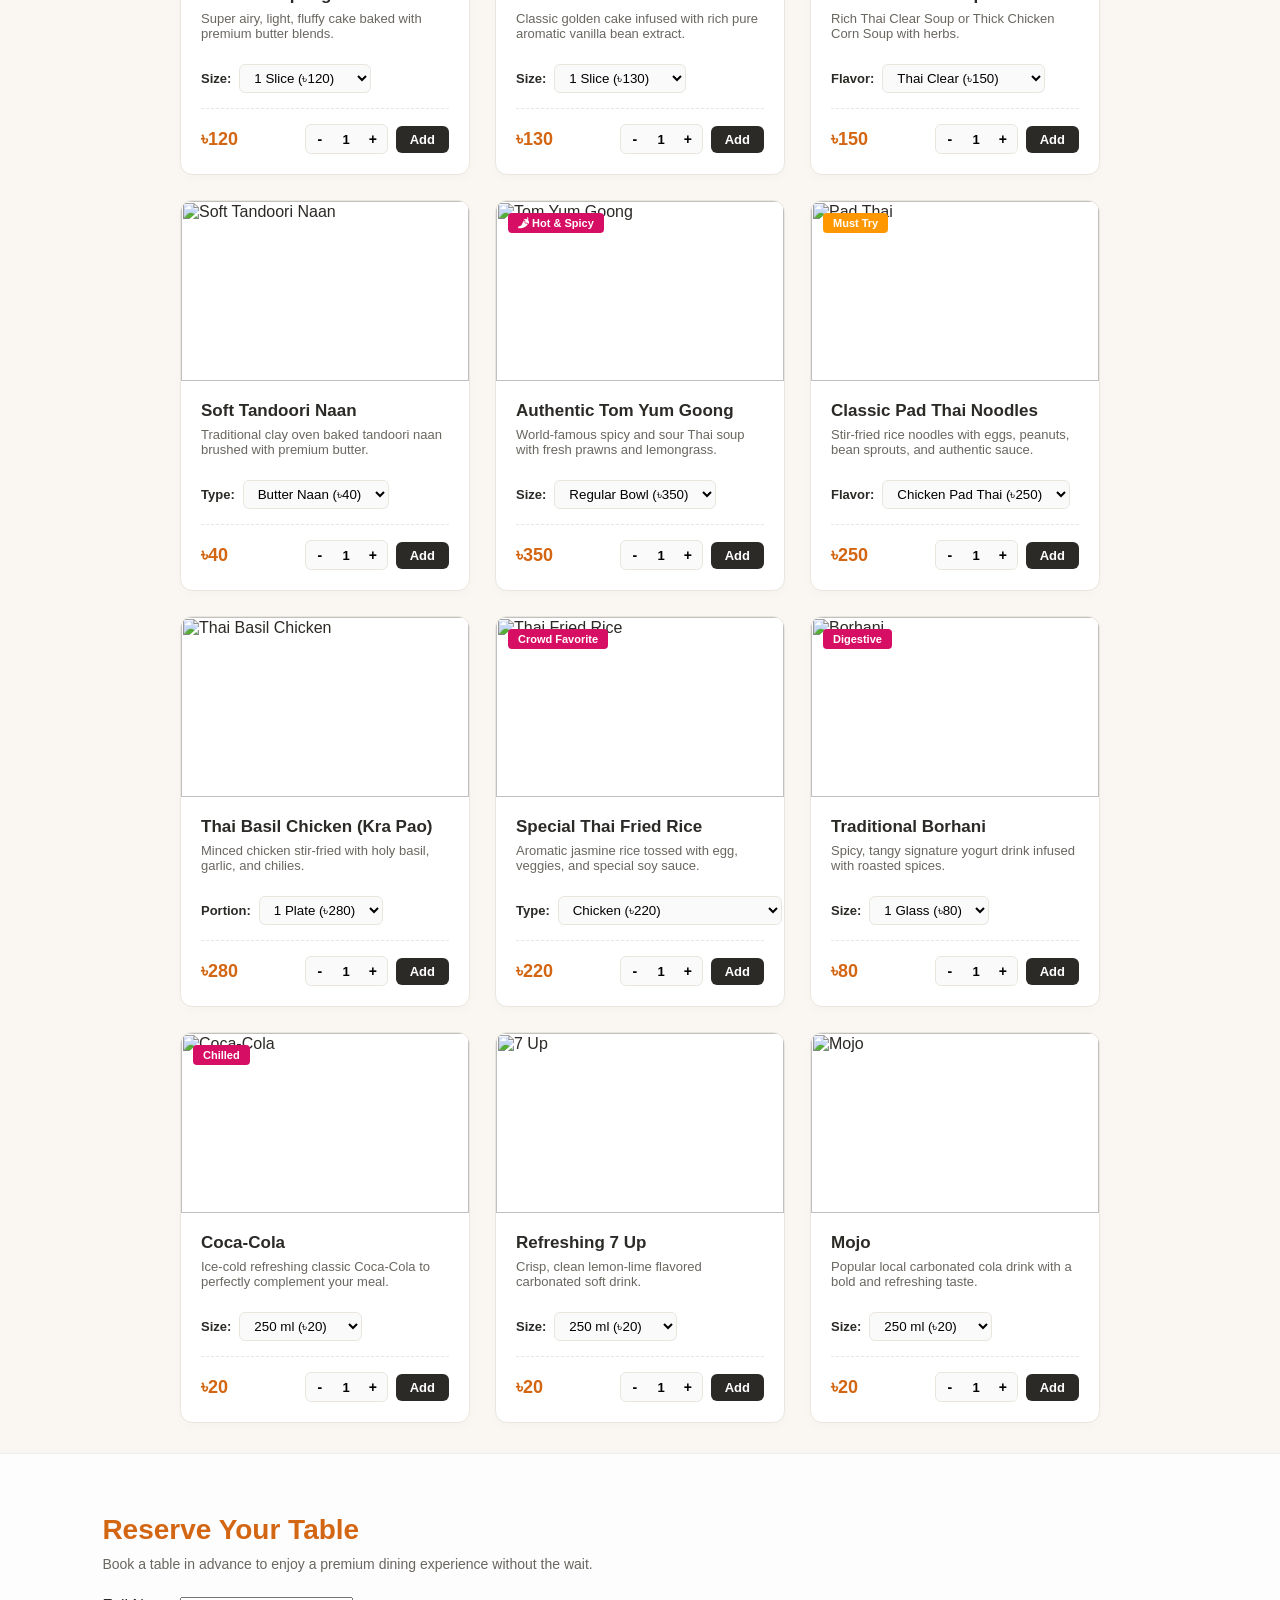
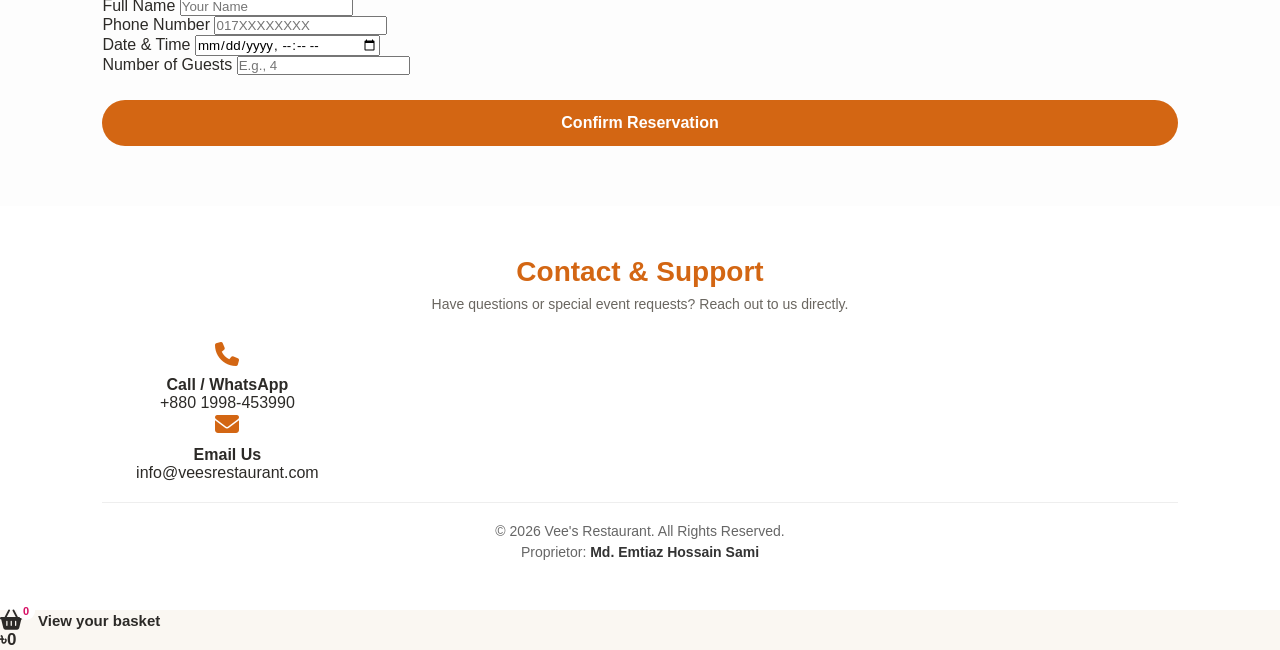
==== commit 9b62dc6c: "Update index.html" ====
--- a/index.html
+++ b/index.html
@@ -1,9 +1,9 @@
-<!DOCTYPE html>
+!DOCTYPE html>
 <html lang="en">
 <head>
     <meta charset="UTF-8">
     <meta name="viewport" content="width=device-width, initial-scale=1.0">
-    <title>Sami's Restaurant | Premium Dining</title>
+    <title>Vee's Restaurant | Premium Dining</title>
     <link rel="stylesheet" href="https://cdnjs.cloudflare.com/ajax/libs/font-awesome/6.4.0/css/all.min.css">
     <link rel="stylesheet" href="style.css">
 </head>
@@ -13,7 +13,7 @@
     </div>
     
     <header>
-        <div class="logo">Sami's Restaurant</div>
+        <div class="logo">Vee's Restaurant</div>
         <nav>
             <a href="#home">Home</a>
             <a href="#about">About</a>
@@ -26,7 +26,7 @@
 
     <section id="home" class="hero-viewport" style="padding: 0;">
         <div class="hero-overlay-content">
-            <h1>Sami's Restaurant</h1>
+            <h1>Vee's Restaurant</h1>
             <p>Exquisite flavors, warm hospitality in the heart of Dhaka's culinary scene. Authentic Bangladeshi warmth and global flair.</p>
             <div class="hero-action-btns">
                 <button class="btn-primary" onclick="window.location.href='#menu'">Explore Menu</button>
@@ -503,7 +503,7 @@
 
             <div class="product-item-card lunch dinner">
                 <span class="badge-popular"><i class="fa-solid fa-pepper-hot"></i> Hot & Spicy</span>
-                <img src="download (15).jpg" alt="Tom Yum Goong">
+                <img src="https://images.unsplash.com/photo-1548946526-f69e2424cf45?auto=format&fit=crop&q=80&w=400" alt="Tom Yum Goong">
                 <div class="product-card-body">
                     <h3>Authentic Tom Yum Goong</h3>
                     <p>World-famous spicy and sour Thai soup with fresh prawns and lemongrass.</p>
@@ -665,7 +665,7 @@
             </div>
 
             <div class="product-item-card drinks lunch dinner">
-                <img src="7up.jpg" alt="7 Up">
+                <img src="https://images.unsplash.com/photo-1625772299848-391b6a87d7b3?auto=format&fit=crop&q=80&w=400" alt="7 Up">
                 <div class="product-card-body">
                     <h3>Refreshing 7 Up</h3>
                     <p>Crisp, clean lemon-lime flavored carbonated soft drink.</p>
@@ -694,7 +694,7 @@
             </div>
 
             <div class="product-item-card drinks lunch dinner">
-                <img src="mojo.jpg" alt="Mojo">
+                <img src="https://images.unsplash.com/photo-1622543925917-763c34d1a86e?auto=format&fit=crop&q=80&w=400" alt="Mojo">
                 <div class="product-card-body">
                     <h3>Mojo</h3>
                     <p>Popular local carbonated cola drink with a bold and refreshing taste.</p>
@@ -725,36 +725,34 @@
         </div>
     </section>
 
-   <section id="reservation-section" class="reservation-section-wrapper">
-    <div class="reservation-box-card">
-        <div class="reservation-header">
-            <h2>Reserve Your Table</h2>
-            <p>Book a table in advance to enjoy a premium dining experience without the wait.</p>
-        </div>
-        
-        <form class="reservation-form" onsubmit="event.preventDefault(); alert('Reservation confirmed!'); this.reset();">
-            <div class="form-grid">
-                <div class="input-wrapper">
-                    <label>Full Name</label>
-                    <input type="text" required placeholder="Your Name">
-                </div>
-                <div class="input-wrapper">
-                    <label>Phone Number</label>
-                    <input type="tel" required placeholder="017XXXXXXXX">
-                </div>
-                <div class="input-wrapper">
-                    <label>Date & Time</label>
-                    <input type="datetime-local" required>
-                </div>
-                <div class="input-wrapper">
-                    <label>Number of Guests</label>
-                    <input type="number" min="1" required placeholder="E.g., 4">
-                </div>
-            </div>
-            <button type="submit" class="btn-primary btn-full-width">Confirm Reservation</button>
-        </form>
-    </div>
-</section>
+    <section id="reservation-section" style="padding: 60px 8%; background-color: #fdfdfd; border-top: 1px solid #eee;">
+        <div class="reservation-box-wrapper">
+            <h2 style="color: var(--brand-orange-accent); margin-bottom: 10px; font-size: 28px;">Reserve Your Table</h2>
+            <p style="color: var(--slate-muted); font-size: 14px; margin-bottom: 25px;">Book a table in advance to enjoy a premium dining experience without the wait.</p>
+            
+            <form onsubmit="event.preventDefault(); alert('Your table reservation request has been received successfully! We will contact you soon.'); this.reset();">
+                <div class="reservation-form-grid">
+                    <div>
+                        <label>Full Name</label>
+                        <input type="text" required placeholder="Your Name">
+                    </div>
+                    <div>
+                        <label>Phone Number</label>
+                        <input type="tel" required placeholder="017XXXXXXXX">
+                    </div>
+                    <div>
+                        <label>Date & Time</label>
+                        <input type="datetime-local" required>
+                    </div>
+                    <div>
+                        <label>Number of Guests</label>
+                        <input type="number" min="1" required placeholder="E.g., 4">
+                    </div>
+                </div>
+                <button type="submit" class="btn-primary" style="margin-top: 25px; width: 100%; padding: 14px; font-size: 16px;">Confirm Reservation</button>
+            </form>
+        </div>
+    </section>
 
     <section id="contact" style="padding: 50px 8%; text-align: center; background-color: #fff;">
         <div class="section-title-block" style="margin-bottom: 30px;">
